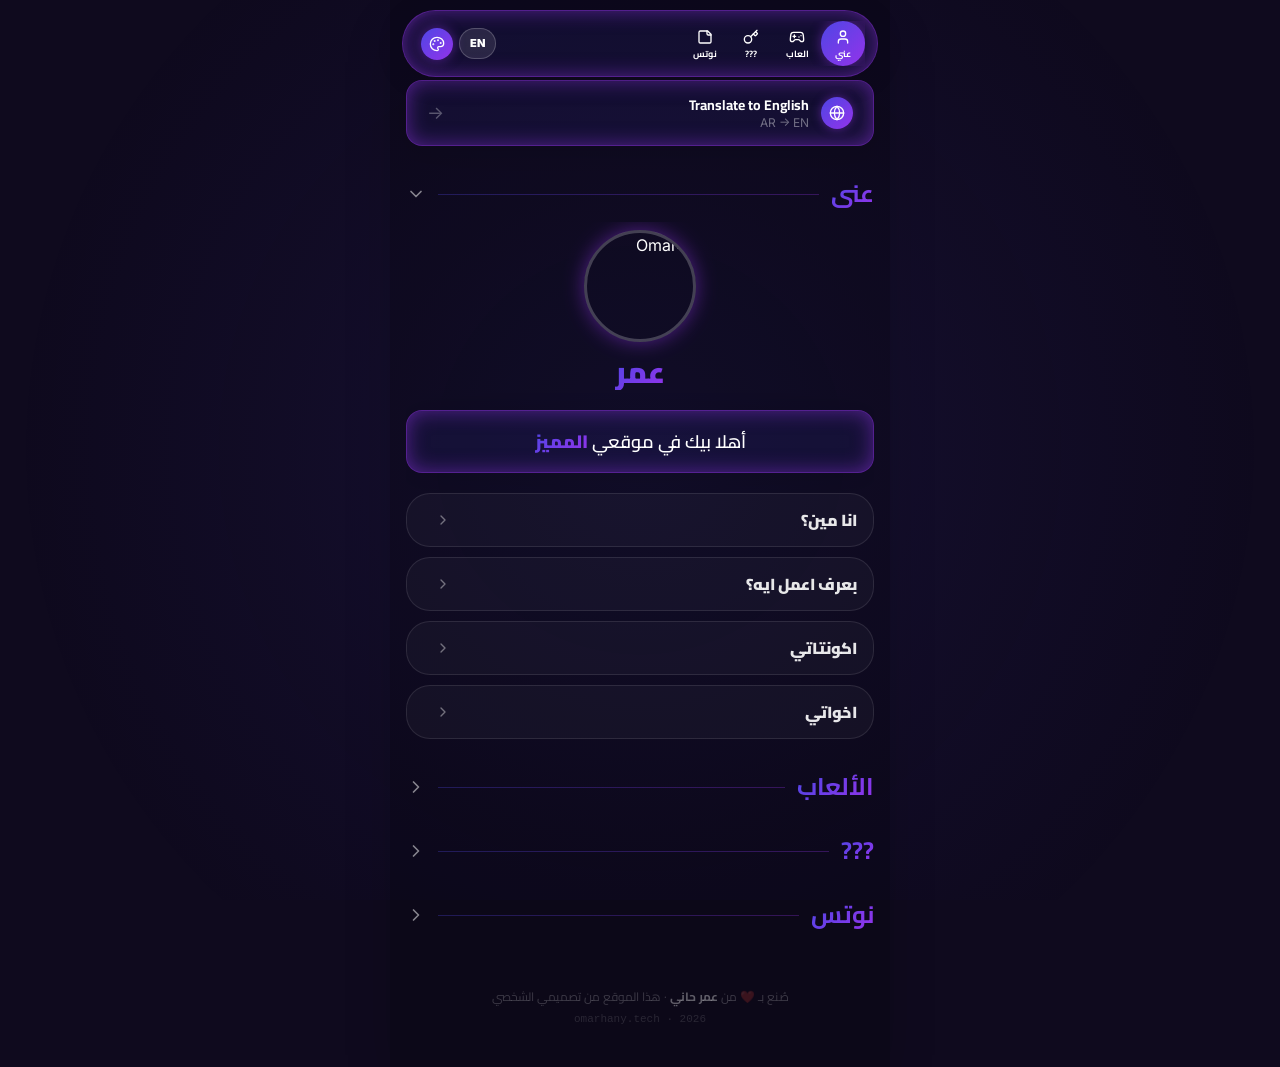
==== index.html @ 78984cfd "Add files via upload" ====
<!DOCTYPE html>
<html lang="en">
  <head>
    <meta charset="UTF-8" />
    <meta name="viewport" content="width=device-width, initial-scale=1.0, maximum-scale=1" />
    <title>Personal Site</title>
    <meta name="description" content="Personal Site — built on Replit. Update this description to reflect the app." />
    <meta name="robots" content="index, follow" />
    <meta property="og:title" content="Personal Site" />
    <meta property="og:description" content="Personal Site — built on Replit. Update this description to reflect the app." />
    <meta property="og:type" content="website" />
    <meta name="twitter:card" content="summary_large_image" />
    <meta name="twitter:title" content="Personal Site" />
    <meta name="twitter:description" content="Personal Site — built on Replit. Update this description to reflect the app." />
    <link rel="icon" type="image/svg+xml" href="/favicon.svg" />
    <link rel="preconnect" href="https://fonts.googleapis.com">
    <link rel="preconnect" href="https://fonts.gstatic.com" crossorigin>
    <link href="https://fonts.googleapis.com/css2?family=Inter:wght@400;500;600;700&display=swap" rel="stylesheet">
    <script type="module" crossorigin src="index.js"></script>
    <link rel="stylesheet" crossorigin href="index.css">
  </head>
  <body>
    <div id="root"></div>
  </body>
</html>
---- index.css ----
@import"https://fonts.googleapis.com/css2?family=Cairo:wght@400;600;700;800&family=Inter:wght@400;500;600;700&display=swap";@layer components;@layer properties{@supports (((-webkit-hyphens:none)) and (not (margin-trim:inline))) or ((-moz-orient:inline) and (not (color:rgb(from red r g b)))){*,:before,:after,::backdrop{--tw-translate-x:0;--tw-translate-y:0;--tw-translate-z:0;--tw-scale-x:1;--tw-scale-y:1;--tw-scale-z:1;--tw-rotate-x:initial;--tw-rotate-y:initial;--tw-rotate-z:initial;--tw-skew-x:initial;--tw-skew-y:initial;--tw-space-y-reverse:0;--tw-space-x-reverse:0;--tw-border-style:solid;--tw-gradient-position:initial;--tw-gradient-from:#0000;--tw-gradient-via:#0000;--tw-gradient-to:#0000;--tw-gradient-stops:initial;--tw-gradient-via-stops:initial;--tw-gradient-from-position:0%;--tw-gradient-via-position:50%;--tw-gradient-to-position:100%;--tw-leading:initial;--tw-font-weight:initial;--tw-tracking:initial;--tw-ordinal:initial;--tw-slashed-zero:initial;--tw-numeric-figure:initial;--tw-numeric-spacing:initial;--tw-numeric-fraction:initial;--tw-shadow:0 0 #0000;--tw-shadow-color:initial;--tw-shadow-alpha:100%;--tw-inset-shadow:0 0 #0000;--tw-inset-shadow-color:initial;--tw-inset-shadow-alpha:100%;--tw-ring-color:initial;--tw-ring-shadow:0 0 #0000;--tw-inset-ring-color:initial;--tw-inset-ring-shadow:0 0 #0000;--tw-ring-inset:initial;--tw-ring-offset-width:0px;--tw-ring-offset-color:#fff;--tw-ring-offset-shadow:0 0 #0000;--tw-outline-style:solid;--tw-blur:initial;--tw-brightness:initial;--tw-contrast:initial;--tw-grayscale:initial;--tw-hue-rotate:initial;--tw-invert:initial;--tw-opacity:initial;--tw-saturate:initial;--tw-sepia:initial;--tw-drop-shadow:initial;--tw-drop-shadow-color:initial;--tw-drop-shadow-alpha:100%;--tw-drop-shadow-size:initial;--tw-backdrop-blur:initial;--tw-backdrop-brightness:initial;--tw-backdrop-contrast:initial;--tw-backdrop-grayscale:initial;--tw-backdrop-hue-rotate:initial;--tw-backdrop-invert:initial;--tw-backdrop-opacity:initial;--tw-backdrop-saturate:initial;--tw-backdrop-sepia:initial;--tw-duration:initial;--tw-ease:initial;--tw-content:"";--tw-animation-delay:0s;--tw-animation-direction:normal;--tw-animation-duration:initial;--tw-animation-fill-mode:none;--tw-animation-iteration-count:1;--tw-enter-blur:0;--tw-enter-opacity:1;--tw-enter-rotate:0;--tw-enter-scale:1;--tw-enter-translate-x:0;--tw-enter-translate-y:0;--tw-exit-blur:0;--tw-exit-opacity:1;--tw-exit-rotate:0;--tw-exit-scale:1;--tw-exit-translate-x:0;--tw-exit-translate-y:0}}}@layer theme{:root,:host{--font-sans:"Inter", sans-serif;--font-mono:ui-monospace, SFMono-Regular, Menlo, Monaco, Consolas, "Liberation Mono", "Courier New", monospace;--color-red-50:oklch(97.1% .013 17.38);--color-red-300:oklch(80.8% .114 19.571);--color-red-400:oklch(70.4% .191 22.216);--color-red-500:oklch(63.7% .237 25.331);--color-red-600:oklch(57.7% .245 27.325);--color-yellow-300:oklch(90.5% .182 98.111);--color-yellow-400:oklch(85.2% .199 91.936);--color-yellow-500:oklch(79.5% .184 86.047);--color-green-400:oklch(79.2% .209 151.711);--color-green-500:oklch(72.3% .219 149.579);--color-blue-400:oklch(70.7% .165 254.624);--color-blue-500:oklch(62.3% .214 259.815);--color-gray-50:oklch(98.5% .002 247.839);--color-gray-600:oklch(44.6% .03 256.802);--color-gray-900:oklch(21% .034 264.665);--color-black:#000;--color-white:#fff;--spacing:.25rem;--container-xs:20rem;--container-sm:24rem;--container-md:28rem;--container-lg:32rem;--text-xs:.75rem;--text-xs--line-height:calc(1 / .75);--text-sm:.875rem;--text-sm--line-height:calc(1.25 / .875);--text-base:1rem;--text-base--line-height: 1.5 ;--text-lg:1.125rem;--text-lg--line-height:calc(1.75 / 1.125);--text-xl:1.25rem;--text-xl--line-height:calc(1.75 / 1.25);--text-2xl:1.5rem;--text-2xl--line-height:calc(2 / 1.5);--text-3xl:1.875rem;--text-3xl--line-height: 1.2 ;--text-4xl:2.25rem;--text-4xl--line-height:calc(2.5 / 2.25);--text-5xl:3rem;--text-5xl--line-height:1;--text-6xl:3.75rem;--text-6xl--line-height:1;--text-7xl:4.5rem;--text-7xl--line-height:1;--font-weight-normal:400;--font-weight-medium:500;--font-weight-semibold:600;--font-weight-bold:700;--font-weight-black:900;--tracking-tight:-.025em;--tracking-wider:.05em;--tracking-widest:.1em;--leading-tight:1.25;--leading-snug:1.375;--leading-normal:1.5;--leading-relaxed:1.625;--radius-2xl:1rem;--radius-3xl:1.5rem;--ease-in-out:cubic-bezier(.4, 0, .2, 1);--animate-spin:spin 1s linear infinite;--animate-pulse:pulse 2s cubic-bezier(.4, 0, .6, 1) infinite;--blur-sm:8px;--blur-md:12px;--blur-2xl:40px;--aspect-video:16 / 9;--default-transition-duration:.15s;--default-transition-timing-function:cubic-bezier(.4, 0, .2, 1);--default-font-family:"Inter", sans-serif;--default-mono-font-family:var(--font-mono);--color-border:var(--glow);--font-arabic:"Cairo", sans-serif}}@layer base{*,:after,:before,::backdrop{box-sizing:border-box;border:0 solid;margin:0;padding:0}::file-selector-button{box-sizing:border-box;border:0 solid;margin:0;padding:0}html,:host{-webkit-text-size-adjust:100%;tab-size:4;line-height:1.5;font-family:var(--default-font-family,ui-sans-serif, system-ui, sans-serif, "Apple Color Emoji", "Segoe UI Emoji", "Segoe UI Symbol", "Noto Color Emoji");font-feature-settings:var(--default-font-feature-settings,normal);font-variation-settings:var(--default-font-variation-settings,normal);-webkit-tap-highlight-color:transparent}hr{height:0;color:inherit;border-top-width:1px}abbr:where([title]){-webkit-text-decoration:underline dotted;text-decoration:underline dotted}h1,h2,h3,h4,h5,h6{font-size:inherit;font-weight:inherit}a{color:inherit;-webkit-text-decoration:inherit;text-decoration:inherit}b,strong{font-weight:bolder}code,kbd,samp,pre{font-family:var(--default-mono-font-family,ui-monospace, SFMono-Regular, Menlo, Monaco, Consolas, "Liberation Mono", "Courier New", monospace);font-feature-settings:var(--default-mono-font-feature-settings,normal);font-variation-settings:var(--default-mono-font-variation-settings,normal);font-size:1em}small{font-size:80%}sub,sup{vertical-align:baseline;font-size:75%;line-height:0;position:relative}sub{bottom:-.25em}sup{top:-.5em}table{text-indent:0;border-color:inherit;border-collapse:collapse}:-moz-focusring{outline:auto}progress{vertical-align:baseline}summary{display:list-item}ol,ul,menu{list-style:none}img,svg,video,canvas,audio,iframe,embed,object{vertical-align:middle;display:block}img,video{max-width:100%;height:auto}button,input,select,optgroup,textarea{font:inherit;font-feature-settings:inherit;font-variation-settings:inherit;letter-spacing:inherit;color:inherit;opacity:1;background-color:#0000;border-radius:0}::file-selector-button{font:inherit;font-feature-settings:inherit;font-variation-settings:inherit;letter-spacing:inherit;color:inherit;opacity:1;background-color:#0000;border-radius:0}:where(select:is([multiple],[size])) optgroup{font-weight:bolder}:where(select:is([multiple],[size])) optgroup option{padding-inline-start:20px}::file-selector-button{margin-inline-end:4px}::placeholder{opacity:1}@supports (not ((-webkit-appearance:-apple-pay-button))) or (contain-intrinsic-size:1px){::placeholder{color:currentColor}@supports (color:color-mix(in lab,red,red)){::placeholder{color:color-mix(in oklab,currentcolor 50%,transparent)}}}textarea{resize:vertical}::-webkit-search-decoration{-webkit-appearance:none}::-webkit-date-and-time-value{min-height:1lh;text-align:inherit}::-webkit-datetime-edit{display:inline-flex}::-webkit-datetime-edit-fields-wrapper{padding:0}::-webkit-datetime-edit{padding-block:0}::-webkit-datetime-edit-year-field{padding-block:0}::-webkit-datetime-edit-month-field{padding-block:0}::-webkit-datetime-edit-day-field{padding-block:0}::-webkit-datetime-edit-hour-field{padding-block:0}::-webkit-datetime-edit-minute-field{padding-block:0}::-webkit-datetime-edit-second-field{padding-block:0}::-webkit-datetime-edit-millisecond-field{padding-block:0}::-webkit-datetime-edit-meridiem-field{padding-block:0}::-webkit-calendar-picker-indicator{line-height:1}:-moz-ui-invalid{box-shadow:none}button,input:where([type=button],[type=reset],[type=submit]){appearance:button}::file-selector-button{appearance:button}::-webkit-inner-spin-button{height:auto}::-webkit-outer-spin-button{height:auto}[hidden]:where(:not([hidden=until-found])){display:none!important}}@layer utilities{.\@container\/field-group{container:field-group/inline-size}.pointer-events-auto{pointer-events:auto}.pointer-events-none{pointer-events:none}.invisible{visibility:hidden}.visible{visibility:visible}.sr-only{clip-path:inset(50%);white-space:nowrap;border-width:0;width:1px;height:1px;margin:-1px;padding:0;position:absolute;overflow:hidden}.absolute{position:absolute}.fixed{position:fixed}.relative{position:relative}.static{position:static}.inset-0{inset:calc(var(--spacing) * 0)}.inset-x-0{inset-inline:calc(var(--spacing) * 0)}.inset-y-0{inset-block:calc(var(--spacing) * 0)}.-top-12{top:calc(var(--spacing) * -12)}.top-0{top:calc(var(--spacing) * 0)}.top-1\.5{top:calc(var(--spacing) * 1.5)}.top-1\/2{top:50%}.top-2{top:calc(var(--spacing) * 2)}.top-3\.5{top:calc(var(--spacing) * 3.5)}.top-4{top:calc(var(--spacing) * 4)}.top-24{top:calc(var(--spacing) * 24)}.top-\[1px\]{top:1px}.top-\[50\%\]{top:50%}.top-\[60\%\]{top:60%}.top-full{top:100%}.-right-12{right:calc(var(--spacing) * -12)}.-right-\[7px\]{right:-7px}.right-0{right:calc(var(--spacing) * 0)}.right-1{right:calc(var(--spacing) * 1)}.right-2{right:calc(var(--spacing) * 2)}.right-3{right:calc(var(--spacing) * 3)}.right-4{right:calc(var(--spacing) * 4)}.right-8{right:calc(var(--spacing) * 8)}.right-full{right:100%}.-bottom-3{bottom:calc(var(--spacing) * -3)}.-bottom-12{bottom:calc(var(--spacing) * -12)}.-bottom-\[8px\]{bottom:-8px}.-bottom-\[10px\]{bottom:-10px}.bottom-0{bottom:calc(var(--spacing) * 0)}.bottom-6{bottom:calc(var(--spacing) * 6)}.-left-12{left:calc(var(--spacing) * -12)}.left-0{left:calc(var(--spacing) * 0)}.left-1\/2{left:50%}.left-2{left:calc(var(--spacing) * 2)}.left-\[50\%\]{left:50%}.z-10{z-index:10}.z-20{z-index:20}.z-50{z-index:50}.z-\[1\]{z-index:1}.z-\[100\]{z-index:100}.z-\[996\]{z-index:996}.z-\[997\]{z-index:997}.z-\[998\]{z-index:998}.z-\[9999\]{z-index:9999}.order-first{order:-9999}.order-last{order:9999}.\!m-0{margin:calc(var(--spacing) * 0)!important}.-mx-1{margin-inline:calc(var(--spacing) * -1)}.mx-1{margin-inline:calc(var(--spacing) * 1)}.mx-2{margin-inline:calc(var(--spacing) * 2)}.mx-3\.5{margin-inline:calc(var(--spacing) * 3.5)}.mx-4{margin-inline:calc(var(--spacing) * 4)}.mx-auto{margin-inline:auto}.-my-2{margin-block:calc(var(--spacing) * -2)}.my-0{margin-block:calc(var(--spacing) * 0)}.my-0\.5{margin-block:calc(var(--spacing) * .5)}.my-1{margin-block:calc(var(--spacing) * 1)}.-mt-4{margin-top:calc(var(--spacing) * -4)}.mt-0\.5{margin-top:calc(var(--spacing) * .5)}.mt-1{margin-top:calc(var(--spacing) * 1)}.mt-1\.5{margin-top:calc(var(--spacing) * 1.5)}.mt-2{margin-top:calc(var(--spacing) * 2)}.mt-4{margin-top:calc(var(--spacing) * 4)}.mt-5{margin-top:calc(var(--spacing) * 5)}.mt-6{margin-top:calc(var(--spacing) * 6)}.mt-24{margin-top:calc(var(--spacing) * 24)}.mt-auto{margin-top:auto}.mr-2{margin-right:calc(var(--spacing) * 2)}.mr-3{margin-right:calc(var(--spacing) * 3)}.mb-1{margin-bottom:calc(var(--spacing) * 1)}.mb-2{margin-bottom:calc(var(--spacing) * 2)}.mb-3{margin-bottom:calc(var(--spacing) * 3)}.mb-4{margin-bottom:calc(var(--spacing) * 4)}.mb-6{margin-bottom:calc(var(--spacing) * 6)}.-ml-4{margin-left:calc(var(--spacing) * -4)}.ml-1{margin-left:calc(var(--spacing) * 1)}.ml-1\.5{margin-left:calc(var(--spacing) * 1.5)}.ml-3{margin-left:calc(var(--spacing) * 3)}.ml-4{margin-left:calc(var(--spacing) * 4)}.ml-auto{margin-left:auto}.line-clamp-2{-webkit-line-clamp:2;-webkit-box-orient:vertical;display:-webkit-box;overflow:hidden}.block{display:block}.flex{display:flex}.grid{display:grid}.hidden{display:none}.inline-block{display:inline-block}.inline-flex{display:inline-flex}.table{display:table}.aspect-\[1\/2\]{aspect-ratio:1/2}.aspect-square{aspect-ratio:1}.aspect-video{aspect-ratio:var(--aspect-video)}.size-4{width:calc(var(--spacing) * 4);height:calc(var(--spacing) * 4)}.size-6{width:calc(var(--spacing) * 6);height:calc(var(--spacing) * 6)}.size-8{width:calc(var(--spacing) * 8);height:calc(var(--spacing) * 8)}.size-10{width:calc(var(--spacing) * 10);height:calc(var(--spacing) * 10)}.size-\[--cell-size\]{width:--cell-size;height:--cell-size}.h-0{height:calc(var(--spacing) * 0)}.h-0\.5{height:calc(var(--spacing) * .5)}.h-1\.5{height:calc(var(--spacing) * 1.5)}.h-2{height:calc(var(--spacing) * 2)}.h-2\.5{height:calc(var(--spacing) * 2.5)}.h-3{height:calc(var(--spacing) * 3)}.h-3\.5{height:calc(var(--spacing) * 3.5)}.h-4{height:calc(var(--spacing) * 4)}.h-5{height:calc(var(--spacing) * 5)}.h-6{height:calc(var(--spacing) * 6)}.h-7{height:calc(var(--spacing) * 7)}.h-8{height:calc(var(--spacing) * 8)}.h-9{height:calc(var(--spacing) * 9)}.h-10{height:calc(var(--spacing) * 10)}.h-12{height:calc(var(--spacing) * 12)}.h-14{height:calc(var(--spacing) * 14)}.h-20{height:calc(var(--spacing) * 20)}.h-24{height:calc(var(--spacing) * 24)}.h-28{height:calc(var(--spacing) * 28)}.h-\[--cell-size\]{height:--cell-size}.h-\[1px\]{height:1px}.h-\[var\(--radix-navigation-menu-viewport-height\)\]{height:var(--radix-navigation-menu-viewport-height)}.h-\[var\(--radix-select-trigger-height\)\]{height:var(--radix-select-trigger-height)}.h-auto{height:auto}.h-full{height:100%}.h-px{height:1px}.h-svh{height:100svh}.max-h-\[--radix-context-menu-content-available-height\]{max-height:--radix-context-menu-content-available-height}.max-h-\[--radix-select-content-available-height\]{max-height:--radix-select-content-available-height}.max-h-\[300px\]{max-height:300px}.max-h-\[var\(--radix-dropdown-menu-content-available-height\)\]{max-height:var(--radix-dropdown-menu-content-available-height)}.max-h-screen{max-height:100vh}.min-h-0{min-height:calc(var(--spacing) * 0)}.min-h-8{min-height:calc(var(--spacing) * 8)}.min-h-9{min-height:calc(var(--spacing) * 9)}.min-h-10{min-height:calc(var(--spacing) * 10)}.min-h-\[60px\]{min-height:60px}.min-h-\[100px\]{min-height:100px}.min-h-\[130px\]{min-height:130px}.min-h-\[420px\]{min-height:420px}.min-h-screen{min-height:100vh}.min-h-svh{min-height:100svh}.w-0{width:calc(var(--spacing) * 0)}.w-1{width:calc(var(--spacing) * 1)}.w-2{width:calc(var(--spacing) * 2)}.w-2\.5{width:calc(var(--spacing) * 2.5)}.w-3{width:calc(var(--spacing) * 3)}.w-3\.5{width:calc(var(--spacing) * 3.5)}.w-3\/4{width:75%}.w-4{width:calc(var(--spacing) * 4)}.w-5{width:calc(var(--spacing) * 5)}.w-6{width:calc(var(--spacing) * 6)}.w-7{width:calc(var(--spacing) * 7)}.w-8{width:calc(var(--spacing) * 8)}.w-9{width:calc(var(--spacing) * 9)}.w-10{width:calc(var(--spacing) * 10)}.w-12{width:calc(var(--spacing) * 12)}.w-14{width:calc(var(--spacing) * 14)}.w-16{width:calc(var(--spacing) * 16)}.w-20{width:calc(var(--spacing) * 20)}.w-24{width:calc(var(--spacing) * 24)}.w-28{width:calc(var(--spacing) * 28)}.w-64{width:calc(var(--spacing) * 64)}.w-72{width:calc(var(--spacing) * 72)}.w-\[--cell-size\]{width:--cell-size}.w-\[1px\]{width:1px}.w-\[100px\]{width:100px}.w-\[var\(--sidebar-width\)\]{width:var(--sidebar-width)}.w-auto{width:auto}.w-fit{width:fit-content}.w-full{width:100%}.w-max{width:max-content}.w-px{width:1px}.max-w-\[250px\]{max-width:250px}.max-w-\[280px\]{max-width:280px}.max-w-\[500px\]{max-width:500px}.max-w-\[var\(--skeleton-width\)\]{max-width:var(--skeleton-width)}.max-w-lg{max-width:var(--container-lg)}.max-w-max{max-width:max-content}.max-w-md{max-width:var(--container-md)}.max-w-sm{max-width:var(--container-sm)}.max-w-xs{max-width:var(--container-xs)}.min-w-0{min-width:calc(var(--spacing) * 0)}.min-w-5{min-width:calc(var(--spacing) * 5)}.min-w-8{min-width:calc(var(--spacing) * 8)}.min-w-9{min-width:calc(var(--spacing) * 9)}.min-w-10{min-width:calc(var(--spacing) * 10)}.min-w-\[--cell-size\]{min-width:--cell-size}.min-w-\[8rem\]{min-width:8rem}.min-w-\[12rem\]{min-width:12rem}.min-w-\[32px\]{min-width:32px}.min-w-\[44px\]{min-width:44px}.min-w-\[110px\]{min-width:110px}.min-w-\[var\(--radix-select-trigger-width\)\]{min-width:var(--radix-select-trigger-width)}.flex-1{flex:1}.flex-shrink-0,.shrink-0{flex-shrink:0}.grow{flex-grow:1}.grow-0{flex-grow:0}.basis-full{flex-basis:100%}.caption-bottom{caption-side:bottom}.border-collapse{border-collapse:collapse}.origin-\[--radix-context-menu-content-transform-origin\]{transform-origin:--radix-context-menu-content-transform-origin}.origin-\[--radix-dropdown-menu-content-transform-origin\]{transform-origin:--radix-dropdown-menu-content-transform-origin}.origin-\[--radix-hover-card-content-transform-origin\]{transform-origin:--radix-hover-card-content-transform-origin}.origin-\[--radix-menubar-content-transform-origin\]{transform-origin:--radix-menubar-content-transform-origin}.origin-\[--radix-popover-content-transform-origin\]{transform-origin:--radix-popover-content-transform-origin}.origin-\[--radix-select-content-transform-origin\]{transform-origin:--radix-select-content-transform-origin}.origin-\[--radix-tooltip-content-transform-origin\]{transform-origin:--radix-tooltip-content-transform-origin}.-translate-x-1\/2{--tw-translate-x: -50% ;translate:var(--tw-translate-x) var(--tw-translate-y)}.-translate-x-px{--tw-translate-x:-1px;translate:var(--tw-translate-x) var(--tw-translate-y)}.translate-x-\[-50\%\]{--tw-translate-x:-50%;translate:var(--tw-translate-x) var(--tw-translate-y)}.translate-x-px{--tw-translate-x:1px;translate:var(--tw-translate-x) var(--tw-translate-y)}.-translate-y-1\/2{--tw-translate-y: -50% ;translate:var(--tw-translate-x) var(--tw-translate-y)}.translate-y-\[-50\%\]{--tw-translate-y:-50%;translate:var(--tw-translate-x) var(--tw-translate-y)}.scale-125{--tw-scale-x:125%;--tw-scale-y:125%;--tw-scale-z:125%;scale:var(--tw-scale-x) var(--tw-scale-y)}.rotate-45{rotate:45deg}.rotate-90{rotate:90deg}.transform{transform:var(--tw-rotate-x,) var(--tw-rotate-y,) var(--tw-rotate-z,) var(--tw-skew-x,) var(--tw-skew-y,)}.animate-caret-blink{animation:1.25s ease-out infinite caret-blink}.animate-in{animation:enter var(--tw-animation-duration,var(--tw-duration,.15s))var(--tw-ease,ease)var(--tw-animation-delay,0s)var(--tw-animation-iteration-count,1)var(--tw-animation-direction,normal)var(--tw-animation-fill-mode,none)}.animate-pulse{animation:var(--animate-pulse)}.animate-spin{animation:var(--animate-spin)}.cursor-default{cursor:default}.cursor-pointer{cursor:pointer}.cursor-text{cursor:text}.touch-none{touch-action:none}.resize{resize:both}.resize-none{resize:none}.list-disc{list-style-type:disc}.list-none{list-style-type:none}.grid-cols-2{grid-template-columns:repeat(2,minmax(0,1fr))}.grid-cols-4{grid-template-columns:repeat(4,minmax(0,1fr))}.flex-col{flex-direction:column}.flex-col-reverse{flex-direction:column-reverse}.flex-row{flex-direction:row}.flex-wrap{flex-wrap:wrap}.place-content-center{place-content:center}.items-center{align-items:center}.items-end{align-items:flex-end}.items-start{align-items:flex-start}.items-stretch{align-items:stretch}.justify-between{justify-content:space-between}.justify-center{justify-content:center}.justify-end{justify-content:flex-end}.justify-start{justify-content:flex-start}.gap-0{gap:calc(var(--spacing) * 0)}.gap-0\.5{gap:calc(var(--spacing) * .5)}.gap-1{gap:calc(var(--spacing) * 1)}.gap-1\.5{gap:calc(var(--spacing) * 1.5)}.gap-2{gap:calc(var(--spacing) * 2)}.gap-2\.5{gap:calc(var(--spacing) * 2.5)}.gap-3{gap:calc(var(--spacing) * 3)}.gap-3\.5{gap:calc(var(--spacing) * 3.5)}.gap-4{gap:calc(var(--spacing) * 4)}.gap-5{gap:calc(var(--spacing) * 5)}.gap-6{gap:calc(var(--spacing) * 6)}.gap-7{gap:calc(var(--spacing) * 7)}.gap-8{gap:calc(var(--spacing) * 8)}:where(.space-y-1\.5>:not(:last-child)){--tw-space-y-reverse:0;margin-block-start:calc(calc(var(--spacing) * 1.5) * var(--tw-space-y-reverse));margin-block-end:calc(calc(var(--spacing) * 1.5) * calc(1 - var(--tw-space-y-reverse)))}:where(.space-y-2>:not(:last-child)){--tw-space-y-reverse:0;margin-block-start:calc(calc(var(--spacing) * 2) * var(--tw-space-y-reverse));margin-block-end:calc(calc(var(--spacing) * 2) * calc(1 - var(--tw-space-y-reverse)))}:where(.space-x-1>:not(:last-child)){--tw-space-x-reverse:0;margin-inline-start:calc(calc(var(--spacing) * 1) * var(--tw-space-x-reverse));margin-inline-end:calc(calc(var(--spacing) * 1) * calc(1 - var(--tw-space-x-reverse)))}:where(.space-x-4>:not(:last-child)){--tw-space-x-reverse:0;margin-inline-start:calc(calc(var(--spacing) * 4) * var(--tw-space-x-reverse));margin-inline-end:calc(calc(var(--spacing) * 4) * calc(1 - var(--tw-space-x-reverse)))}.self-stretch{align-self:stretch}.truncate{text-overflow:ellipsis;white-space:nowrap;overflow:hidden}.overflow-auto{overflow:auto}.overflow-hidden{overflow:hidden}.overflow-x-auto{overflow-x:auto}.overflow-x-hidden{overflow-x:hidden}.overflow-y-auto{overflow-y:auto}.rounded-2xl{border-radius:var(--radius-2xl)}.rounded-3xl{border-radius:var(--radius-3xl)}.rounded-\[2px\]{border-radius:2px}.rounded-\[calc\(var\(--radius\)-5px\)\]{border-radius:calc(var(--radius) - 5px)}.rounded-\[inherit\]{border-radius:inherit}.rounded-full{border-radius:3.40282e38px}.rounded-lg{border-radius:1rem}.rounded-md{border-radius:.5rem}.rounded-none{border-radius:0}.rounded-sm{border-radius:.25rem}.rounded-xl{border-radius:1.5rem}.rounded-t-\[10px\]{border-top-left-radius:10px;border-top-right-radius:10px}.rounded-l-md{border-top-left-radius:.5rem;border-bottom-left-radius:.5rem}.rounded-tl-sm{border-top-left-radius:.25rem}.rounded-r-md{border-top-right-radius:.5rem;border-bottom-right-radius:.5rem}.rounded-br-none{border-bottom-right-radius:0}.border{border-style:var(--tw-border-style);border-width:1px}.border-0{border-style:var(--tw-border-style);border-width:0}.border-2{border-style:var(--tw-border-style);border-width:2px}.border-4{border-style:var(--tw-border-style);border-width:4px}.border-\[1\.5px\]{border-style:var(--tw-border-style);border-width:1.5px}.border-y{border-block-style:var(--tw-border-style);border-block-width:1px}.border-t{border-top-style:var(--tw-border-style);border-top-width:1px}.border-r{border-right-style:var(--tw-border-style);border-right-width:1px}.border-b{border-bottom-style:var(--tw-border-style);border-bottom-width:1px}.border-l{border-left-style:var(--tw-border-style);border-left-width:1px}.border-dashed{--tw-border-style:dashed;border-style:dashed}.\[border-color\:var\(--badge-outline\)\]{border-color:var(--badge-outline)}.\[border-color\:var\(--button-outline\)\]{border-color:var(--button-outline)}.border-\[--color-border\]{border-color:--color-border}.border-\[var\(--grad-1\)\]{border-color:var(--grad-1)}.border-border,.border-border\/50{border-color:var(--glow)}@supports (color:color-mix(in lab,red,red)){.border-border\/50{border-color:color-mix(in oklab,var(--glow) 50%,transparent)}}.border-green-400{border-color:var(--color-green-400)}.border-green-400\/70{border-color:#05df72b3}@supports (color:color-mix(in lab,red,red)){.border-green-400\/70{border-color:color-mix(in oklab,var(--color-green-400) 70%,transparent)}}.border-input{border-color:#ffffff1a}.border-primary,.border-primary\/50{border-color:var(--grad-1)}@supports (color:color-mix(in lab,red,red)){.border-primary\/50{border-color:color-mix(in oklab,var(--grad-1) 50%,transparent)}}.border-red-400{border-color:var(--color-red-400)}.border-red-400\/30{border-color:#ff65684d}@supports (color:color-mix(in lab,red,red)){.border-red-400\/30{border-color:color-mix(in oklab,var(--color-red-400) 30%,transparent)}}.border-red-400\/50{border-color:#ff656880}@supports (color:color-mix(in lab,red,red)){.border-red-400\/50{border-color:color-mix(in oklab,var(--color-red-400) 50%,transparent)}}.border-transparent{border-color:#0000}.border-white{border-color:var(--color-white)}.border-white\/10{border-color:#ffffff1a}@supports (color:color-mix(in lab,red,red)){.border-white\/10{border-color:color-mix(in oklab,var(--color-white) 10%,transparent)}}.border-white\/15{border-color:#ffffff26}@supports (color:color-mix(in lab,red,red)){.border-white\/15{border-color:color-mix(in oklab,var(--color-white) 15%,transparent)}}.border-white\/20{border-color:#fff3}@supports (color:color-mix(in lab,red,red)){.border-white\/20{border-color:color-mix(in oklab,var(--color-white) 20%,transparent)}}.border-white\/25{border-color:#ffffff40}@supports (color:color-mix(in lab,red,red)){.border-white\/25{border-color:color-mix(in oklab,var(--color-white) 25%,transparent)}}.border-yellow-400\/50{border-color:#fac80080}@supports (color:color-mix(in lab,red,red)){.border-yellow-400\/50{border-color:color-mix(in oklab,var(--color-yellow-400) 50%,transparent)}}.border-yellow-500\/30{border-color:#edb2004d}@supports (color:color-mix(in lab,red,red)){.border-yellow-500\/30{border-color:color-mix(in oklab,var(--color-yellow-500) 30%,transparent)}}.border-t-transparent{border-top-color:#0000}.border-l-transparent{border-left-color:#0000}.bg-\[--color-bg\]{background-color:--color-bg}.bg-background{background-color:var(--bg-dark)}.bg-black{background-color:var(--color-black)}.bg-black\/20{background-color:#0003}@supports (color:color-mix(in lab,red,red)){.bg-black\/20{background-color:color-mix(in oklab,var(--color-black) 20%,transparent)}}.bg-black\/40{background-color:#0006}@supports (color:color-mix(in lab,red,red)){.bg-black\/40{background-color:color-mix(in oklab,var(--color-black) 40%,transparent)}}.bg-black\/50{background-color:#00000080}@supports (color:color-mix(in lab,red,red)){.bg-black\/50{background-color:color-mix(in oklab,var(--color-black) 50%,transparent)}}.bg-black\/60{background-color:#0009}@supports (color:color-mix(in lab,red,red)){.bg-black\/60{background-color:color-mix(in oklab,var(--color-black) 60%,transparent)}}.bg-black\/70{background-color:#000000b3}@supports (color:color-mix(in lab,red,red)){.bg-black\/70{background-color:color-mix(in oklab,var(--color-black) 70%,transparent)}}.bg-black\/80{background-color:#000c}@supports (color:color-mix(in lab,red,red)){.bg-black\/80{background-color:color-mix(in oklab,var(--color-black) 80%,transparent)}}.bg-border{background-color:var(--glow)}.bg-card{background-color:var(--bg-card)}.bg-foreground{background-color:#fff}.bg-gray-50{background-color:var(--color-gray-50)}.bg-green-400{background-color:var(--color-green-400)}.bg-green-500\/15{background-color:#00c75826}@supports (color:color-mix(in lab,red,red)){.bg-green-500\/15{background-color:color-mix(in oklab,var(--color-green-500) 15%,transparent)}}.bg-green-500\/30{background-color:#00c7584d}@supports (color:color-mix(in lab,red,red)){.bg-green-500\/30{background-color:color-mix(in oklab,var(--color-green-500) 30%,transparent)}}.bg-input{background-color:#ffffff1a}.bg-primary,.bg-primary\/10{background-color:var(--grad-1)}@supports (color:color-mix(in lab,red,red)){.bg-primary\/10{background-color:color-mix(in oklab,var(--grad-1) 10%,transparent)}}.bg-primary\/20{background-color:var(--grad-1)}@supports (color:color-mix(in lab,red,red)){.bg-primary\/20{background-color:color-mix(in oklab,var(--grad-1) 20%,transparent)}}.bg-red-500\/20{background-color:#fb2c3633}@supports (color:color-mix(in lab,red,red)){.bg-red-500\/20{background-color:color-mix(in oklab,var(--color-red-500) 20%,transparent)}}.bg-red-500\/30{background-color:#fb2c364d}@supports (color:color-mix(in lab,red,red)){.bg-red-500\/30{background-color:color-mix(in oklab,var(--color-red-500) 30%,transparent)}}.bg-transparent{background-color:#0000}.bg-white{background-color:var(--color-white)}.bg-white\/5{background-color:#ffffff0d}@supports (color:color-mix(in lab,red,red)){.bg-white\/5{background-color:color-mix(in oklab,var(--color-white) 5%,transparent)}}.bg-white\/10{background-color:#ffffff1a}@supports (color:color-mix(in lab,red,red)){.bg-white\/10{background-color:color-mix(in oklab,var(--color-white) 10%,transparent)}}.bg-white\/15{background-color:#ffffff26}@supports (color:color-mix(in lab,red,red)){.bg-white\/15{background-color:color-mix(in oklab,var(--color-white) 15%,transparent)}}.bg-yellow-500\/10{background-color:#edb2001a}@supports (color:color-mix(in lab,red,red)){.bg-yellow-500\/10{background-color:color-mix(in oklab,var(--color-yellow-500) 10%,transparent)}}.bg-yellow-500\/20{background-color:#edb20033}@supports (color:color-mix(in lab,red,red)){.bg-yellow-500\/20{background-color:color-mix(in oklab,var(--color-yellow-500) 20%,transparent)}}.bg-gradient-to-r{--tw-gradient-position:to right in oklab;background-image:linear-gradient(var(--tw-gradient-stops))}.from-transparent{--tw-gradient-from:transparent;--tw-gradient-stops:var(--tw-gradient-via-stops,var(--tw-gradient-position), var(--tw-gradient-from) var(--tw-gradient-from-position), var(--tw-gradient-to) var(--tw-gradient-to-position))}.to-black\/20{--tw-gradient-to:#0003}@supports (color:color-mix(in lab,red,red)){.to-black\/20{--tw-gradient-to:color-mix(in oklab, var(--color-black) 20%, transparent)}}.to-black\/20{--tw-gradient-stops:var(--tw-gradient-via-stops,var(--tw-gradient-position), var(--tw-gradient-from) var(--tw-gradient-from-position), var(--tw-gradient-to) var(--tw-gradient-to-position))}.fill-current{fill:currentColor}.fill-primary{fill:var(--grad-1)}.object-cover{object-fit:cover}.object-center{object-position:center}.object-top{object-position:top}.p-0{padding:calc(var(--spacing) * 0)}.p-1{padding:calc(var(--spacing) * 1)}.p-1\.5{padding:calc(var(--spacing) * 1.5)}.p-2{padding:calc(var(--spacing) * 2)}.p-3{padding:calc(var(--spacing) * 3)}.p-4{padding:calc(var(--spacing) * 4)}.p-6{padding:calc(var(--spacing) * 6)}.p-8{padding:calc(var(--spacing) * 8)}.p-\[1px\]{padding:1px}.px-1{padding-inline:calc(var(--spacing) * 1)}.px-1\.5{padding-inline:calc(var(--spacing) * 1.5)}.px-2{padding-inline:calc(var(--spacing) * 2)}.px-2\.5{padding-inline:calc(var(--spacing) * 2.5)}.px-3{padding-inline:calc(var(--spacing) * 3)}.px-4{padding-inline:calc(var(--spacing) * 4)}.px-5{padding-inline:calc(var(--spacing) * 5)}.px-6{padding-inline:calc(var(--spacing) * 6)}.px-7{padding-inline:calc(var(--spacing) * 7)}.px-8{padding-inline:calc(var(--spacing) * 8)}.px-10{padding-inline:calc(var(--spacing) * 10)}.px-\[--cell-size\]{padding-inline:--cell-size}.py-0\.5{padding-block:calc(var(--spacing) * .5)}.py-1{padding-block:calc(var(--spacing) * 1)}.py-1\.5{padding-block:calc(var(--spacing) * 1.5)}.py-2{padding-block:calc(var(--spacing) * 2)}.py-2\.5{padding-block:calc(var(--spacing) * 2.5)}.py-3{padding-block:calc(var(--spacing) * 3)}.py-3\.5{padding-block:calc(var(--spacing) * 3.5)}.py-4{padding-block:calc(var(--spacing) * 4)}.py-5{padding-block:calc(var(--spacing) * 5)}.py-6{padding-block:calc(var(--spacing) * 6)}.py-8{padding-block:calc(var(--spacing) * 8)}.py-10{padding-block:calc(var(--spacing) * 10)}.pt-0{padding-top:calc(var(--spacing) * 0)}.pt-1{padding-top:calc(var(--spacing) * 1)}.pt-2{padding-top:calc(var(--spacing) * 2)}.pt-3{padding-top:calc(var(--spacing) * 3)}.pt-4{padding-top:calc(var(--spacing) * 4)}.pt-6{padding-top:calc(var(--spacing) * 6)}.pt-20{padding-top:calc(var(--spacing) * 20)}.pr-1{padding-right:calc(var(--spacing) * 1)}.pr-2{padding-right:calc(var(--spacing) * 2)}.pr-2\.5{padding-right:calc(var(--spacing) * 2.5)}.pr-3{padding-right:calc(var(--spacing) * 3)}.pr-8{padding-right:calc(var(--spacing) * 8)}.pb-2{padding-bottom:calc(var(--spacing) * 2)}.pb-3{padding-bottom:calc(var(--spacing) * 3)}.pb-4{padding-bottom:calc(var(--spacing) * 4)}.pb-8{padding-bottom:calc(var(--spacing) * 8)}.pb-10{padding-bottom:calc(var(--spacing) * 10)}.pl-2{padding-left:calc(var(--spacing) * 2)}.pl-2\.5{padding-left:calc(var(--spacing) * 2.5)}.pl-3{padding-left:calc(var(--spacing) * 3)}.pl-4{padding-left:calc(var(--spacing) * 4)}.pl-8{padding-left:calc(var(--spacing) * 8)}.text-center{text-align:center}.text-left{text-align:left}.align-middle{vertical-align:middle}.font-mono{font-family:var(--font-mono)}.font-sans{font-family:Inter,sans-serif}.text-2xl{font-size:var(--text-2xl);line-height:var(--tw-leading,var(--text-2xl--line-height))}.text-3xl{font-size:var(--text-3xl);line-height:var(--tw-leading,var(--text-3xl--line-height))}.text-4xl{font-size:var(--text-4xl);line-height:var(--tw-leading,var(--text-4xl--line-height))}.text-5xl{font-size:var(--text-5xl);line-height:var(--tw-leading,var(--text-5xl--line-height))}.text-6xl{font-size:var(--text-6xl);line-height:var(--tw-leading,var(--text-6xl--line-height))}.text-7xl{font-size:var(--text-7xl);line-height:var(--tw-leading,var(--text-7xl--line-height))}.text-base{font-size:var(--text-base);line-height:var(--tw-leading,var(--text-base--line-height))}.text-lg{font-size:var(--text-lg);line-height:var(--tw-leading,var(--text-lg--line-height))}.text-sm{font-size:var(--text-sm);line-height:var(--tw-leading,var(--text-sm--line-height))}.text-sm\/relaxed{font-size:var(--text-sm);line-height:var(--leading-relaxed)}.text-xl{font-size:var(--text-xl);line-height:var(--tw-leading,var(--text-xl--line-height))}.text-xs{font-size:var(--text-xs);line-height:var(--tw-leading,var(--text-xs--line-height))}.text-\[0\.8rem\]{font-size:.8rem}.text-\[9px\]{font-size:9px}.text-\[10px\]{font-size:10px}.text-\[11px\]{font-size:11px}.leading-none{--tw-leading:1;line-height:1}.leading-normal{--tw-leading:var(--leading-normal);line-height:var(--leading-normal)}.leading-relaxed{--tw-leading:var(--leading-relaxed);line-height:var(--leading-relaxed)}.leading-snug{--tw-leading:var(--leading-snug);line-height:var(--leading-snug)}.leading-tight{--tw-leading:var(--leading-tight);line-height:var(--leading-tight)}.font-black{--tw-font-weight:var(--font-weight-black);font-weight:var(--font-weight-black)}.font-bold{--tw-font-weight:var(--font-weight-bold);font-weight:var(--font-weight-bold)}.font-medium{--tw-font-weight:var(--font-weight-medium);font-weight:var(--font-weight-medium)}.font-normal{--tw-font-weight:var(--font-weight-normal);font-weight:var(--font-weight-normal)}.font-semibold{--tw-font-weight:var(--font-weight-semibold);font-weight:var(--font-weight-semibold)}.tracking-tight{--tw-tracking:var(--tracking-tight);letter-spacing:var(--tracking-tight)}.tracking-wider{--tw-tracking:var(--tracking-wider);letter-spacing:var(--tracking-wider)}.tracking-widest{--tw-tracking:var(--tracking-widest);letter-spacing:var(--tracking-widest)}.text-balance{text-wrap:balance}.break-words{overflow-wrap:break-word}.whitespace-nowrap{white-space:nowrap}.text-black{color:var(--color-black)}.text-blue-400{color:var(--color-blue-400)}.text-card-foreground{color:#fff}.text-current{color:currentColor}.text-foreground{color:#fff}.text-foreground\/50{color:#ffffff80}.text-gray-600{color:var(--color-gray-600)}.text-gray-900{color:var(--color-gray-900)}.text-green-400{color:var(--color-green-400)}.text-primary{color:var(--grad-1)}.text-primary-foreground{color:#fff}.text-red-400{color:var(--color-red-400)}.text-red-400\/70{color:#ff6568b3}@supports (color:color-mix(in lab,red,red)){.text-red-400\/70{color:color-mix(in oklab,var(--color-red-400) 70%,transparent)}}.text-red-500{color:var(--color-red-500)}.text-red-600{color:var(--color-red-600)}.text-white{color:var(--color-white)}.text-white\/12{color:#ffffff1f}@supports (color:color-mix(in lab,red,red)){.text-white\/12{color:color-mix(in oklab,var(--color-white) 12%,transparent)}}.text-white\/15{color:#ffffff26}@supports (color:color-mix(in lab,red,red)){.text-white\/15{color:color-mix(in oklab,var(--color-white) 15%,transparent)}}.text-white\/20{color:#fff3}@supports (color:color-mix(in lab,red,red)){.text-white\/20{color:color-mix(in oklab,var(--color-white) 20%,transparent)}}.text-white\/25{color:#ffffff40}@supports (color:color-mix(in lab,red,red)){.text-white\/25{color:color-mix(in oklab,var(--color-white) 25%,transparent)}}.text-white\/30{color:#ffffff4d}@supports (color:color-mix(in lab,red,red)){.text-white\/30{color:color-mix(in oklab,var(--color-white) 30%,transparent)}}.text-white\/35{color:#ffffff59}@supports (color:color-mix(in lab,red,red)){.text-white\/35{color:color-mix(in oklab,var(--color-white) 35%,transparent)}}.text-white\/40{color:#fff6}@supports (color:color-mix(in lab,red,red)){.text-white\/40{color:color-mix(in oklab,var(--color-white) 40%,transparent)}}.text-white\/45{color:#ffffff73}@supports (color:color-mix(in lab,red,red)){.text-white\/45{color:color-mix(in oklab,var(--color-white) 45%,transparent)}}.text-white\/50{color:#ffffff80}@supports (color:color-mix(in lab,red,red)){.text-white\/50{color:color-mix(in oklab,var(--color-white) 50%,transparent)}}.text-white\/55{color:#ffffff8c}@supports (color:color-mix(in lab,red,red)){.text-white\/55{color:color-mix(in oklab,var(--color-white) 55%,transparent)}}.text-white\/60{color:#fff9}@supports (color:color-mix(in lab,red,red)){.text-white\/60{color:color-mix(in oklab,var(--color-white) 60%,transparent)}}.text-white\/70{color:#ffffffb3}@supports (color:color-mix(in lab,red,red)){.text-white\/70{color:color-mix(in oklab,var(--color-white) 70%,transparent)}}.text-white\/80{color:#fffc}@supports (color:color-mix(in lab,red,red)){.text-white\/80{color:color-mix(in oklab,var(--color-white) 80%,transparent)}}.text-white\/90{color:#ffffffe6}@supports (color:color-mix(in lab,red,red)){.text-white\/90{color:color-mix(in oklab,var(--color-white) 90%,transparent)}}.text-yellow-300{color:var(--color-yellow-300)}.text-yellow-400{color:var(--color-yellow-400)}.text-yellow-400\/50{color:#fac80080}@supports (color:color-mix(in lab,red,red)){.text-yellow-400\/50{color:color-mix(in oklab,var(--color-yellow-400) 50%,transparent)}}.text-yellow-400\/60{color:#fac80099}@supports (color:color-mix(in lab,red,red)){.text-yellow-400\/60{color:color-mix(in oklab,var(--color-yellow-400) 60%,transparent)}}.text-yellow-400\/80{color:#fac800cc}@supports (color:color-mix(in lab,red,red)){.text-yellow-400\/80{color:color-mix(in oklab,var(--color-yellow-400) 80%,transparent)}}.uppercase{text-transform:uppercase}.tabular-nums{--tw-numeric-spacing:tabular-nums;font-variant-numeric:var(--tw-ordinal,) var(--tw-slashed-zero,) var(--tw-numeric-figure,) var(--tw-numeric-spacing,) var(--tw-numeric-fraction,)}.underline{text-decoration-line:underline}.underline-offset-4{text-underline-offset:4px}.opacity-0{opacity:0}.opacity-5{opacity:.05}.opacity-20{opacity:.2}.opacity-30{opacity:.3}.opacity-40{opacity:.4}.opacity-50{opacity:.5}.opacity-60{opacity:.6}.opacity-70{opacity:.7}.opacity-90{opacity:.9}.opacity-100{opacity:1}.shadow{--tw-shadow:0 1px 3px 0 var(--tw-shadow-color,#0000001a), 0 1px 2px -1px var(--tw-shadow-color,#0000001a);box-shadow:var(--tw-inset-shadow),var(--tw-inset-ring-shadow),var(--tw-ring-offset-shadow),var(--tw-ring-shadow),var(--tw-shadow)}.shadow-2xl{--tw-shadow:0 25px 50px -12px var(--tw-shadow-color,#00000040);box-shadow:var(--tw-inset-shadow),var(--tw-inset-ring-shadow),var(--tw-ring-offset-shadow),var(--tw-ring-shadow),var(--tw-shadow)}.shadow-\[0_-2px_10px_var\(--glow\)\]{--tw-shadow:0 -2px 10px var(--tw-shadow-color,var(--glow));box-shadow:var(--tw-inset-shadow),var(--tw-inset-ring-shadow),var(--tw-ring-offset-shadow),var(--tw-ring-shadow),var(--tw-shadow)}.shadow-\[0_0_0_1px_hsl\(var\(--sidebar-border\)\)\]{--tw-shadow:0 0 0 1px var(--tw-shadow-color,hsl(var(--sidebar-border)));box-shadow:var(--tw-inset-shadow),var(--tw-inset-ring-shadow),var(--tw-ring-offset-shadow),var(--tw-ring-shadow),var(--tw-shadow)}.shadow-\[0_0_6px_white\]{--tw-shadow:0 0 6px var(--tw-shadow-color,white);box-shadow:var(--tw-inset-shadow),var(--tw-inset-ring-shadow),var(--tw-ring-offset-shadow),var(--tw-ring-shadow),var(--tw-shadow)}.shadow-\[0_0_10px_var\(--glow\)\]{--tw-shadow:0 0 10px var(--tw-shadow-color,var(--glow));box-shadow:var(--tw-inset-shadow),var(--tw-inset-ring-shadow),var(--tw-ring-offset-shadow),var(--tw-ring-shadow),var(--tw-shadow)}.shadow-\[0_0_12px_rgba\(34\,197\,94\,0\.4\)\]{--tw-shadow:0 0 12px var(--tw-shadow-color,#22c55e66);box-shadow:var(--tw-inset-shadow),var(--tw-inset-ring-shadow),var(--tw-ring-offset-shadow),var(--tw-ring-shadow),var(--tw-shadow)}.shadow-\[0_0_12px_rgba\(34\,197\,94\,0\.6\)\]{--tw-shadow:0 0 12px var(--tw-shadow-color,#22c55e99);box-shadow:var(--tw-inset-shadow),var(--tw-inset-ring-shadow),var(--tw-ring-offset-shadow),var(--tw-ring-shadow),var(--tw-shadow)}.shadow-\[0_0_12px_var\(--glow\)\]{--tw-shadow:0 0 12px var(--tw-shadow-color,var(--glow));box-shadow:var(--tw-inset-shadow),var(--tw-inset-ring-shadow),var(--tw-ring-offset-shadow),var(--tw-ring-shadow),var(--tw-shadow)}.shadow-\[0_0_15px_rgba\(34\,197\,94\,0\.5\)\]{--tw-shadow:0 0 15px var(--tw-shadow-color,#22c55e80);box-shadow:var(--tw-inset-shadow),var(--tw-inset-ring-shadow),var(--tw-ring-offset-shadow),var(--tw-ring-shadow),var(--tw-shadow)}.shadow-\[0_0_15px_var\(--glow\)\]{--tw-shadow:0 0 15px var(--tw-shadow-color,var(--glow));box-shadow:var(--tw-inset-shadow),var(--tw-inset-ring-shadow),var(--tw-ring-offset-shadow),var(--tw-ring-shadow),var(--tw-shadow)}.shadow-\[0_0_16px_var\(--glow\)\]{--tw-shadow:0 0 16px var(--tw-shadow-color,var(--glow));box-shadow:var(--tw-inset-shadow),var(--tw-inset-ring-shadow),var(--tw-ring-offset-shadow),var(--tw-ring-shadow),var(--tw-shadow)}.shadow-\[0_0_20px_var\(--glow\)\]{--tw-shadow:0 0 20px var(--tw-shadow-color,var(--glow));box-shadow:var(--tw-inset-shadow),var(--tw-inset-ring-shadow),var(--tw-ring-offset-shadow),var(--tw-ring-shadow),var(--tw-shadow)}.shadow-\[0_0_40px_rgba\(0\,0\,0\,0\.6\)\]{--tw-shadow:0 0 40px var(--tw-shadow-color,#0009);box-shadow:var(--tw-inset-shadow),var(--tw-inset-ring-shadow),var(--tw-ring-offset-shadow),var(--tw-ring-shadow),var(--tw-shadow)}.shadow-inner{--tw-shadow:inset 0 2px 4px 0 var(--tw-shadow-color,#0000000d);box-shadow:var(--tw-inset-shadow),var(--tw-inset-ring-shadow),var(--tw-ring-offset-shadow),var(--tw-ring-shadow),var(--tw-shadow)}.shadow-lg{--tw-shadow:0 10px 15px -3px var(--tw-shadow-color,#0000001a), 0 4px 6px -4px var(--tw-shadow-color,#0000001a);box-shadow:var(--tw-inset-shadow),var(--tw-inset-ring-shadow),var(--tw-ring-offset-shadow),var(--tw-ring-shadow),var(--tw-shadow)}.shadow-md{--tw-shadow:0 4px 6px -1px var(--tw-shadow-color,#0000001a), 0 2px 4px -2px var(--tw-shadow-color,#0000001a);box-shadow:var(--tw-inset-shadow),var(--tw-inset-ring-shadow),var(--tw-ring-offset-shadow),var(--tw-ring-shadow),var(--tw-shadow)}.shadow-none{--tw-shadow:0 0 #0000;box-shadow:var(--tw-inset-shadow),var(--tw-inset-ring-shadow),var(--tw-ring-offset-shadow),var(--tw-ring-shadow),var(--tw-shadow)}.shadow-sm{--tw-shadow:0 1px 3px 0 var(--tw-shadow-color,#0000001a), 0 1px 2px -1px var(--tw-shadow-color,#0000001a);box-shadow:var(--tw-inset-shadow),var(--tw-inset-ring-shadow),var(--tw-ring-offset-shadow),var(--tw-ring-shadow),var(--tw-shadow)}.shadow-xl{--tw-shadow:0 20px 25px -5px var(--tw-shadow-color,#0000001a), 0 8px 10px -6px var(--tw-shadow-color,#0000001a);box-shadow:var(--tw-inset-shadow),var(--tw-inset-ring-shadow),var(--tw-ring-offset-shadow),var(--tw-ring-shadow),var(--tw-shadow)}.shadow-xs{--tw-shadow:0 1px 2px 0 var(--tw-shadow-color,#0000000d);box-shadow:var(--tw-inset-shadow),var(--tw-inset-ring-shadow),var(--tw-ring-offset-shadow),var(--tw-ring-shadow),var(--tw-shadow)}.ring-0{--tw-ring-shadow:var(--tw-ring-inset,) 0 0 0 calc(0px + var(--tw-ring-offset-width)) var(--tw-ring-color,currentcolor);box-shadow:var(--tw-inset-shadow),var(--tw-inset-ring-shadow),var(--tw-ring-offset-shadow),var(--tw-ring-shadow),var(--tw-shadow)}.ring-1{--tw-ring-shadow:var(--tw-ring-inset,) 0 0 0 calc(1px + var(--tw-ring-offset-width)) var(--tw-ring-color,currentcolor);box-shadow:var(--tw-inset-shadow),var(--tw-inset-ring-shadow),var(--tw-ring-offset-shadow),var(--tw-ring-shadow),var(--tw-shadow)}.ring-ring{--tw-ring-color:var(--grad-1)}.ring-offset-background{--tw-ring-offset-color:var(--bg-dark)}.outline-hidden{--tw-outline-style:none;outline-style:none}@media(forced-colors:active){.outline-hidden{outline-offset:2px;outline:2px solid #0000}}.outline{outline-style:var(--tw-outline-style);outline-width:1px}.outline-2{outline-style:var(--tw-outline-style);outline-width:2px}.outline-offset-2{outline-offset:2px}.outline-transparent{outline-color:#0000}.drop-shadow-\[0_0_8px_var\(--glow\)\]{--tw-drop-shadow-size:drop-shadow(0 0 8px var(--tw-drop-shadow-color,var(--glow)));--tw-drop-shadow:var(--tw-drop-shadow-size);filter:var(--tw-blur,) var(--tw-brightness,) var(--tw-contrast,) var(--tw-grayscale,) var(--tw-hue-rotate,) var(--tw-invert,) var(--tw-saturate,) var(--tw-sepia,) var(--tw-drop-shadow,)}.backdrop-blur-2xl{--tw-backdrop-blur:blur(var(--blur-2xl));-webkit-backdrop-filter:var(--tw-backdrop-blur,) var(--tw-backdrop-brightness,) var(--tw-backdrop-contrast,) var(--tw-backdrop-grayscale,) var(--tw-backdrop-hue-rotate,) var(--tw-backdrop-invert,) var(--tw-backdrop-opacity,) var(--tw-backdrop-saturate,) var(--tw-backdrop-sepia,);backdrop-filter:var(--tw-backdrop-blur,) var(--tw-backdrop-brightness,) var(--tw-backdrop-contrast,) var(--tw-backdrop-grayscale,) var(--tw-backdrop-hue-rotate,) var(--tw-backdrop-invert,) var(--tw-backdrop-opacity,) var(--tw-backdrop-saturate,) var(--tw-backdrop-sepia,)}.backdrop-blur-md{--tw-backdrop-blur:blur(var(--blur-md));-webkit-backdrop-filter:var(--tw-backdrop-blur,) var(--tw-backdrop-brightness,) var(--tw-backdrop-contrast,) var(--tw-backdrop-grayscale,) var(--tw-backdrop-hue-rotate,) var(--tw-backdrop-invert,) var(--tw-backdrop-opacity,) var(--tw-backdrop-saturate,) var(--tw-backdrop-sepia,);backdrop-filter:var(--tw-backdrop-blur,) var(--tw-backdrop-brightness,) var(--tw-backdrop-contrast,) var(--tw-backdrop-grayscale,) var(--tw-backdrop-hue-rotate,) var(--tw-backdrop-invert,) var(--tw-backdrop-opacity,) var(--tw-backdrop-saturate,) var(--tw-backdrop-sepia,)}.backdrop-blur-sm{--tw-backdrop-blur:blur(var(--blur-sm));-webkit-backdrop-filter:var(--tw-backdrop-blur,) var(--tw-backdrop-brightness,) var(--tw-backdrop-contrast,) var(--tw-backdrop-grayscale,) var(--tw-backdrop-hue-rotate,) var(--tw-backdrop-invert,) var(--tw-backdrop-opacity,) var(--tw-backdrop-saturate,) var(--tw-backdrop-sepia,);backdrop-filter:var(--tw-backdrop-blur,) var(--tw-backdrop-brightness,) var(--tw-backdrop-contrast,) var(--tw-backdrop-grayscale,) var(--tw-backdrop-hue-rotate,) var(--tw-backdrop-invert,) var(--tw-backdrop-opacity,) var(--tw-backdrop-saturate,) var(--tw-backdrop-sepia,)}.transition{transition-property:color,background-color,border-color,outline-color,text-decoration-color,fill,stroke,--tw-gradient-from,--tw-gradient-via,--tw-gradient-to,opacity,box-shadow,transform,translate,scale,rotate,filter,-webkit-backdrop-filter,backdrop-filter,display,content-visibility,overlay,pointer-events;transition-timing-function:var(--tw-ease,var(--default-transition-timing-function));transition-duration:var(--tw-duration,var(--default-transition-duration))}.transition-\[color\,box-shadow\]{transition-property:color,box-shadow;transition-timing-function:var(--tw-ease,var(--default-transition-timing-function));transition-duration:var(--tw-duration,var(--default-transition-duration))}.transition-\[left\,right\,width\]{transition-property:left,right,width;transition-timing-function:var(--tw-ease,var(--default-transition-timing-function));transition-duration:var(--tw-duration,var(--default-transition-duration))}.transition-\[margin\,opacity\]{transition-property:margin,opacity;transition-timing-function:var(--tw-ease,var(--default-transition-timing-function));transition-duration:var(--tw-duration,var(--default-transition-duration))}.transition-\[width\,height\,padding\]{transition-property:width,height,padding;transition-timing-function:var(--tw-ease,var(--default-transition-timing-function));transition-duration:var(--tw-duration,var(--default-transition-duration))}.transition-\[width\]{transition-property:width;transition-timing-function:var(--tw-ease,var(--default-transition-timing-function));transition-duration:var(--tw-duration,var(--default-transition-duration))}.transition-all{transition-property:all;transition-timing-function:var(--tw-ease,var(--default-transition-timing-function));transition-duration:var(--tw-duration,var(--default-transition-duration))}.transition-colors{transition-property:color,background-color,border-color,outline-color,text-decoration-color,fill,stroke,--tw-gradient-from,--tw-gradient-via,--tw-gradient-to;transition-timing-function:var(--tw-ease,var(--default-transition-timing-function));transition-duration:var(--tw-duration,var(--default-transition-duration))}.transition-opacity{transition-property:opacity;transition-timing-function:var(--tw-ease,var(--default-transition-timing-function));transition-duration:var(--tw-duration,var(--default-transition-duration))}.transition-transform{transition-property:transform,translate,scale,rotate;transition-timing-function:var(--tw-ease,var(--default-transition-timing-function));transition-duration:var(--tw-duration,var(--default-transition-duration))}.duration-100{--tw-duration:.1s;transition-duration:.1s}.duration-200{--tw-duration:.2s;transition-duration:.2s}.duration-300{--tw-duration:.3s;transition-duration:.3s}.duration-500{--tw-duration:.5s;transition-duration:.5s}.duration-1000{--tw-duration:1s;transition-duration:1s}.ease-in-out{--tw-ease:var(--ease-in-out);transition-timing-function:var(--ease-in-out)}.ease-linear{--tw-ease:linear;transition-timing-function:linear}.fade-in-0{--tw-enter-opacity:0}.outline-none{--tw-outline-style:none;outline-style:none}.select-none{-webkit-user-select:none;user-select:none}.zoom-in-95{--tw-enter-scale:.95}.\[--cell-size\:2rem\]{--cell-size:2rem}.group-focus-within\/menu-item\:opacity-100:is(:where(.group\/menu-item):focus-within *){opacity:1}@media(hover:hover){.group-hover\:scale-105:is(:where(.group):hover *){--tw-scale-x:105%;--tw-scale-y:105%;--tw-scale-z:105%;scale:var(--tw-scale-x) var(--tw-scale-y)}.group-hover\:text-white:is(:where(.group):hover *){color:var(--color-white)}.group-hover\:text-white\/70:is(:where(.group):hover *){color:#ffffffb3}@supports (color:color-mix(in lab,red,red)){.group-hover\:text-white\/70:is(:where(.group):hover *){color:color-mix(in oklab,var(--color-white) 70%,transparent)}}.group-hover\:text-white\/80:is(:where(.group):hover *){color:#fffc}@supports (color:color-mix(in lab,red,red)){.group-hover\:text-white\/80:is(:where(.group):hover *){color:color-mix(in oklab,var(--color-white) 80%,transparent)}}.group-hover\:opacity-10:is(:where(.group):hover *){opacity:.1}.group-hover\:opacity-100:is(:where(.group):hover *),.group-hover\/menu-item\:opacity-100:is(:where(.group\/menu-item):hover *){opacity:1}}.group-has-data-\[sidebar\=menu-action\]\/menu-item\:pr-8:is(:where(.group\/menu-item):has([data-sidebar=menu-action]) *){padding-right:calc(var(--spacing) * 8)}.group-has-\[\[data-orientation\=horizontal\]\]\/field\:text-balance:is(:where(.group\/field):has([data-orientation=horizontal]) *){text-wrap:balance}.group-has-\[\[data-slot\=item-description\]\]\/item\:translate-y-0\.5:is(:where(.group\/item):has([data-slot=item-description]) *){--tw-translate-y:calc(var(--spacing) * .5);translate:var(--tw-translate-x) var(--tw-translate-y)}.group-has-\[\[data-slot\=item-description\]\]\/item\:self-start:is(:where(.group\/item):has([data-slot=item-description]) *){align-self:flex-start}.group-has-\[\>input\]\/input-group\:pt-2\.5:is(:where(.group\/input-group):has(>input) *){padding-top:calc(var(--spacing) * 2.5)}.group-has-\[\>input\]\/input-group\:pb-2\.5:is(:where(.group\/input-group):has(>input) *){padding-bottom:calc(var(--spacing) * 2.5)}.group-data-\[collapsible\=icon\]\:-mt-8:is(:where(.group)[data-collapsible=icon] *){margin-top:calc(var(--spacing) * -8)}.group-data-\[collapsible\=icon\]\:hidden:is(:where(.group)[data-collapsible=icon] *){display:none}.group-data-\[collapsible\=icon\]\:h-8\!:is(:where(.group)[data-collapsible=icon] *){height:calc(var(--spacing) * 8)!important}.group-data-\[collapsible\=icon\]\:w-8\!:is(:where(.group)[data-collapsible=icon] *){width:calc(var(--spacing) * 8)!important}.group-data-\[collapsible\=icon\]\:w-\[calc\(var\(--sidebar-width-icon\)\+var\(--spacing-4\)\)\]:is(:where(.group)[data-collapsible=icon] *){width:calc(var(--sidebar-width-icon) + var(--spacing-4))}.group-data-\[collapsible\=icon\]\:w-\[calc\(var\(--sidebar-width-icon\)\+var\(--spacing-4\)\+2px\)\]:is(:where(.group)[data-collapsible=icon] *){width:calc(var(--sidebar-width-icon) + var(--spacing-4) + 2px)}.group-data-\[collapsible\=icon\]\:w-\[var\(--sidebar-width-icon\)\]:is(:where(.group)[data-collapsible=icon] *){width:var(--sidebar-width-icon)}.group-data-\[collapsible\=icon\]\:overflow-hidden:is(:where(.group)[data-collapsible=icon] *){overflow:hidden}.group-data-\[collapsible\=icon\]\:p-0\!:is(:where(.group)[data-collapsible=icon] *){padding:calc(var(--spacing) * 0)!important}.group-data-\[collapsible\=icon\]\:p-2\!:is(:where(.group)[data-collapsible=icon] *){padding:calc(var(--spacing) * 2)!important}.group-data-\[collapsible\=icon\]\:opacity-0:is(:where(.group)[data-collapsible=icon] *){opacity:0}.group-data-\[collapsible\=offcanvas\]\:right-\[calc\(var\(--sidebar-width\)\*-1\)\]:is(:where(.group)[data-collapsible=offcanvas] *){right:calc(var(--sidebar-width) * -1)}.group-data-\[collapsible\=offcanvas\]\:left-\[calc\(var\(--sidebar-width\)\*-1\)\]:is(:where(.group)[data-collapsible=offcanvas] *){left:calc(var(--sidebar-width) * -1)}.group-data-\[collapsible\=offcanvas\]\:w-0:is(:where(.group)[data-collapsible=offcanvas] *){width:calc(var(--spacing) * 0)}.group-data-\[collapsible\=offcanvas\]\:translate-x-0:is(:where(.group)[data-collapsible=offcanvas] *){--tw-translate-x:calc(var(--spacing) * 0);translate:var(--tw-translate-x) var(--tw-translate-y)}.group-data-\[disabled\=true\]\/field\:opacity-50:is(:where(.group\/field)[data-disabled=true] *),.group-data-\[disabled\=true\]\/input-group\:opacity-50:is(:where(.group\/input-group)[data-disabled=true] *){opacity:.5}.group-data-\[focused\=true\]\/day\:relative:is(:where(.group\/day)[data-focused=true] *){position:relative}.group-data-\[focused\=true\]\/day\:z-10:is(:where(.group\/day)[data-focused=true] *){z-index:10}.group-data-\[focused\=true\]\/day\:border-ring:is(:where(.group\/day)[data-focused=true] *){border-color:var(--grad-1)}.group-data-\[focused\=true\]\/day\:ring-\[3px\]:is(:where(.group\/day)[data-focused=true] *){--tw-ring-shadow:var(--tw-ring-inset,) 0 0 0 calc(3px + var(--tw-ring-offset-width)) var(--tw-ring-color,currentcolor);box-shadow:var(--tw-inset-shadow),var(--tw-inset-ring-shadow),var(--tw-ring-offset-shadow),var(--tw-ring-shadow),var(--tw-shadow)}.group-data-\[focused\=true\]\/day\:ring-ring\/50:is(:where(.group\/day)[data-focused=true] *){--tw-ring-color:var(--grad-1)}@supports (color:color-mix(in lab,red,red)){.group-data-\[focused\=true\]\/day\:ring-ring\/50:is(:where(.group\/day)[data-focused=true] *){--tw-ring-color:color-mix(in oklab, var(--grad-1) 50%, transparent)}}.group-data-\[side\=left\]\:-right-4:is(:where(.group)[data-side=left] *){right:calc(var(--spacing) * -4)}.group-data-\[side\=left\]\:border-r:is(:where(.group)[data-side=left] *){border-right-style:var(--tw-border-style);border-right-width:1px}.group-data-\[side\=right\]\:left-0:is(:where(.group)[data-side=right] *){left:calc(var(--spacing) * 0)}.group-data-\[side\=right\]\:rotate-180:is(:where(.group)[data-side=right] *){rotate:180deg}.group-data-\[side\=right\]\:border-l:is(:where(.group)[data-side=right] *){border-left-style:var(--tw-border-style);border-left-width:1px}.group-data-\[state\=open\]\:rotate-180:is(:where(.group)[data-state=open] *){rotate:180deg}.group-data-\[variant\=floating\]\:rounded-lg:is(:where(.group)[data-variant=floating] *){border-radius:1rem}.group-data-\[variant\=floating\]\:border:is(:where(.group)[data-variant=floating] *){border-style:var(--tw-border-style);border-width:1px}.group-data-\[variant\=floating\]\:shadow-sm:is(:where(.group)[data-variant=floating] *){--tw-shadow:0 1px 3px 0 var(--tw-shadow-color,#0000001a), 0 1px 2px -1px var(--tw-shadow-color,#0000001a);box-shadow:var(--tw-inset-shadow),var(--tw-inset-ring-shadow),var(--tw-ring-offset-shadow),var(--tw-ring-shadow),var(--tw-shadow)}.group-data-\[variant\=outline\]\/field-group\:-mb-2:is(:where(.group\/field-group)[data-variant=outline] *){margin-bottom:calc(var(--spacing) * -2)}.group-\[\.destructive\]\:text-red-300:is(:where(.group).destructive *){color:var(--color-red-300)}.group-\[\.toast\]\:bg-primary:is(:where(.group).toast *){background-color:var(--grad-1)}.group-\[\.toast\]\:text-primary-foreground:is(:where(.group).toast *){color:#fff}.group-\[\.toaster\]\:border-border:is(:where(.group).toaster *){border-color:var(--glow)}.group-\[\.toaster\]\:bg-background:is(:where(.group).toaster *){background-color:var(--bg-dark)}.group-\[\.toaster\]\:text-foreground:is(:where(.group).toaster *){color:#fff}.group-\[\.toaster\]\:shadow-lg:is(:where(.group).toaster *){--tw-shadow:0 10px 15px -3px var(--tw-shadow-color,#0000001a), 0 4px 6px -4px var(--tw-shadow-color,#0000001a);box-shadow:var(--tw-inset-shadow),var(--tw-inset-ring-shadow),var(--tw-ring-offset-shadow),var(--tw-ring-shadow),var(--tw-shadow)}.peer-disabled\:cursor-not-allowed:is(:where(.peer):disabled~*){cursor:not-allowed}.peer-disabled\:opacity-70:is(:where(.peer):disabled~*){opacity:.7}.peer-data-\[size\=default\]\/menu-button\:top-1\.5:is(:where(.peer\/menu-button)[data-size=default]~*){top:calc(var(--spacing) * 1.5)}.peer-data-\[size\=lg\]\/menu-button\:top-2\.5:is(:where(.peer\/menu-button)[data-size=lg]~*){top:calc(var(--spacing) * 2.5)}.peer-data-\[size\=sm\]\/menu-button\:top-1:is(:where(.peer\/menu-button)[data-size=sm]~*){top:calc(var(--spacing) * 1)}.file\:border-0::file-selector-button{border-style:var(--tw-border-style);border-width:0}.file\:bg-transparent::file-selector-button{background-color:#0000}.file\:text-sm::file-selector-button{font-size:var(--text-sm);line-height:var(--tw-leading,var(--text-sm--line-height))}.file\:font-medium::file-selector-button{--tw-font-weight:var(--font-weight-medium);font-weight:var(--font-weight-medium)}.file\:text-foreground::file-selector-button{color:#fff}.placeholder\:text-white\/30::placeholder{color:#ffffff4d}@supports (color:color-mix(in lab,red,red)){.placeholder\:text-white\/30::placeholder{color:color-mix(in oklab,var(--color-white) 30%,transparent)}}.after\:absolute:after{content:var(--tw-content);position:absolute}.after\:-inset-2:after{content:var(--tw-content);inset:calc(var(--spacing) * -2)}.after\:inset-y-0:after{content:var(--tw-content);inset-block:calc(var(--spacing) * 0)}.after\:left-1\/2:after{content:var(--tw-content);left:50%}.after\:w-1:after{content:var(--tw-content);width:calc(var(--spacing) * 1)}.after\:w-\[2px\]:after{content:var(--tw-content);width:2px}.after\:-translate-x-1\/2:after{content:var(--tw-content);--tw-translate-x: -50% ;translate:var(--tw-translate-x) var(--tw-translate-y)}.group-data-\[collapsible\=offcanvas\]\:after\:left-full:is(:where(.group)[data-collapsible=offcanvas] *):after{content:var(--tw-content);left:100%}.first\:rounded-l-md:first-child{border-top-left-radius:.5rem;border-bottom-left-radius:.5rem}.first\:border-l:first-child{border-left-style:var(--tw-border-style);border-left-width:1px}.last\:mt-0:last-child{margin-top:calc(var(--spacing) * 0)}.last\:rounded-r-md:last-child{border-top-right-radius:.5rem;border-bottom-right-radius:.5rem}@media(hover:hover){.hover\:scale-110:hover{--tw-scale-x:110%;--tw-scale-y:110%;--tw-scale-z:110%;scale:var(--tw-scale-x) var(--tw-scale-y)}.hover\:scale-125:hover{--tw-scale-x:125%;--tw-scale-y:125%;--tw-scale-z:125%;scale:var(--tw-scale-x) var(--tw-scale-y)}.hover\:border-red-400\/60:hover{border-color:#ff656899}@supports (color:color-mix(in lab,red,red)){.hover\:border-red-400\/60:hover{border-color:color-mix(in oklab,var(--color-red-400) 60%,transparent)}}.hover\:border-white\/30:hover{border-color:#ffffff4d}@supports (color:color-mix(in lab,red,red)){.hover\:border-white\/30:hover{border-color:color-mix(in oklab,var(--color-white) 30%,transparent)}}.hover\:border-white\/40:hover{border-color:#fff6}@supports (color:color-mix(in lab,red,red)){.hover\:border-white\/40:hover{border-color:color-mix(in oklab,var(--color-white) 40%,transparent)}}.hover\:bg-black\/90:hover{background-color:#000000e6}@supports (color:color-mix(in lab,red,red)){.hover\:bg-black\/90:hover{background-color:color-mix(in oklab,var(--color-black) 90%,transparent)}}.hover\:bg-blue-500\/20:hover{background-color:#3080ff33}@supports (color:color-mix(in lab,red,red)){.hover\:bg-blue-500\/20:hover{background-color:color-mix(in oklab,var(--color-blue-500) 20%,transparent)}}.hover\:bg-green-500\/20:hover{background-color:#00c75833}@supports (color:color-mix(in lab,red,red)){.hover\:bg-green-500\/20:hover{background-color:color-mix(in oklab,var(--color-green-500) 20%,transparent)}}.hover\:bg-red-500\/20:hover{background-color:#fb2c3633}@supports (color:color-mix(in lab,red,red)){.hover\:bg-red-500\/20:hover{background-color:color-mix(in oklab,var(--color-red-500) 20%,transparent)}}.hover\:bg-white\/5:hover{background-color:#ffffff0d}@supports (color:color-mix(in lab,red,red)){.hover\:bg-white\/5:hover{background-color:color-mix(in oklab,var(--color-white) 5%,transparent)}}.hover\:bg-white\/10:hover{background-color:#ffffff1a}@supports (color:color-mix(in lab,red,red)){.hover\:bg-white\/10:hover{background-color:color-mix(in oklab,var(--color-white) 10%,transparent)}}.hover\:bg-white\/20:hover{background-color:#fff3}@supports (color:color-mix(in lab,red,red)){.hover\:bg-white\/20:hover{background-color:color-mix(in oklab,var(--color-white) 20%,transparent)}}.hover\:text-foreground:hover{color:#fff}.hover\:text-red-400:hover{color:var(--color-red-400)}.hover\:text-white\/80:hover{color:#fffc}@supports (color:color-mix(in lab,red,red)){.hover\:text-white\/80:hover{color:color-mix(in oklab,var(--color-white) 80%,transparent)}}.hover\:underline:hover{text-decoration-line:underline}.hover\:opacity-90:hover{opacity:.9}.hover\:opacity-100:hover{opacity:1}.hover\:shadow-\[0_0_0_1px_hsl\(var\(--sidebar-accent\)\)\]:hover{--tw-shadow:0 0 0 1px var(--tw-shadow-color,hsl(var(--sidebar-accent)));box-shadow:var(--tw-inset-shadow),var(--tw-inset-ring-shadow),var(--tw-ring-offset-shadow),var(--tw-ring-shadow),var(--tw-shadow)}.group-\[\.destructive\]\:hover\:text-red-50:is(:where(.group).destructive *):hover{color:var(--color-red-50)}}.focus\:border-\[var\(--grad-1\)\]:focus{border-color:var(--grad-1)}.focus\:opacity-100:focus{opacity:1}.focus\:ring-1:focus{--tw-ring-shadow:var(--tw-ring-inset,) 0 0 0 calc(1px + var(--tw-ring-offset-width)) var(--tw-ring-color,currentcolor);box-shadow:var(--tw-inset-shadow),var(--tw-inset-ring-shadow),var(--tw-ring-offset-shadow),var(--tw-ring-shadow),var(--tw-shadow)}.focus\:ring-2:focus{--tw-ring-shadow:var(--tw-ring-inset,) 0 0 0 calc(2px + var(--tw-ring-offset-width)) var(--tw-ring-color,currentcolor);box-shadow:var(--tw-inset-shadow),var(--tw-inset-ring-shadow),var(--tw-ring-offset-shadow),var(--tw-ring-shadow),var(--tw-shadow)}.focus\:ring-ring:focus{--tw-ring-color:var(--grad-1)}.focus\:ring-offset-2:focus{--tw-ring-offset-width:2px;--tw-ring-offset-shadow:var(--tw-ring-inset,) 0 0 0 var(--tw-ring-offset-width) var(--tw-ring-offset-color)}.focus\:outline-none:focus{--tw-outline-style:none;outline-style:none}.group-\[\.destructive\]\:focus\:ring-red-400:is(:where(.group).destructive *):focus{--tw-ring-color:var(--color-red-400)}.group-\[\.destructive\]\:focus\:ring-offset-red-600:is(:where(.group).destructive *):focus{--tw-ring-offset-color:var(--color-red-600)}.focus-visible\:border-ring:focus-visible{border-color:var(--grad-1)}.focus-visible\:ring-0:focus-visible{--tw-ring-shadow:var(--tw-ring-inset,) 0 0 0 calc(0px + var(--tw-ring-offset-width)) var(--tw-ring-color,currentcolor);box-shadow:var(--tw-inset-shadow),var(--tw-inset-ring-shadow),var(--tw-ring-offset-shadow),var(--tw-ring-shadow),var(--tw-shadow)}.focus-visible\:ring-1:focus-visible{--tw-ring-shadow:var(--tw-ring-inset,) 0 0 0 calc(1px + var(--tw-ring-offset-width)) var(--tw-ring-color,currentcolor);box-shadow:var(--tw-inset-shadow),var(--tw-inset-ring-shadow),var(--tw-ring-offset-shadow),var(--tw-ring-shadow),var(--tw-shadow)}.focus-visible\:ring-2:focus-visible{--tw-ring-shadow:var(--tw-ring-inset,) 0 0 0 calc(2px + var(--tw-ring-offset-width)) var(--tw-ring-color,currentcolor);box-shadow:var(--tw-inset-shadow),var(--tw-inset-ring-shadow),var(--tw-ring-offset-shadow),var(--tw-ring-shadow),var(--tw-shadow)}.focus-visible\:ring-\[3px\]:focus-visible{--tw-ring-shadow:var(--tw-ring-inset,) 0 0 0 calc(3px + var(--tw-ring-offset-width)) var(--tw-ring-color,currentcolor);box-shadow:var(--tw-inset-shadow),var(--tw-inset-ring-shadow),var(--tw-ring-offset-shadow),var(--tw-ring-shadow),var(--tw-shadow)}.focus-visible\:ring-ring:focus-visible,.focus-visible\:ring-ring\/50:focus-visible{--tw-ring-color:var(--grad-1)}@supports (color:color-mix(in lab,red,red)){.focus-visible\:ring-ring\/50:focus-visible{--tw-ring-color:color-mix(in oklab, var(--grad-1) 50%, transparent)}}.focus-visible\:ring-offset-1:focus-visible{--tw-ring-offset-width:1px;--tw-ring-offset-shadow:var(--tw-ring-inset,) 0 0 0 var(--tw-ring-offset-width) var(--tw-ring-offset-color)}.focus-visible\:ring-offset-2:focus-visible{--tw-ring-offset-width:2px;--tw-ring-offset-shadow:var(--tw-ring-inset,) 0 0 0 var(--tw-ring-offset-width) var(--tw-ring-offset-color)}.focus-visible\:ring-offset-background:focus-visible{--tw-ring-offset-color:var(--bg-dark)}.focus-visible\:outline-none:focus-visible{--tw-outline-style:none;outline-style:none}.active\:shadow-none:active{--tw-shadow:0 0 #0000;box-shadow:var(--tw-inset-shadow),var(--tw-inset-ring-shadow),var(--tw-ring-offset-shadow),var(--tw-ring-shadow),var(--tw-shadow)}.disabled\:pointer-events-none:disabled{pointer-events:none}.disabled\:cursor-not-allowed:disabled{cursor:not-allowed}.disabled\:opacity-50:disabled{opacity:.5}:where([data-side=left]) .in-data-\[side\=left\]\:cursor-w-resize{cursor:w-resize}:where([data-side=right]) .in-data-\[side\=right\]\:cursor-e-resize{cursor:e-resize}.has-focus\:border-ring:has(:focus){border-color:var(--grad-1)}.has-focus\:ring-\[3px\]:has(:focus){--tw-ring-shadow:var(--tw-ring-inset,) 0 0 0 calc(3px + var(--tw-ring-offset-width)) var(--tw-ring-color,currentcolor);box-shadow:var(--tw-inset-shadow),var(--tw-inset-ring-shadow),var(--tw-ring-offset-shadow),var(--tw-ring-shadow),var(--tw-shadow)}.has-focus\:ring-ring\/50:has(:focus){--tw-ring-color:var(--grad-1)}@supports (color:color-mix(in lab,red,red)){.has-focus\:ring-ring\/50:has(:focus){--tw-ring-color:color-mix(in oklab, var(--grad-1) 50%, transparent)}}.has-data-\[state\=checked\]\:border-primary:has([data-state=checked]){border-color:var(--grad-1)}.has-data-\[state\=checked\]\:bg-primary\/5:has([data-state=checked]){background-color:var(--grad-1)}@supports (color:color-mix(in lab,red,red)){.has-data-\[state\=checked\]\:bg-primary\/5:has([data-state=checked]){background-color:color-mix(in oklab,var(--grad-1) 5%,transparent)}}.has-\[\:disabled\]\:opacity-50:has(:disabled){opacity:.5}.has-\[\[data-slot\=input-group-control\]\:focus-visible\]\:ring-1:has([data-slot=input-group-control]:focus-visible){--tw-ring-shadow:var(--tw-ring-inset,) 0 0 0 calc(1px + var(--tw-ring-offset-width)) var(--tw-ring-color,currentcolor);box-shadow:var(--tw-inset-shadow),var(--tw-inset-ring-shadow),var(--tw-ring-offset-shadow),var(--tw-ring-shadow),var(--tw-shadow)}.has-\[\[data-slot\=input-group-control\]\:focus-visible\]\:ring-ring:has([data-slot=input-group-control]:focus-visible){--tw-ring-color:var(--grad-1)}.has-\[\>\[data-align\=block-end\]\]\:h-auto:has(>[data-align=block-end]){height:auto}.has-\[\>\[data-align\=block-end\]\]\:flex-col:has(>[data-align=block-end]){flex-direction:column}.has-\[\>\[data-align\=block-start\]\]\:h-auto:has(>[data-align=block-start]){height:auto}.has-\[\>\[data-align\=block-start\]\]\:flex-col:has(>[data-align=block-start]){flex-direction:column}.has-\[\>\[data-slot\=button-group\]\]\:gap-2:has(>[data-slot=button-group]){gap:calc(var(--spacing) * 2)}.has-\[\>\[data-slot\=checkbox-group\]\]\:gap-3:has(>[data-slot=checkbox-group]){gap:calc(var(--spacing) * 3)}.has-\[\>\[data-slot\=field-content\]\]\:items-start:has(>[data-slot=field-content]){align-items:flex-start}.has-\[\>\[data-slot\=field\]\]\:w-full:has(>[data-slot=field]){width:100%}.has-\[\>\[data-slot\=field\]\]\:flex-col:has(>[data-slot=field]){flex-direction:column}.has-\[\>\[data-slot\=field\]\]\:rounded-md:has(>[data-slot=field]){border-radius:.5rem}.has-\[\>\[data-slot\=field\]\]\:border:has(>[data-slot=field]){border-style:var(--tw-border-style);border-width:1px}.has-\[\>\[data-slot\=radio-group\]\]\:gap-3:has(>[data-slot=radio-group]){gap:calc(var(--spacing) * 3)}.has-\[\>button\]\:mr-\[-0\.4rem\]:has(>button){margin-right:-.4rem}.has-\[\>button\]\:ml-\[-0\.45rem\]:has(>button){margin-left:-.45rem}.has-\[\>kbd\]\:mr-\[-0\.35rem\]:has(>kbd){margin-right:-.35rem}.has-\[\>kbd\]\:ml-\[-0\.35rem\]:has(>kbd){margin-left:-.35rem}.has-\[\>svg\]\:p-0:has(>svg){padding:calc(var(--spacing) * 0)}.has-\[\>svg\]\:px-2:has(>svg){padding-inline:calc(var(--spacing) * 2)}.has-\[\>svg\]\:px-2\.5:has(>svg){padding-inline:calc(var(--spacing) * 2.5)}.has-\[\>textarea\]\:h-auto:has(>textarea){height:auto}.aria-disabled\:pointer-events-none[aria-disabled=true]{pointer-events:none}.aria-disabled\:opacity-50[aria-disabled=true]{opacity:.5}.data-\[active\=true\]\:font-medium[data-active=true]{--tw-font-weight:var(--font-weight-medium);font-weight:var(--font-weight-medium)}.data-\[disabled\]\:pointer-events-none[data-disabled]{pointer-events:none}.data-\[disabled\]\:opacity-50[data-disabled]{opacity:.5}.data-\[disabled\=true\]\:pointer-events-none[data-disabled=true]{pointer-events:none}.data-\[disabled\=true\]\:opacity-50[data-disabled=true]{opacity:.5}.data-\[motion\=from-end\]\:slide-in-from-right-52[data-motion=from-end]{--tw-enter-translate-x:calc(52*var(--spacing))}.data-\[motion\=from-start\]\:slide-in-from-left-52[data-motion=from-start]{--tw-enter-translate-x:calc(52*var(--spacing)*-1)}.data-\[motion\=to-end\]\:slide-out-to-right-52[data-motion=to-end]{--tw-exit-translate-x:calc(52*var(--spacing))}.data-\[motion\=to-start\]\:slide-out-to-left-52[data-motion=to-start]{--tw-exit-translate-x:calc(52*var(--spacing)*-1)}.data-\[motion\^\=from-\]\:animate-in[data-motion^=from-]{animation:enter var(--tw-animation-duration,var(--tw-duration,.15s))var(--tw-ease,ease)var(--tw-animation-delay,0s)var(--tw-animation-iteration-count,1)var(--tw-animation-direction,normal)var(--tw-animation-fill-mode,none)}.data-\[motion\^\=from-\]\:fade-in[data-motion^=from-]{--tw-enter-opacity:0}.data-\[motion\^\=to-\]\:animate-out[data-motion^=to-]{animation:exit var(--tw-animation-duration,var(--tw-duration,.15s))var(--tw-ease,ease)var(--tw-animation-delay,0s)var(--tw-animation-iteration-count,1)var(--tw-animation-direction,normal)var(--tw-animation-fill-mode,none)}.data-\[motion\^\=to-\]\:fade-out[data-motion^=to-]{--tw-exit-opacity:0}.data-\[orientation\=vertical\]\:h-auto[data-orientation=vertical]{height:auto}.data-\[panel-group-direction\=vertical\]\:h-px[data-panel-group-direction=vertical]{height:1px}.data-\[panel-group-direction\=vertical\]\:w-full[data-panel-group-direction=vertical]{width:100%}.data-\[panel-group-direction\=vertical\]\:flex-col[data-panel-group-direction=vertical]{flex-direction:column}.data-\[panel-group-direction\=vertical\]\:after\:left-0[data-panel-group-direction=vertical]:after{content:var(--tw-content);left:calc(var(--spacing) * 0)}.data-\[panel-group-direction\=vertical\]\:after\:h-1[data-panel-group-direction=vertical]:after{content:var(--tw-content);height:calc(var(--spacing) * 1)}.data-\[panel-group-direction\=vertical\]\:after\:w-full[data-panel-group-direction=vertical]:after{content:var(--tw-content);width:100%}.data-\[panel-group-direction\=vertical\]\:after\:translate-x-0[data-panel-group-direction=vertical]:after{content:var(--tw-content);--tw-translate-x:calc(var(--spacing) * 0);translate:var(--tw-translate-x) var(--tw-translate-y)}.data-\[panel-group-direction\=vertical\]\:after\:-translate-y-1\/2[data-panel-group-direction=vertical]:after{content:var(--tw-content);--tw-translate-y: -50% ;translate:var(--tw-translate-x) var(--tw-translate-y)}.data-\[range-end\=true\]\:rounded-md[data-range-end=true]{border-radius:.5rem}.data-\[range-end\=true\]\:bg-primary[data-range-end=true]{background-color:var(--grad-1)}.data-\[range-end\=true\]\:text-primary-foreground[data-range-end=true]{color:#fff}.data-\[range-middle\=true\]\:rounded-none[data-range-middle=true]{border-radius:0}.data-\[range-start\=true\]\:rounded-md[data-range-start=true]{border-radius:.5rem}.data-\[range-start\=true\]\:bg-primary[data-range-start=true]{background-color:var(--grad-1)}.data-\[range-start\=true\]\:text-primary-foreground[data-range-start=true]{color:#fff}.data-\[selected-single\=true\]\:bg-primary[data-selected-single=true]{background-color:var(--grad-1)}.data-\[selected-single\=true\]\:text-primary-foreground[data-selected-single=true]{color:#fff}.data-\[selected\=true\]\:rounded-none[data-selected=true]{border-radius:0}.data-\[side\=bottom\]\:translate-y-1[data-side=bottom]{--tw-translate-y:calc(var(--spacing) * 1);translate:var(--tw-translate-x) var(--tw-translate-y)}.data-\[side\=bottom\]\:slide-in-from-top-2[data-side=bottom]{--tw-enter-translate-y:calc(2*var(--spacing)*-1)}.data-\[side\=left\]\:-translate-x-1[data-side=left]{--tw-translate-x:calc(var(--spacing) * -1);translate:var(--tw-translate-x) var(--tw-translate-y)}.data-\[side\=left\]\:slide-in-from-right-2[data-side=left]{--tw-enter-translate-x:calc(2*var(--spacing))}.data-\[side\=right\]\:translate-x-1[data-side=right]{--tw-translate-x:calc(var(--spacing) * 1);translate:var(--tw-translate-x) var(--tw-translate-y)}.data-\[side\=right\]\:slide-in-from-left-2[data-side=right]{--tw-enter-translate-x:calc(2*var(--spacing)*-1)}.data-\[side\=top\]\:-translate-y-1[data-side=top]{--tw-translate-y:calc(var(--spacing) * -1);translate:var(--tw-translate-x) var(--tw-translate-y)}.data-\[side\=top\]\:slide-in-from-bottom-2[data-side=top]{--tw-enter-translate-y:calc(2*var(--spacing))}.data-\[slot\=checkbox-group\]\:gap-3[data-slot=checkbox-group]{gap:calc(var(--spacing) * 3)}.data-\[state\=active\]\:bg-background[data-state=active]{background-color:var(--bg-dark)}.data-\[state\=active\]\:text-foreground[data-state=active]{color:#fff}.data-\[state\=active\]\:shadow[data-state=active]{--tw-shadow:0 1px 3px 0 var(--tw-shadow-color,#0000001a), 0 1px 2px -1px var(--tw-shadow-color,#0000001a);box-shadow:var(--tw-inset-shadow),var(--tw-inset-ring-shadow),var(--tw-ring-offset-shadow),var(--tw-ring-shadow),var(--tw-shadow)}.data-\[state\=checked\]\:translate-x-4[data-state=checked]{--tw-translate-x:calc(var(--spacing) * 4);translate:var(--tw-translate-x) var(--tw-translate-y)}.data-\[state\=checked\]\:bg-primary[data-state=checked]{background-color:var(--grad-1)}.data-\[state\=checked\]\:text-primary-foreground[data-state=checked]{color:#fff}.data-\[state\=closed\]\:animate-accordion-up[data-state=closed]{animation:accordion-up var(--tw-animation-duration,var(--tw-duration,.2s))var(--tw-ease,ease-out)var(--tw-animation-delay,0s)var(--tw-animation-iteration-count,1)var(--tw-animation-direction,normal)var(--tw-animation-fill-mode,none)}.data-\[state\=closed\]\:animate-out[data-state=closed]{animation:exit var(--tw-animation-duration,var(--tw-duration,.15s))var(--tw-ease,ease)var(--tw-animation-delay,0s)var(--tw-animation-iteration-count,1)var(--tw-animation-direction,normal)var(--tw-animation-fill-mode,none)}.data-\[state\=closed\]\:duration-300[data-state=closed]{--tw-duration:.3s;transition-duration:.3s}.data-\[state\=closed\]\:fade-out-0[data-state=closed]{--tw-exit-opacity:0}.data-\[state\=closed\]\:fade-out-80[data-state=closed]{--tw-exit-opacity:.8}.data-\[state\=closed\]\:zoom-out-95[data-state=closed]{--tw-exit-scale:.95}.data-\[state\=closed\]\:slide-out-to-bottom[data-state=closed]{--tw-exit-translate-y:100%}.data-\[state\=closed\]\:slide-out-to-left[data-state=closed]{--tw-exit-translate-x:-100%}.data-\[state\=closed\]\:slide-out-to-left-1\/2[data-state=closed]{--tw-exit-translate-x: -50% }.data-\[state\=closed\]\:slide-out-to-right[data-state=closed]{--tw-exit-translate-x:100%}.data-\[state\=closed\]\:slide-out-to-right-full[data-state=closed]{--tw-exit-translate-x: 100% }.data-\[state\=closed\]\:slide-out-to-top[data-state=closed]{--tw-exit-translate-y:-100%}.data-\[state\=closed\]\:slide-out-to-top-\[48\%\][data-state=closed]{--tw-exit-translate-y: -48% }.data-\[state\=hidden\]\:animate-out[data-state=hidden]{animation:exit var(--tw-animation-duration,var(--tw-duration,.15s))var(--tw-ease,ease)var(--tw-animation-delay,0s)var(--tw-animation-iteration-count,1)var(--tw-animation-direction,normal)var(--tw-animation-fill-mode,none)}.data-\[state\=hidden\]\:fade-out[data-state=hidden]{--tw-exit-opacity:0}.data-\[state\=open\]\:animate-accordion-down[data-state=open]{animation:accordion-down var(--tw-animation-duration,var(--tw-duration,.2s))var(--tw-ease,ease-out)var(--tw-animation-delay,0s)var(--tw-animation-iteration-count,1)var(--tw-animation-direction,normal)var(--tw-animation-fill-mode,none)}.data-\[state\=open\]\:animate-in[data-state=open]{animation:enter var(--tw-animation-duration,var(--tw-duration,.15s))var(--tw-ease,ease)var(--tw-animation-delay,0s)var(--tw-animation-iteration-count,1)var(--tw-animation-direction,normal)var(--tw-animation-fill-mode,none)}.data-\[state\=open\]\:opacity-100[data-state=open]{opacity:1}.data-\[state\=open\]\:duration-500[data-state=open]{--tw-duration:.5s;transition-duration:.5s}.data-\[state\=open\]\:fade-in-0[data-state=open]{--tw-enter-opacity:0}.data-\[state\=open\]\:zoom-in-90[data-state=open]{--tw-enter-scale:.9}.data-\[state\=open\]\:zoom-in-95[data-state=open]{--tw-enter-scale:.95}.data-\[state\=open\]\:slide-in-from-bottom[data-state=open]{--tw-enter-translate-y:100%}.data-\[state\=open\]\:slide-in-from-left[data-state=open]{--tw-enter-translate-x:-100%}.data-\[state\=open\]\:slide-in-from-left-1\/2[data-state=open]{--tw-enter-translate-x: -50% }.data-\[state\=open\]\:slide-in-from-right[data-state=open]{--tw-enter-translate-x:100%}.data-\[state\=open\]\:slide-in-from-top[data-state=open]{--tw-enter-translate-y:-100%}.data-\[state\=open\]\:slide-in-from-top-\[48\%\][data-state=open]{--tw-enter-translate-y: -48% }.data-\[state\=open\]\:slide-in-from-top-full[data-state=open]{--tw-enter-translate-y: -100% }.data-\[state\=unchecked\]\:translate-x-0[data-state=unchecked]{--tw-translate-x:calc(var(--spacing) * 0);translate:var(--tw-translate-x) var(--tw-translate-y)}.data-\[state\=unchecked\]\:bg-input[data-state=unchecked]{background-color:#ffffff1a}.data-\[state\=visible\]\:animate-in[data-state=visible]{animation:enter var(--tw-animation-duration,var(--tw-duration,.15s))var(--tw-ease,ease)var(--tw-animation-delay,0s)var(--tw-animation-iteration-count,1)var(--tw-animation-direction,normal)var(--tw-animation-fill-mode,none)}.data-\[state\=visible\]\:fade-in[data-state=visible]{--tw-enter-opacity:0}.data-\[swipe\=cancel\]\:translate-x-0[data-swipe=cancel]{--tw-translate-x:calc(var(--spacing) * 0);translate:var(--tw-translate-x) var(--tw-translate-y)}.data-\[swipe\=end\]\:translate-x-\[var\(--radix-toast-swipe-end-x\)\][data-swipe=end]{--tw-translate-x:var(--radix-toast-swipe-end-x);translate:var(--tw-translate-x) var(--tw-translate-y)}.data-\[swipe\=end\]\:animate-out[data-swipe=end]{animation:exit var(--tw-animation-duration,var(--tw-duration,.15s))var(--tw-ease,ease)var(--tw-animation-delay,0s)var(--tw-animation-iteration-count,1)var(--tw-animation-direction,normal)var(--tw-animation-fill-mode,none)}.data-\[swipe\=move\]\:translate-x-\[var\(--radix-toast-swipe-move-x\)\][data-swipe=move]{--tw-translate-x:var(--radix-toast-swipe-move-x);translate:var(--tw-translate-x) var(--tw-translate-y)}.data-\[swipe\=move\]\:transition-none[data-swipe=move]{transition-property:none}.data-\[variant\=label\]\:text-sm[data-variant=label]{font-size:var(--text-sm);line-height:var(--tw-leading,var(--text-sm--line-height))}.data-\[variant\=legend\]\:text-base[data-variant=legend]{font-size:var(--text-base);line-height:var(--tw-leading,var(--text-base--line-height))}.nth-last-2\:-mt-1:nth-last-child(2){margin-top:calc(var(--spacing) * -1)}@media(min-width:40rem){.sm\:top-auto{top:auto}.sm\:right-0{right:calc(var(--spacing) * 0)}.sm\:bottom-0{bottom:calc(var(--spacing) * 0)}.sm\:mt-0{margin-top:calc(var(--spacing) * 0)}.sm\:flex{display:flex}.sm\:max-w-sm{max-width:var(--container-sm)}.sm\:flex-col{flex-direction:column}.sm\:flex-row{flex-direction:row}.sm\:justify-end{justify-content:flex-end}.sm\:gap-2\.5{gap:calc(var(--spacing) * 2.5)}:where(.sm\:space-x-2>:not(:last-child)){--tw-space-x-reverse:0;margin-inline-start:calc(calc(var(--spacing) * 2) * var(--tw-space-x-reverse));margin-inline-end:calc(calc(var(--spacing) * 2) * calc(1 - var(--tw-space-x-reverse)))}.sm\:rounded-lg{border-radius:1rem}.sm\:text-left{text-align:left}.data-\[state\=open\]\:sm\:slide-in-from-bottom-full[data-state=open]{--tw-enter-translate-y: 100% }}@media(min-width:48rem){.md\:absolute{position:absolute}.md\:block{display:block}.md\:flex{display:flex}.md\:w-\[var\(--radix-navigation-menu-viewport-width\)\]{width:var(--radix-navigation-menu-viewport-width)}.md\:w-auto{width:auto}.md\:max-w-\[420px\]{max-width:420px}.md\:flex-row{flex-direction:row}.md\:p-12{padding:calc(var(--spacing) * 12)}.md\:text-sm{font-size:var(--text-sm);line-height:var(--tw-leading,var(--text-sm--line-height))}.md\:opacity-0{opacity:0}.md\:peer-data-\[variant\=inset\]\:m-2:is(:where(.peer)[data-variant=inset]~*){margin:calc(var(--spacing) * 2)}.md\:peer-data-\[variant\=inset\]\:ml-0:is(:where(.peer)[data-variant=inset]~*){margin-left:calc(var(--spacing) * 0)}.md\:peer-data-\[variant\=inset\]\:rounded-xl:is(:where(.peer)[data-variant=inset]~*){border-radius:1.5rem}.md\:peer-data-\[variant\=inset\]\:shadow-sm:is(:where(.peer)[data-variant=inset]~*){--tw-shadow:0 1px 3px 0 var(--tw-shadow-color,#0000001a), 0 1px 2px -1px var(--tw-shadow-color,#0000001a);box-shadow:var(--tw-inset-shadow),var(--tw-inset-ring-shadow),var(--tw-ring-offset-shadow),var(--tw-ring-shadow),var(--tw-shadow)}.md\:peer-data-\[variant\=inset\]\:peer-data-\[state\=collapsed\]\:ml-2:is(:where(.peer)[data-variant=inset]~*):is(:where(.peer)[data-state=collapsed]~*){margin-left:calc(var(--spacing) * 2)}.md\:after\:hidden:after{content:var(--tw-content);display:none}}@container field-group (min-width:28rem){.\@md\/field-group\:flex-row{flex-direction:row}.\@md\/field-group\:items-center{align-items:center}.\@md\/field-group\:has-\[\>\[data-slot\=field-content\]\]\:items-start:has(>[data-slot=field-content]){align-items:flex-start}}.dark\:bg-input\/30:is(.dark *){background-color:#ffffff08}.dark\:bg-transparent:is(.dark *){background-color:#0000}.dark\:has-data-\[state\=checked\]\:bg-primary\/10:is(.dark *):has([data-state=checked]){background-color:var(--grad-1)}@supports (color:color-mix(in lab,red,red)){.dark\:has-data-\[state\=checked\]\:bg-primary\/10:is(.dark *):has([data-state=checked]){background-color:color-mix(in oklab,var(--grad-1) 10%,transparent)}}.\[\&_\.recharts-cartesian-grid_line\[stroke\=\'\#ccc\'\]\]\:stroke-border\/50 .recharts-cartesian-grid line[stroke="#ccc"]{stroke:var(--glow)}@supports (color:color-mix(in lab,red,red)){.\[\&_\.recharts-cartesian-grid_line\[stroke\=\'\#ccc\'\]\]\:stroke-border\/50 .recharts-cartesian-grid line[stroke="#ccc"]{stroke:color-mix(in oklab,var(--glow) 50%,transparent)}}.\[\&_\.recharts-curve\.recharts-tooltip-cursor\]\:stroke-border .recharts-curve.recharts-tooltip-cursor{stroke:var(--glow)}.\[\&_\.recharts-dot\[stroke\=\'\#fff\'\]\]\:stroke-transparent .recharts-dot[stroke="#fff"]{stroke:#0000}.\[\&_\.recharts-layer\]\:outline-none .recharts-layer{--tw-outline-style:none;outline-style:none}.\[\&_\.recharts-polar-grid_\[stroke\=\'\#ccc\'\]\]\:stroke-border .recharts-polar-grid [stroke="#ccc"],.\[\&_\.recharts-reference-line_\[stroke\=\'\#ccc\'\]\]\:stroke-border .recharts-reference-line [stroke="#ccc"]{stroke:var(--glow)}.\[\&_\.recharts-sector\]\:outline-none .recharts-sector{--tw-outline-style:none;outline-style:none}.\[\&_\.recharts-sector\[stroke\=\'\#fff\'\]\]\:stroke-transparent .recharts-sector[stroke="#fff"]{stroke:#0000}.\[\&_\.recharts-surface\]\:outline-none .recharts-surface{--tw-outline-style:none;outline-style:none}.\[\&_\[cmdk-group-heading\]\]\:px-2 [cmdk-group-heading]{padding-inline:calc(var(--spacing) * 2)}.\[\&_\[cmdk-group-heading\]\]\:py-1\.5 [cmdk-group-heading]{padding-block:calc(var(--spacing) * 1.5)}.\[\&_\[cmdk-group-heading\]\]\:text-xs [cmdk-group-heading]{font-size:var(--text-xs);line-height:var(--tw-leading,var(--text-xs--line-height))}.\[\&_\[cmdk-group-heading\]\]\:font-medium [cmdk-group-heading]{--tw-font-weight:var(--font-weight-medium);font-weight:var(--font-weight-medium)}.\[\&_\[cmdk-group\]\]\:px-2 [cmdk-group]{padding-inline:calc(var(--spacing) * 2)}.\[\&_\[cmdk-group\]\:not\(\[hidden\]\)_\~\[cmdk-group\]\]\:pt-0 [cmdk-group]:not([hidden])~[cmdk-group]{padding-top:calc(var(--spacing) * 0)}.\[\&_\[cmdk-input-wrapper\]_svg\]\:h-5 [cmdk-input-wrapper] svg{height:calc(var(--spacing) * 5)}.\[\&_\[cmdk-input-wrapper\]_svg\]\:w-5 [cmdk-input-wrapper] svg{width:calc(var(--spacing) * 5)}.\[\&_\[cmdk-input\]\]\:h-12 [cmdk-input]{height:calc(var(--spacing) * 12)}.\[\&_\[cmdk-item\]\]\:px-2 [cmdk-item]{padding-inline:calc(var(--spacing) * 2)}.\[\&_\[cmdk-item\]\]\:py-3 [cmdk-item]{padding-block:calc(var(--spacing) * 3)}.\[\&_\[cmdk-item\]_svg\]\:h-5 [cmdk-item] svg{height:calc(var(--spacing) * 5)}.\[\&_\[cmdk-item\]_svg\]\:w-5 [cmdk-item] svg{width:calc(var(--spacing) * 5)}.\[\&_img\]\:size-full img{width:100%;height:100%}.\[\&_img\]\:object-cover img{object-fit:cover}.\[\&_p\]\:leading-relaxed p{--tw-leading:var(--leading-relaxed);line-height:var(--leading-relaxed)}.\[\&_svg\]\:pointer-events-none svg{pointer-events:none}.\[\&_svg\]\:size-4 svg{width:calc(var(--spacing) * 4);height:calc(var(--spacing) * 4)}.\[\&_svg\]\:shrink-0 svg{flex-shrink:0}.\[\&_svg\:not\(\[class\*\=\'size-\'\]\)\]\:size-3 svg:not([class*=size-]){width:calc(var(--spacing) * 3);height:calc(var(--spacing) * 3)}.\[\&_svg\:not\(\[class\*\=\'size-\'\]\)\]\:size-4 svg:not([class*=size-]){width:calc(var(--spacing) * 4);height:calc(var(--spacing) * 4)}.\[\&_svg\:not\(\[class\*\=\'size-\'\]\)\]\:size-6 svg:not([class*=size-]){width:calc(var(--spacing) * 6);height:calc(var(--spacing) * 6)}.\[\&_tr\]\:border-b tr{border-bottom-style:var(--tw-border-style);border-bottom-width:1px}.\[\&_tr\:last-child\]\:border-0 tr:last-child{border-style:var(--tw-border-style);border-width:0}.\[\&\+\[data-slot\=item-content\]\]\:flex-none+[data-slot=item-content]{flex:none}.\[\&\:first-child\[data-selected\=true\]_button\]\:rounded-l-md:first-child[data-selected=true] button{border-top-left-radius:.5rem;border-bottom-left-radius:.5rem}.\[\&\:has\(\[role\=checkbox\]\)\]\:pr-0:has([role=checkbox]){padding-right:calc(var(--spacing) * 0)}.\[\.border-b\]\:pb-3.border-b{padding-bottom:calc(var(--spacing) * 3)}.\[\.border-t\]\:pt-3.border-t{padding-top:calc(var(--spacing) * 3)}:is(.rtl\:\*\*\:\[\.rdp-button\\_next\>svg\]\:rotate-180:where(:dir(rtl),[dir=rtl],[dir=rtl] *) *):is(.rdp-button_next>svg),:is(.rtl\:\*\*\:\[\.rdp-button\\_previous\>svg\]\:rotate-180:where(:dir(rtl),[dir=rtl],[dir=rtl] *) *):is(.rdp-button_previous>svg){rotate:180deg}.\[a\]\:transition-colors:is(a){transition-property:color,background-color,border-color,outline-color,text-decoration-color,fill,stroke,--tw-gradient-from,--tw-gradient-via,--tw-gradient-to;transition-timing-function:var(--tw-ease,var(--default-transition-timing-function));transition-duration:var(--tw-duration,var(--default-transition-duration))}.\[\&\:last-child\[data-selected\=true\]_button\]\:rounded-r-md:last-child[data-selected=true] button{border-top-right-radius:.5rem;border-bottom-right-radius:.5rem}.\[\&\>\*\]\:w-full>*{width:100%}.\[\&\>\*\]\:focus-visible\:relative>:focus-visible{position:relative}.\[\&\>\*\]\:focus-visible\:z-10>:focus-visible{z-index:10}@container field-group (min-width:28rem){.\@md\/field-group\:\[\&\>\*\]\:w-auto>*{width:auto}}.\[\&\>\*\:not\(\:first-child\)\]\:rounded-t-none>:not(:first-child){border-top-left-radius:0;border-top-right-radius:0}.\[\&\>\*\:not\(\:first-child\)\]\:rounded-l-none>:not(:first-child){border-top-left-radius:0;border-bottom-left-radius:0}.\[\&\>\*\:not\(\:first-child\)\]\:border-t-0>:not(:first-child){border-top-style:var(--tw-border-style);border-top-width:0}.\[\&\>\*\:not\(\:first-child\)\]\:border-l-0>:not(:first-child){border-left-style:var(--tw-border-style);border-left-width:0}.\[\&\>\*\:not\(\:last-child\)\]\:rounded-r-none>:not(:last-child){border-top-right-radius:0;border-bottom-right-radius:0}.\[\&\>\*\:not\(\:last-child\)\]\:rounded-b-none>:not(:last-child){border-bottom-right-radius:0;border-bottom-left-radius:0}.\[\&\>\.sr-only\]\:w-auto>.sr-only{width:auto}.\[\&\>\[data-slot\=field-group\]\]\:gap-4>[data-slot=field-group]{gap:calc(var(--spacing) * 4)}.\[\&\>\[data-slot\=field-label\]\]\:flex-auto>[data-slot=field-label]{flex:auto}@container field-group (min-width:28rem){.\@md\/field-group\:\[\&\>\[data-slot\=field-label\]\]\:flex-auto>[data-slot=field-label]{flex:auto}}.\[\&\>\[data-slot\=field\]\]\:p-4>[data-slot=field]{padding:calc(var(--spacing) * 4)}.has-\[select\[aria-hidden\=true\]\:last-child\]\:\[\&\>\[data-slot\=select-trigger\]\:last-of-type\]\:rounded-r-md:has(:is(select[aria-hidden=true]:last-child))>[data-slot=select-trigger]:last-of-type{border-top-right-radius:.5rem;border-bottom-right-radius:.5rem}.\[\&\>\[data-slot\=select-trigger\]\:not\(\[class\*\=\'w-\'\]\)\]\:w-fit>[data-slot=select-trigger]:not([class*=w-]){width:fit-content}.\[\&\>\[role\=checkbox\]\]\:translate-y-\[2px\]>[role=checkbox]{--tw-translate-y:2px;translate:var(--tw-translate-x) var(--tw-translate-y)}.has-\[\>\[data-slot\=field-content\]\]\:\[\&\>\[role\=checkbox\]\,\[role\=radio\]\]\:mt-px:has(>[data-slot=field-content])>[role=checkbox],.has-\[\>\[data-slot\=field-content\]\]\:\[\&\>\[role\=checkbox\]\,\[role\=radio\]\]\:mt-px:has(>[data-slot=field-content]) [role=radio]{margin-top:1px}@container field-group (min-width:28rem){.\@md\/field-group\:has-\[\>\[data-slot\=field-content\]\]\:\[\&\>\[role\=checkbox\]\,\[role\=radio\]\]\:mt-px:has(>[data-slot=field-content])>[role=checkbox],.\@md\/field-group\:has-\[\>\[data-slot\=field-content\]\]\:\[\&\>\[role\=checkbox\]\,\[role\=radio\]\]\:mt-px:has(>[data-slot=field-content]) [role=radio]{margin-top:1px}}.\[\&\>a\]\:underline>a{text-decoration-line:underline}.\[\&\>a\]\:underline-offset-4>a{text-underline-offset:4px}.\[\&\>a\:hover\]\:text-primary>a:hover{color:var(--grad-1)}.\[\&\>button\]\:hidden>button{display:none}.\[\&\>input\]\:flex-1>input{flex:1}.has-\[\>\[data-align\=block-end\]\]\:\[\&\>input\]\:pt-3:has(>[data-align=block-end])>input{padding-top:calc(var(--spacing) * 3)}.has-\[\>\[data-align\=block-start\]\]\:\[\&\>input\]\:pb-3:has(>[data-align=block-start])>input{padding-bottom:calc(var(--spacing) * 3)}.has-\[\>\[data-align\=inline-end\]\]\:\[\&\>input\]\:pr-2:has(>[data-align=inline-end])>input{padding-right:calc(var(--spacing) * 2)}.has-\[\>\[data-align\=inline-start\]\]\:\[\&\>input\]\:pl-2:has(>[data-align=inline-start])>input{padding-left:calc(var(--spacing) * 2)}.\[\&\>kbd\]\:rounded-\[calc\(var\(--radius\)-5px\)\]>kbd{border-radius:calc(var(--radius) - 5px)}.\[\&\>span\]\:line-clamp-1>span{-webkit-line-clamp:1;-webkit-box-orient:vertical;display:-webkit-box;overflow:hidden}.\[\&\>span\]\:text-xs>span{font-size:var(--text-xs);line-height:var(--tw-leading,var(--text-xs--line-height))}.\[\&\>span\]\:opacity-70>span{opacity:.7}.\[\&\>span\:last-child\]\:truncate>span:last-child{text-overflow:ellipsis;white-space:nowrap;overflow:hidden}.\[\&\>svg\]\:absolute>svg{position:absolute}.\[\&\>svg\]\:top-4>svg{top:calc(var(--spacing) * 4)}.\[\&\>svg\]\:left-4>svg{left:calc(var(--spacing) * 4)}.\[\&\>svg\]\:size-3\.5>svg{width:calc(var(--spacing) * 3.5);height:calc(var(--spacing) * 3.5)}.\[\&\>svg\]\:size-4>svg{width:calc(var(--spacing) * 4);height:calc(var(--spacing) * 4)}.\[\&\>svg\]\:h-2\.5>svg{height:calc(var(--spacing) * 2.5)}.\[\&\>svg\]\:h-3>svg{height:calc(var(--spacing) * 3)}.\[\&\>svg\]\:h-3\.5>svg{height:calc(var(--spacing) * 3.5)}.\[\&\>svg\]\:h-4>svg{height:calc(var(--spacing) * 4)}.\[\&\>svg\]\:w-2\.5>svg{width:calc(var(--spacing) * 2.5)}.\[\&\>svg\]\:w-3>svg{width:calc(var(--spacing) * 3)}.\[\&\>svg\]\:w-3\.5>svg{width:calc(var(--spacing) * 3.5)}.\[\&\>svg\]\:w-4>svg{width:calc(var(--spacing) * 4)}.\[\&\>svg\]\:shrink-0>svg{flex-shrink:0}.\[\&\>svg\]\:text-foreground>svg{color:#fff}.\[\&\>svg\+div\]\:translate-y-\[-3px\]>svg+div{--tw-translate-y:-3px;translate:var(--tw-translate-x) var(--tw-translate-y)}.\[\&\>svg\:not\(\[class\*\=\'size-\'\]\)\]\:size-3\.5>svg:not([class*=size-]){width:calc(var(--spacing) * 3.5);height:calc(var(--spacing) * 3.5)}.\[\&\>svg\:not\(\[class\*\=\'size-\'\]\)\]\:size-4>svg:not([class*=size-]){width:calc(var(--spacing) * 4);height:calc(var(--spacing) * 4)}.\[\&\>svg\~\*\]\:pl-7>svg~*{padding-left:calc(var(--spacing) * 7)}.\[\&\>tr\]\:last\:border-b-0>tr:last-child{border-bottom-style:var(--tw-border-style);border-bottom-width:0}.\[\&\[data-panel-group-direction\=vertical\]\>div\]\:rotate-90[data-panel-group-direction=vertical]>div{rotate:90deg}.\[\&\[data-state\=open\]\>svg\]\:rotate-180[data-state=open]>svg{rotate:180deg}[data-side=left][data-collapsible=offcanvas] .\[\[data-side\=left\]\[data-collapsible\=offcanvas\]_\&\]\:-right-2{right:calc(var(--spacing) * -2)}[data-side=left][data-state=collapsed] .\[\[data-side\=left\]\[data-state\=collapsed\]_\&\]\:cursor-e-resize{cursor:e-resize}[data-side=right][data-collapsible=offcanvas] .\[\[data-side\=right\]\[data-collapsible\=offcanvas\]_\&\]\:-left-2{left:calc(var(--spacing) * -2)}[data-side=right][data-state=collapsed] .\[\[data-side\=right\]\[data-state\=collapsed\]_\&\]\:cursor-w-resize{cursor:w-resize}[data-slot=card-content] .\[\[data-slot\=card-content\]_\&\]\:bg-transparent,[data-slot=popover-content] .\[\[data-slot\=popover-content\]_\&\]\:bg-transparent{background-color:#0000}[data-slot=tooltip-content] .\[\[data-slot\=tooltip-content\]_\&\]\:bg-background\/20{background-color:var(--bg-dark)}@supports (color:color-mix(in lab,red,red)){[data-slot=tooltip-content] .\[\[data-slot\=tooltip-content\]_\&\]\:bg-background\/20{background-color:color-mix(in oklab,var(--bg-dark) 20%,transparent)}}[data-slot=tooltip-content] .\[\[data-slot\=tooltip-content\]_\&\]\:text-background{color:var(--bg-dark)}[data-slot=tooltip-content] .dark\:\[\[data-slot\=tooltip-content\]_\&\]\:bg-background\/10:is(.dark *){background-color:var(--bg-dark)}@supports (color:color-mix(in lab,red,red)){[data-slot=tooltip-content] .dark\:\[\[data-slot\=tooltip-content\]_\&\]\:bg-background\/10:is(.dark *){background-color:color-mix(in oklab,var(--bg-dark) 10%,transparent)}}[data-variant=legend]+.\[\[data-variant\=legend\]\+\&\]\:-mt-1\.5{margin-top:calc(var(--spacing) * -1.5)}}@property --tw-animation-delay{syntax:"*";inherits:false;initial-value:0s}@property --tw-animation-direction{syntax:"*";inherits:false;initial-value:normal}@property --tw-animation-duration{syntax:"*";inherits:false}@property --tw-animation-fill-mode{syntax:"*";inherits:false;initial-value:none}@property --tw-animation-iteration-count{syntax:"*";inherits:false;initial-value:1}@property --tw-enter-blur{syntax:"*";inherits:false;initial-value:0}@property --tw-enter-opacity{syntax:"*";inherits:false;initial-value:1}@property --tw-enter-rotate{syntax:"*";inherits:false;initial-value:0}@property --tw-enter-scale{syntax:"*";inherits:false;initial-value:1}@property --tw-enter-translate-x{syntax:"*";inherits:false;initial-value:0}@property --tw-enter-translate-y{syntax:"*";inherits:false;initial-value:0}@property --tw-exit-blur{syntax:"*";inherits:false;initial-value:0}@property --tw-exit-opacity{syntax:"*";inherits:false;initial-value:1}@property --tw-exit-rotate{syntax:"*";inherits:false;initial-value:0}@property --tw-exit-scale{syntax:"*";inherits:false;initial-value:1}@property --tw-exit-translate-x{syntax:"*";inherits:false;initial-value:0}@property --tw-exit-translate-y{syntax:"*";inherits:false;initial-value:0}:root,html[data-theme=blue-purple]{--grad-1:#4f46e5;--grad-2:#9333ea;--bg-dark:#0f0a1e;--bg-card:#4f46e51a;--glow:#9333ea80}html[data-theme=black-white]{--grad-1:#e8e8e8;--grad-2:#9ca3af;--bg-dark:#050505;--bg-card:#ffffff12;--glow:#dcdcdc59}html[data-theme=navy-magenta]{--grad-1:#2563eb;--grad-2:#d946ef;--bg-dark:#020617;--bg-card:#2563eb1f;--glow:#d946ef8c}html[data-theme=white-blue]{--grad-1:#3b82f6;--grad-2:#fff;--bg-dark:#0a1628;--bg-card:#3b82f61a;--glow:#3b82f680}html[data-theme=green-cyan]{--grad-1:#22c55e;--grad-2:#06b6d4;--bg-dark:#00130a;--bg-card:#22c55e1a;--glow:#06b6d480}html[data-theme=gold]{--grad-1:#f59e0b;--grad-2:#fbbf24;--bg-dark:#1a1000;--bg-card:#f59e0b26;--glow:#fbbf24b3}html[data-theme=ottoman]{--grad-1:#d4a017;--grad-2:#8b0000;--bg-dark:#0e0005;--bg-card:#8b000033;--glow:#d4a017b3}html[data-theme=ottoman] body:after{content:"☪";opacity:.09;color:#d4a017;pointer-events:none;z-index:0;-webkit-user-select:none;user-select:none;text-shadow:0 0 60px #d4a01766;font-size:420px;position:fixed;top:50%;left:50%;transform:translate(-50%,-50%)}html[data-theme=diamond]{--grad-1:#00e5ff;--grad-2:#22d3ee;--bg-dark:#000d1a;--bg-card:#00e5ff14;--glow:#00e5ff99}html[data-theme=diamond] body:after{content:"◆";opacity:.055;color:#00e5ff;pointer-events:none;z-index:0;-webkit-user-select:none;user-select:none;text-shadow:0 0 80px #00e5ff55,0 0 160px #00e5ff22;font-size:520px;position:fixed;top:50%;left:50%;transform:translate(-50%,-50%)}body{background-color:var(--bg-dark);color:#fff;min-height:100vh;font-family:var(--font-sans);position:relative;overflow-x:hidden}body:before{content:"";z-index:-1;background:radial-gradient(circle at 50% 50%,var(--bg-card),transparent 80%);animation:10s ease-in-out infinite alternate pulse-bg;position:fixed;inset:0}@keyframes pulse-bg{0%{opacity:.8;transform:scale(1)}to{opacity:1;transform:scale(1.1)}}.gradient-text{background:linear-gradient(135deg,var(--grad-1),var(--grad-2));-webkit-text-fill-color:transparent;-webkit-background-clip:text;background-clip:text}.gradient-bg{background:linear-gradient(135deg,var(--grad-1),var(--grad-2))}.glass-card{background:var(--bg-card);-webkit-backdrop-filter:blur(12px);border:1px solid var(--glow);box-shadow:0 4px 30px #0000001a,0 0 20px var(--glow) inset}.arabic-text{font-family:var(--font-arabic);direction:rtl}@keyframes fire-glow{0%,to{filter:drop-shadow(0 0 6px #9333ea)drop-shadow(0 0 14px #a855f7)}50%{filter:drop-shadow(0 0 12px #c026d3)drop-shadow(0 0 22px #f97316)}}@keyframes hearts-pulse{0%,to{filter:drop-shadow(0 0 8px #ec4899);transform:scale(1)}50%{filter:drop-shadow(0 0 16px #f472b6);transform:scale(1.05)}}@keyframes bubbles-glow{0%,to{filter:drop-shadow(0 0 6px #0ea5e9)}50%{filter:drop-shadow(0 0 14px #38bdf8)}}@keyframes float-item{0%{opacity:0;transform:translateY(0)scale(.5)}40%{opacity:1}to{opacity:0;transform:translateY(-26px)scale(.6)}}.effect-fire{color:#a855f7;will-change:filter;font-weight:900;animation:1.4s ease-in-out infinite fire-glow}.effect-hearts{color:#ec4899;will-change:filter,transform;font-weight:900;animation:1.6s ease-in-out infinite hearts-pulse}.effect-bubbles{color:#38bdf8;will-change:filter;font-weight:900;animation:2.2s ease-in-out infinite bubbles-glow}.float-anim{will-change:opacity,transform;animation:2s ease-out infinite float-item}@keyframes quote-glow-pulse{0%,to{text-shadow:0 0 8px var(--glow),0 0 20px var(--glow)}50%{text-shadow:0 0 16px var(--glow),0 0 40px var(--glow),0 0 70px var(--glow)}}.quote-glow-text{will-change:text-shadow;animation:1.8s ease-in-out infinite quote-glow-pulse}@keyframes star-idle{0%,to{filter:drop-shadow(0 0 8px gold);transform:scale(1)}50%{filter:drop-shadow(0 0 22px gold)drop-shadow(0 0 45px #fbbf24);transform:scale(1.1)}}@keyframes star-pop{0%{filter:drop-shadow(0 0 8px gold);transform:scale(1)}40%{filter:drop-shadow(0 0 40px gold)drop-shadow(0 0 80px #fbbf24);transform:scale(1.5)rotate(20deg)}to{filter:drop-shadow(0 0 8px gold);transform:scale(1)}}.star-idle{animation:2s ease-in-out infinite star-idle}.star-pop{animation:.6s ease-out forwards star-pop}@keyframes glitch{0%{text-shadow:2px 2px #ff00c1,-2px -2px #00fff9;transform:translate(0)}20%{text-shadow:-2px 2px #ff00c1,2px -2px #00fff9;transform:translate(-2px,2px)}40%{text-shadow:2px -2px #ff00c1,-2px 2px #00fff9;transform:translate(2px,-2px)}60%{text-shadow:-2px -2px #ff00c1,2px 2px #00fff9;transform:translate(-2px,-2px)}80%{text-shadow:2px 2px #ff00c1,-2px -2px #00fff9;transform:translate(2px,2px)}to{text-shadow:-2px 2px #ff00c1,2px -2px #00fff9;transform:translate(0)}}.glitch-hover:hover{animation:.2s infinite glitch}@keyframes rainbow{0%{color:red}17%{color:#ff8000}33%{color:#ff0}50%{color:#0f0}67%{color:#00f}83%{color:#8000ff}to{color:#f0f}}.rainbow-hover:hover{text-shadow:0 0 10px;animation:1s linear infinite rainbow}::-webkit-scrollbar{width:6px}::-webkit-scrollbar-track{background:var(--bg-dark)}::-webkit-scrollbar-thumb{background:var(--grad-1);border-radius:4px}::-webkit-scrollbar-thumb:hover{background:var(--grad-2)}.no-scrollbar{-ms-overflow-style:none;scrollbar-width:none}.no-scrollbar::-webkit-scrollbar{display:none}@property --tw-translate-x{syntax:"*";inherits:false;initial-value:0}@property --tw-translate-y{syntax:"*";inherits:false;initial-value:0}@property --tw-translate-z{syntax:"*";inherits:false;initial-value:0}@property --tw-scale-x{syntax:"*";inherits:false;initial-value:1}@property --tw-scale-y{syntax:"*";inherits:false;initial-value:1}@property --tw-scale-z{syntax:"*";inherits:false;initial-value:1}@property --tw-rotate-x{syntax:"*";inherits:false}@property --tw-rotate-y{syntax:"*";inherits:false}@property --tw-rotate-z{syntax:"*";inherits:false}@property --tw-skew-x{syntax:"*";inherits:false}@property --tw-skew-y{syntax:"*";inherits:false}@property --tw-space-y-reverse{syntax:"*";inherits:false;initial-value:0}@property --tw-space-x-reverse{syntax:"*";inherits:false;initial-value:0}@property --tw-border-style{syntax:"*";inherits:false;initial-value:solid}@property --tw-gradient-position{syntax:"*";inherits:false}@property --tw-gradient-from{syntax:"<color>";inherits:false;initial-value:#0000}@property --tw-gradient-via{syntax:"<color>";inherits:false;initial-value:#0000}@property --tw-gradient-to{syntax:"<color>";inherits:false;initial-value:#0000}@property --tw-gradient-stops{syntax:"*";inherits:false}@property --tw-gradient-via-stops{syntax:"*";inherits:false}@property --tw-gradient-from-position{syntax:"<length-percentage>";inherits:false;initial-value:0%}@property --tw-gradient-via-position{syntax:"<length-percentage>";inherits:false;initial-value:50%}@property --tw-gradient-to-position{syntax:"<length-percentage>";inherits:false;initial-value:100%}@property --tw-leading{syntax:"*";inherits:false}@property --tw-font-weight{syntax:"*";inherits:false}@property --tw-tracking{syntax:"*";inherits:false}@property --tw-ordinal{syntax:"*";inherits:false}@property --tw-slashed-zero{syntax:"*";inherits:false}@property --tw-numeric-figure{syntax:"*";inherits:false}@property --tw-numeric-spacing{syntax:"*";inherits:false}@property --tw-numeric-fraction{syntax:"*";inherits:false}@property --tw-shadow{syntax:"*";inherits:false;initial-value:0 0 #0000}@property --tw-shadow-color{syntax:"*";inherits:false}@property --tw-shadow-alpha{syntax:"<percentage>";inherits:false;initial-value:100%}@property --tw-inset-shadow{syntax:"*";inherits:false;initial-value:0 0 #0000}@property --tw-inset-shadow-color{syntax:"*";inherits:false}@property --tw-inset-shadow-alpha{syntax:"<percentage>";inherits:false;initial-value:100%}@property --tw-ring-color{syntax:"*";inherits:false}@property --tw-ring-shadow{syntax:"*";inherits:false;initial-value:0 0 #0000}@property --tw-inset-ring-color{syntax:"*";inherits:false}@property --tw-inset-ring-shadow{syntax:"*";inherits:false;initial-value:0 0 #0000}@property --tw-ring-inset{syntax:"*";inherits:false}@property --tw-ring-offset-width{syntax:"<length>";inherits:false;initial-value:0}@property --tw-ring-offset-color{syntax:"*";inherits:false;initial-value:#fff}@property --tw-ring-offset-shadow{syntax:"*";inherits:false;initial-value:0 0 #0000}@property --tw-outline-style{syntax:"*";inherits:false;initial-value:solid}@property --tw-blur{syntax:"*";inherits:false}@property --tw-brightness{syntax:"*";inherits:false}@property --tw-contrast{syntax:"*";inherits:false}@property --tw-grayscale{syntax:"*";inherits:false}@property --tw-hue-rotate{syntax:"*";inherits:false}@property --tw-invert{syntax:"*";inherits:false}@property --tw-opacity{syntax:"*";inherits:false}@property --tw-saturate{syntax:"*";inherits:false}@property --tw-sepia{syntax:"*";inherits:false}@property --tw-drop-shadow{syntax:"*";inherits:false}@property --tw-drop-shadow-color{syntax:"*";inherits:false}@property --tw-drop-shadow-alpha{syntax:"<percentage>";inherits:false;initial-value:100%}@property --tw-drop-shadow-size{syntax:"*";inherits:false}@property --tw-backdrop-blur{syntax:"*";inherits:false}@property --tw-backdrop-brightness{syntax:"*";inherits:false}@property --tw-backdrop-contrast{syntax:"*";inherits:false}@property --tw-backdrop-grayscale{syntax:"*";inherits:false}@property --tw-backdrop-hue-rotate{syntax:"*";inherits:false}@property --tw-backdrop-invert{syntax:"*";inherits:false}@property --tw-backdrop-opacity{syntax:"*";inherits:false}@property --tw-backdrop-saturate{syntax:"*";inherits:false}@property --tw-backdrop-sepia{syntax:"*";inherits:false}@property --tw-duration{syntax:"*";inherits:false}@property --tw-ease{syntax:"*";inherits:false}@property --tw-content{syntax:"*";inherits:false;initial-value:""}@keyframes spin{to{transform:rotate(360deg)}}@keyframes pulse{50%{opacity:.5}}@keyframes enter{0%{opacity:var(--tw-enter-opacity,1);transform:translate3d(var(--tw-enter-translate-x,0),var(--tw-enter-translate-y,0),0)scale3d(var(--tw-enter-scale,1),var(--tw-enter-scale,1),var(--tw-enter-scale,1))rotate(var(--tw-enter-rotate,0));filter:blur(var(--tw-enter-blur,0))}}@keyframes exit{to{opacity:var(--tw-exit-opacity,1);transform:translate3d(var(--tw-exit-translate-x,0),var(--tw-exit-translate-y,0),0)scale3d(var(--tw-exit-scale,1),var(--tw-exit-scale,1),var(--tw-exit-scale,1))rotate(var(--tw-exit-rotate,0));filter:blur(var(--tw-exit-blur,0))}}@keyframes accordion-down{0%{height:0}to{height:var(--radix-accordion-content-height,var(--bits-accordion-content-height,var(--reka-accordion-content-height,var(--kb-accordion-content-height,var(--ngp-accordion-content-height,auto)))))}}@keyframes accordion-up{0%{height:var(--radix-accordion-content-height,var(--bits-accordion-content-height,var(--reka-accordion-content-height,var(--kb-accordion-content-height,var(--ngp-accordion-content-height,auto)))))}to{height:0}}@keyframes caret-blink{0%,70%,to{opacity:1}20%,50%{opacity:0}}
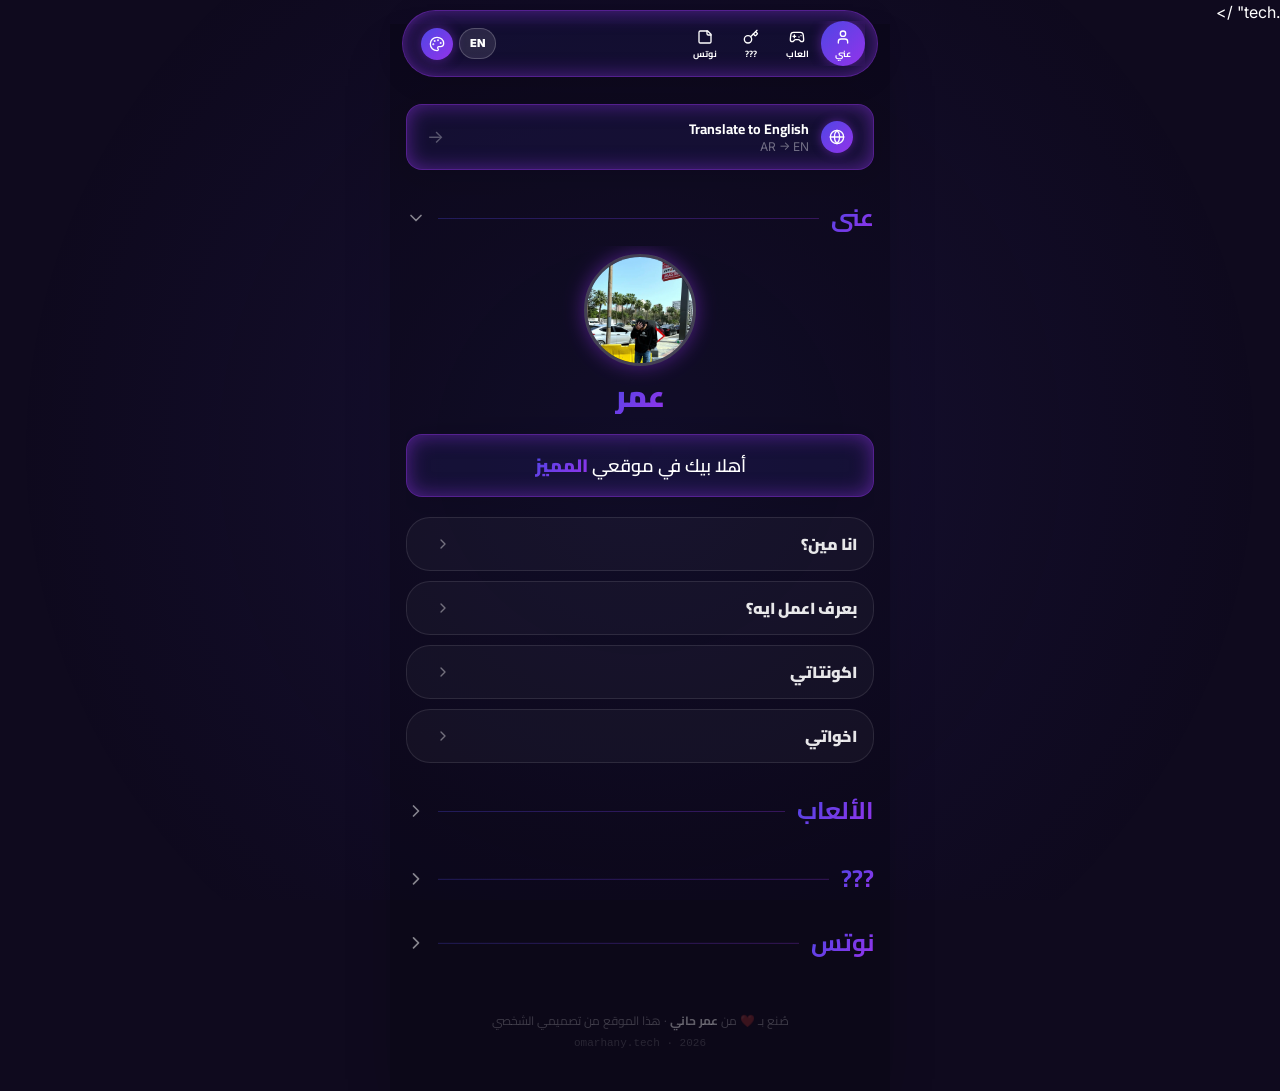
==== commit e0b7a919: "Update index.html" ====
--- a/index.html
+++ b/index.html
@@ -3,15 +3,15 @@
   <head>
     <meta charset="UTF-8" />
     <meta name="viewport" content="width=device-width, initial-scale=1.0, maximum-scale=1" />
-    <title>Personal Site</title>
-    <meta name="description" content="Personal Site — built on Replit. Update this description to reflect the app." />
+    <title>omarhany.tech</title>
+    <meta name="description" content="omarhany.tech" />
     <meta name="robots" content="index, follow" />
-    <meta property="og:title" content="Personal Site" />
-    <meta property="og:description" content="Personal Site — built on Replit. Update this description to reflect the app." />
+    <meta property="og:title" content="omarhany.tech" />
+    <meta property="og:description" content="omarhany.tech" />
     <meta property="og:type" content="website" />
     <meta name="twitter:card" content="summary_large_image" />
-    <meta name="twitter:title" content="Personal Site" />
-    <meta name="twitter:description" content="Personal Site — built on Replit. Update this description to reflect the app." />
+    <meta name="twitter:title" content="omarhany.tech" />
+    <meta name="twitter:description" content="omarhany\u003Cmeta name=\"robots\" content=\"index, follow\" />.tech" />
     <link rel="icon" type="image/svg+xml" href="/favicon.svg" />
     <link rel="preconnect" href="https://fonts.googleapis.com">
     <link rel="preconnect" href="https://fonts.gstatic.com" crossorigin>
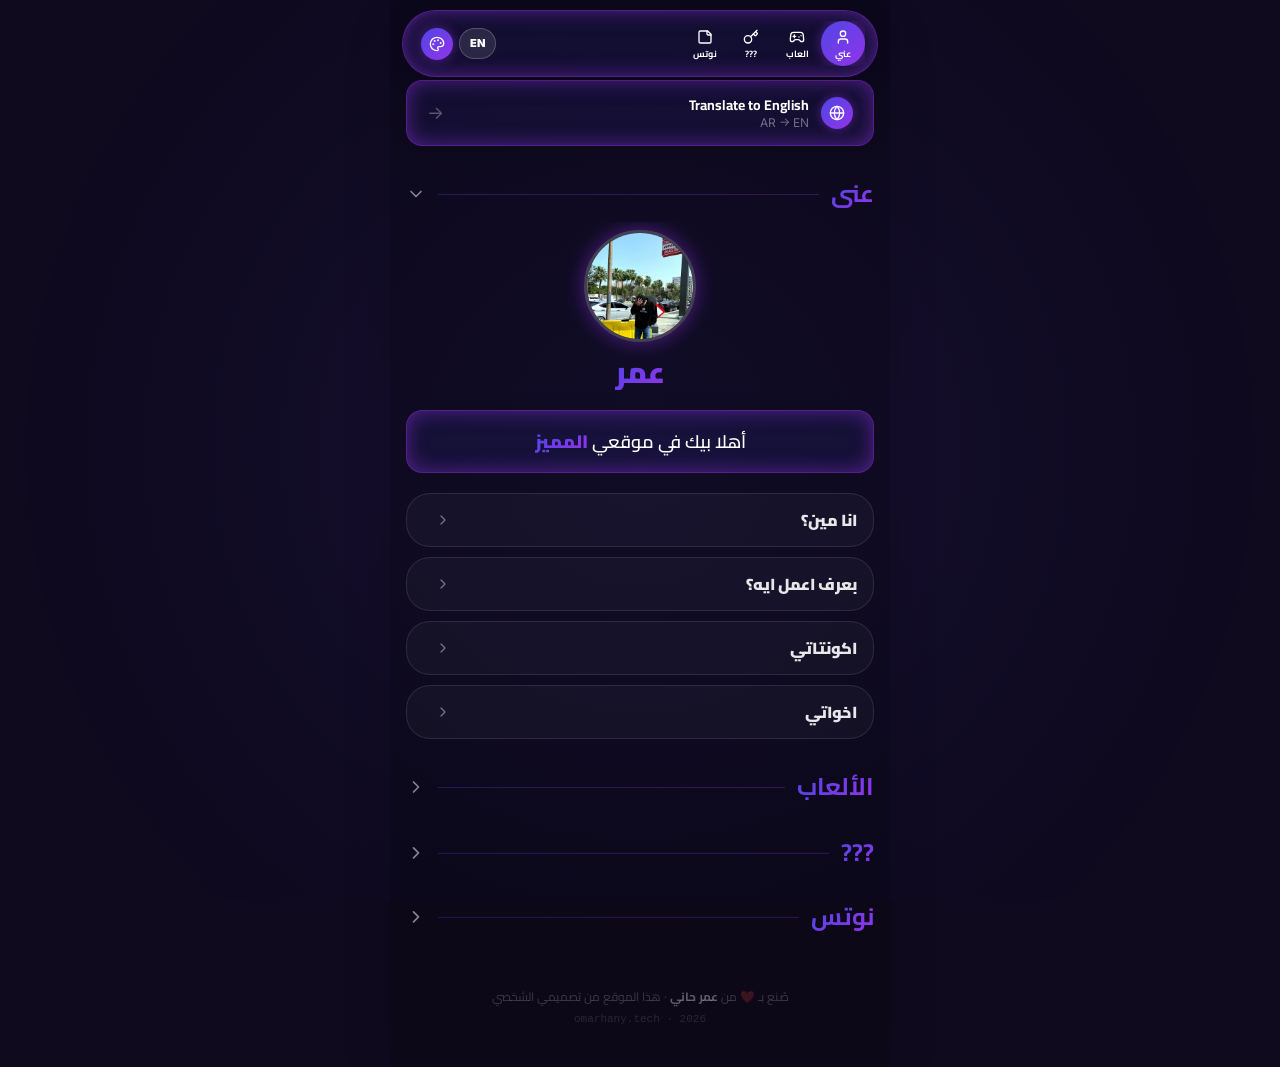
==== commit 65ba9966: "Update index.html" ====
--- a/index.html
+++ b/index.html
@@ -11,7 +11,7 @@
     <meta property="og:type" content="website" />
     <meta name="twitter:card" content="summary_large_image" />
     <meta name="twitter:title" content="omarhany.tech" />
-    <meta name="twitter:description" content="omarhany\u003Cmeta name=\"robots\" content=\"index, follow\" />.tech" />
+    <meta name="twitter:description" content="omarhany.tech" />
     <link rel="icon" type="image/svg+xml" href="/favicon.svg" />
     <link rel="preconnect" href="https://fonts.googleapis.com">
     <link rel="preconnect" href="https://fonts.gstatic.com" crossorigin>
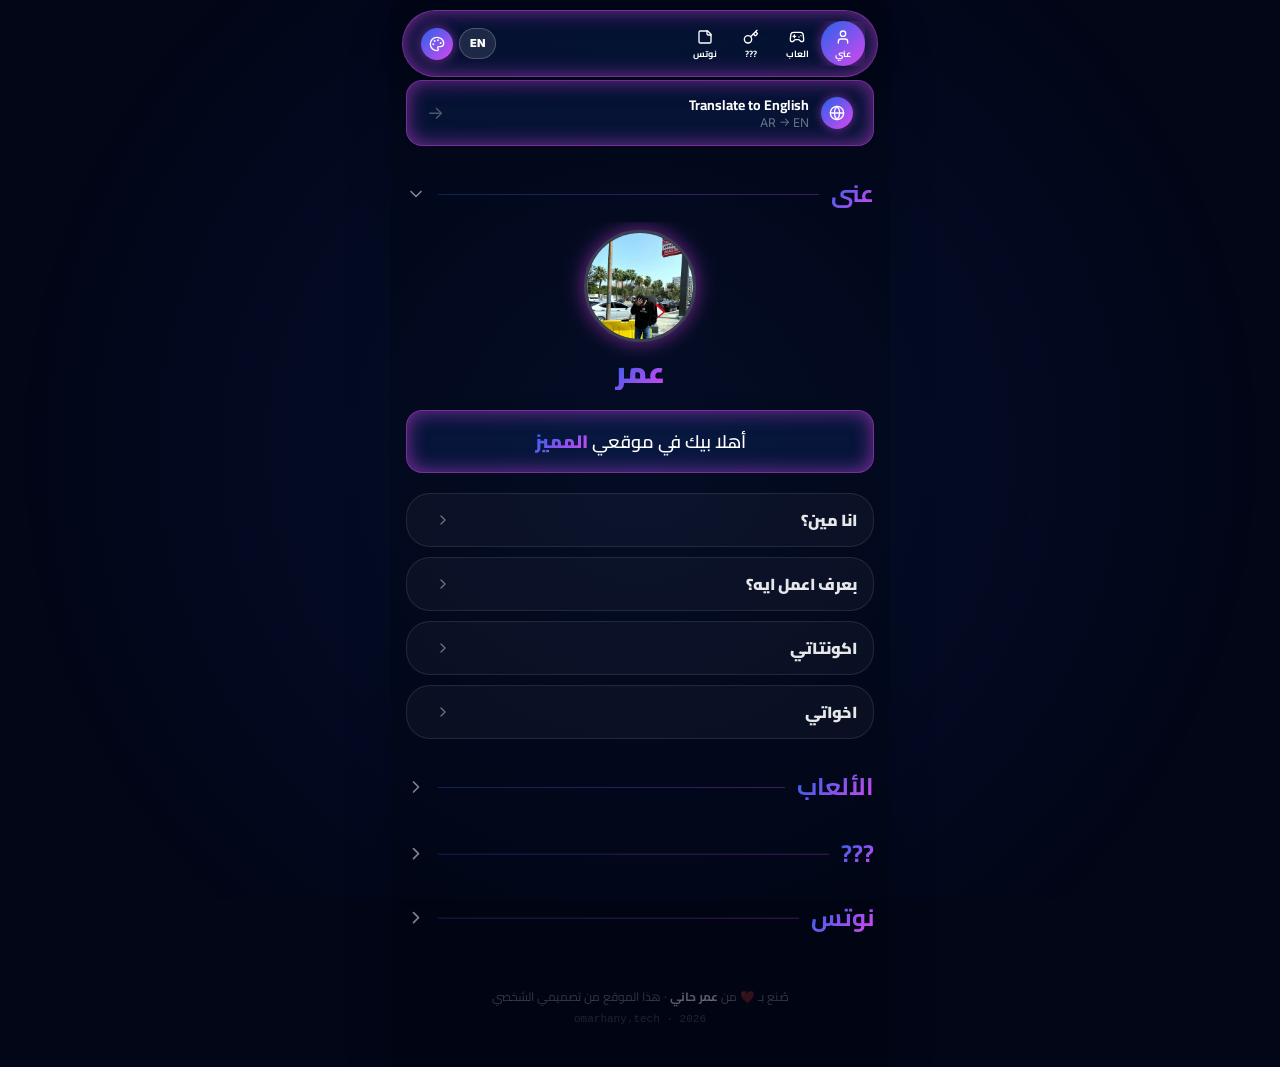
==== commit 582799a8: "Update index.html" ====
--- a/index.html
+++ b/index.html
@@ -10,7 +10,7 @@
     <meta property="og:description" content="omarhany.tech" />
     <meta property="og:type" content="website" />
     <meta name="twitter:card" content="summary_large_image" />
-    <meta name="twitter:title" content="omarhany.tech" />
+    <meta name="twitter:title" content="Personal Site" />
     <meta name="twitter:description" content="omarhany.tech" />
     <link rel="icon" type="image/svg+xml" href="/favicon.svg" />
     <link rel="preconnect" href="https://fonts.googleapis.com">
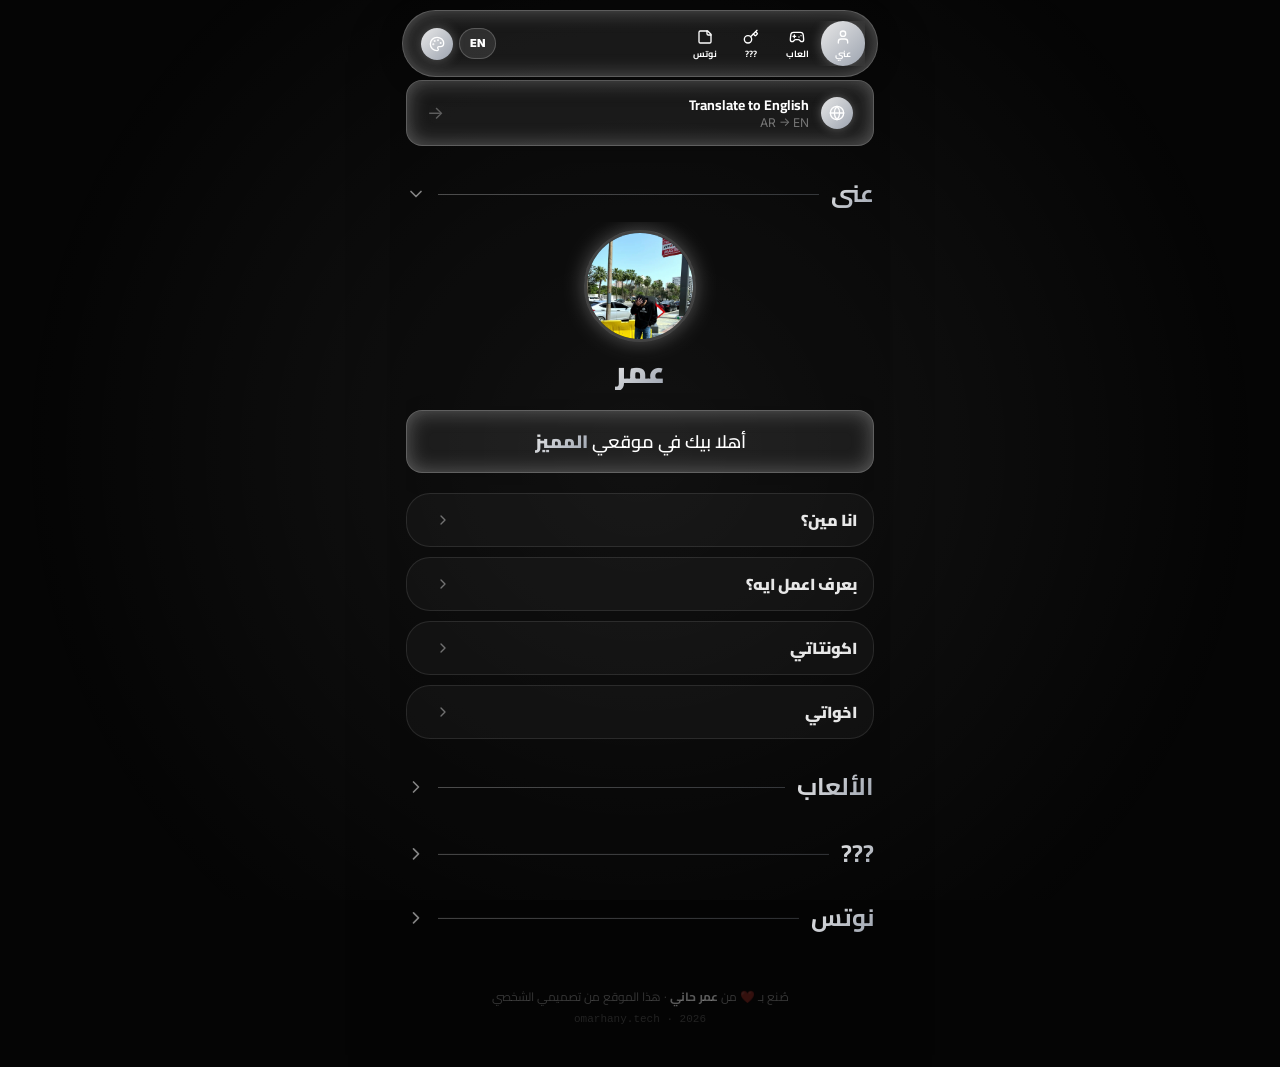
==== commit 3e0d8894: "Refactor site: add css/ and js/ wrappers, cleaned index.html, and README" ====
--- a/index.html
+++ b/index.html
@@ -1,25 +1,45 @@
-<!DOCTYPE html>
+<!doctype html>
 <html lang="en">
   <head>
-    <meta charset="UTF-8" />
+    <!-- Basic meta (keep as-is or edit for new site content) -->
+    <meta charset="utf-8" />
     <meta name="viewport" content="width=device-width, initial-scale=1.0, maximum-scale=1" />
     <title>omarhany.tech</title>
     <meta name="description" content="omarhany.tech" />
     <meta name="robots" content="index, follow" />
+
+    <!-- OpenGraph / Twitter (edit if you want different social preview) -->
     <meta property="og:title" content="omarhany.tech" />
     <meta property="og:description" content="omarhany.tech" />
     <meta property="og:type" content="website" />
     <meta name="twitter:card" content="summary_large_image" />
     <meta name="twitter:title" content="Personal Site" />
     <meta name="twitter:description" content="omarhany.tech" />
+
+    <!-- Favicon -->
     <link rel="icon" type="image/svg+xml" href="/favicon.svg" />
-    <link rel="preconnect" href="https://fonts.googleapis.com">
-    <link rel="preconnect" href="https://fonts.gstatic.com" crossorigin>
-    <link href="https://fonts.googleapis.com/css2?family=Inter:wght@400;500;600;700&display=swap" rel="stylesheet">
-    <script type="module" crossorigin src="index.js"></script>
-    <link rel="stylesheet" crossorigin href="index.css">
+
+    <!-- Fonts (same as original) -->
+    <link rel="preconnect" href="https://fonts.googleapis.com" />
+    <link rel="preconnect" href="https://fonts.gstatic.com" crossorigin />
+    <link href="https://fonts.googleapis.com/css2?family=Inter:wght@400;500;600;700&display=swap" rel="stylesheet" />
+
+    <!-- CSS: wrapper that imports the original index.css. Keeping original CSS file intact to ensure parity. -->
+    <link rel="stylesheet" href="css/style.css" crossorigin />
+
+    <!-- App script: wrapper that loads the original index.js as a module. -->
+    <script type="module" src="js/app.js" crossorigin></script>
+
+    <!--
+      NOTES:
+      - To edit page content, open index.html and update the <div id="root"></div> content or modify the JS that mounts into #root.
+      - To change styles, edit css/style.css (this currently imports the original index.css). To customize, either edit index.css directly or replace the @import with your rules.
+      - To replace the JS bundle with your own source, replace js/app.js and/or update this file to point to a different script.
+    -->
   </head>
+
   <body>
+    <!-- Main mount point for the app. The current site renders into this element. -->
     <div id="root"></div>
   </body>
 </html>
--- a/css/style.css
+++ b/css/style.css
@@ -0,0 +1,19 @@
+/*
+  css/style.css (wrapper)
+
+  - This file is a small wrapper to make the project structure clearer.
+  - It imports the original index.css so the site's appearance is unchanged.
+  - If you'd like to customize styles, either edit /index.css directly or replace the import below and add your own styles here.
+*/
+
+@import url('/index.css');
+
+/* Add your custom overrides below this line. For example:
+:root {
+  --primary-color: #123456;
+}
+
+body {
+  /* custom styles */
+}
+*/
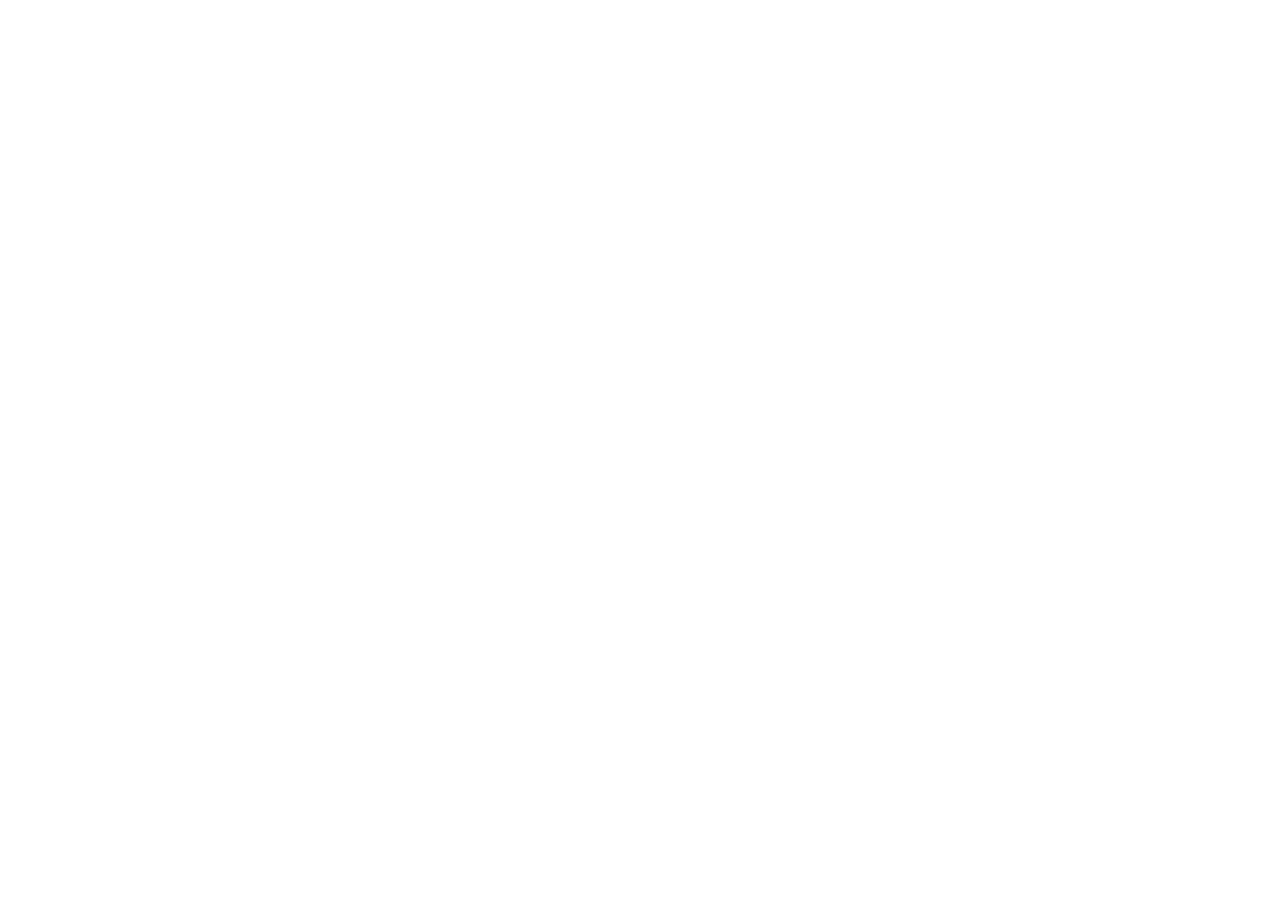
==== commit d34cad0c: "Merge refactor-clean-site into main: apply reorganized, editable structure preserving parity" ====
--- a/index.html
+++ b/index.html
@@ -34,7 +34,7 @@
       NOTES:
       - To edit page content, open index.html and update the <div id="root"></div> content or modify the JS that mounts into #root.
       - To change styles, edit css/style.css (this currently imports the original index.css). To customize, either edit index.css directly or replace the @import with your rules.
-      - To replace the JS bundle with your own source, replace js/app.js and/or update this file to point to a different script.
+      - To replace the JS bundle with your own source, replace js/app.js and/or update index.html to point to a different script.
     -->
   </head>
 
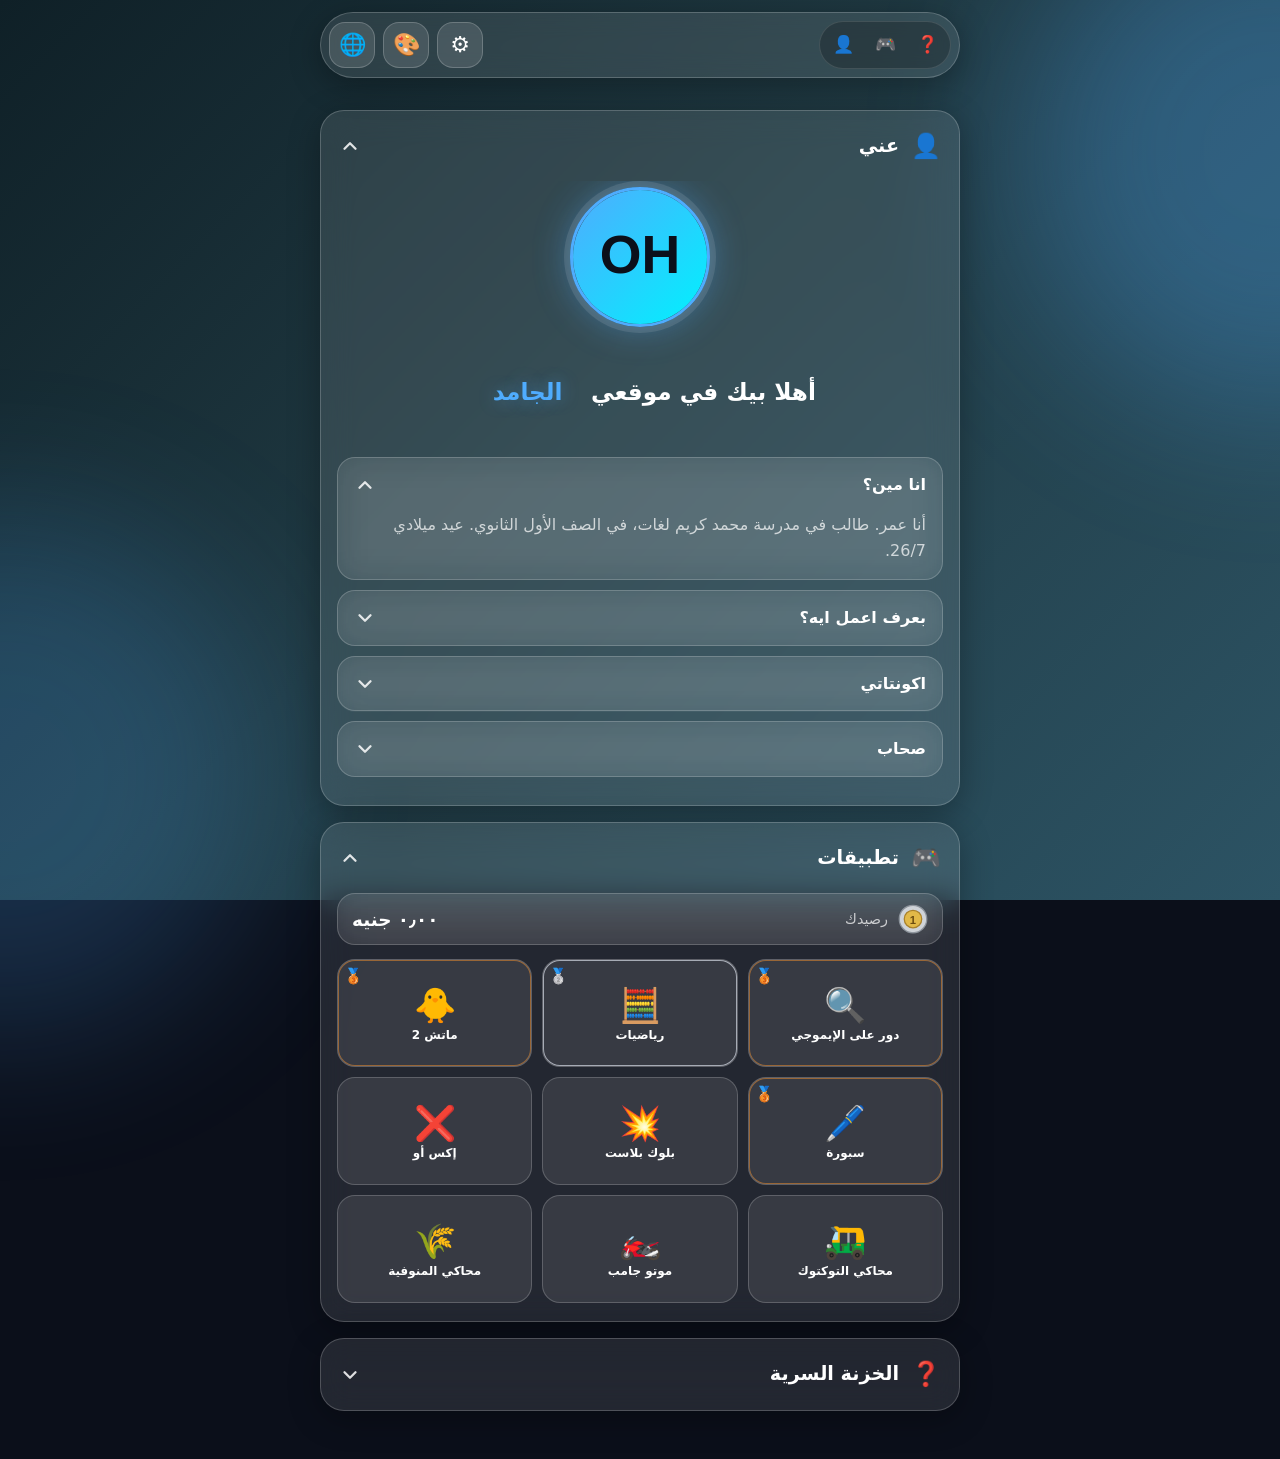
==== commit d1e24245: "Add files via upload" ====
--- a/index.html
+++ b/index.html
@@ -1,45 +1,387 @@
-<!doctype html>
-<html lang="en">
-  <head>
-    <!-- Basic meta (keep as-is or edit for new site content) -->
-    <meta charset="utf-8" />
-    <meta name="viewport" content="width=device-width, initial-scale=1.0, maximum-scale=1" />
-    <title>omarhany.tech</title>
-    <meta name="description" content="omarhany.tech" />
-    <meta name="robots" content="index, follow" />
-
-    <!-- OpenGraph / Twitter (edit if you want different social preview) -->
-    <meta property="og:title" content="omarhany.tech" />
-    <meta property="og:description" content="omarhany.tech" />
-    <meta property="og:type" content="website" />
-    <meta name="twitter:card" content="summary_large_image" />
-    <meta name="twitter:title" content="Personal Site" />
-    <meta name="twitter:description" content="omarhany.tech" />
-
-    <!-- Favicon -->
-    <link rel="icon" type="image/svg+xml" href="/favicon.svg" />
-
-    <!-- Fonts (same as original) -->
-    <link rel="preconnect" href="https://fonts.googleapis.com" />
-    <link rel="preconnect" href="https://fonts.gstatic.com" crossorigin />
-    <link href="https://fonts.googleapis.com/css2?family=Inter:wght@400;500;600;700&display=swap" rel="stylesheet" />
-
-    <!-- CSS: wrapper that imports the original index.css. Keeping original CSS file intact to ensure parity. -->
-    <link rel="stylesheet" href="css/style.css" crossorigin />
-
-    <!-- App script: wrapper that loads the original index.js as a module. -->
-    <script type="module" src="js/app.js" crossorigin></script>
-
-    <!--
-      NOTES:
-      - To edit page content, open index.html and update the <div id="root"></div> content or modify the JS that mounts into #root.
-      - To change styles, edit css/style.css (this currently imports the original index.css). To customize, either edit index.css directly or replace the @import with your rules.
-      - To replace the JS bundle with your own source, replace js/app.js and/or update index.html to point to a different script.
-    -->
-  </head>
-
-  <body>
-    <!-- Main mount point for the app. The current site renders into this element. -->
-    <div id="root"></div>
-  </body>
+<!DOCTYPE html>
+<html lang="ar" dir="rtl">
+<head>
+  <meta charset="UTF-8">
+  <meta name="viewport" content="width=device-width, initial-scale=1, viewport-fit=cover">
+  <meta name="theme-color" content="#0f2027" id="meta-theme-color">
+  <title>عمر هاني</title>
+  <link rel="stylesheet" href="style.css">
+</head>
+<body>
+
+<!-- ================================================================= -->
+<!-- [SECTION 0A: SVG ICON SPRITE] START                               -->
+<!-- Reusable icons. Use them like: <svg><use href="#i-chevron"/></svg> -->
+<!-- ================================================================= -->
+<svg width="0" height="0" style="position:absolute" aria-hidden="true">
+  <!-- Chevron -->
+  <symbol id="i-chevron" viewBox="0 0 24 24">
+    <path d="M6 9l6 6 6-6" fill="none" stroke="currentColor" stroke-width="2.5" stroke-linecap="round" stroke-linejoin="round"/>
+  </symbol>
+  <!-- Close (X) -->
+  <symbol id="i-close" viewBox="0 0 24 24">
+    <path d="M6 6l12 12M18 6L6 18" fill="none" stroke="currentColor" stroke-width="2.5" stroke-linecap="round"/>
+  </symbol>
+  <!-- 1 EGP coin: silver ring + gold centre -->
+  <symbol id="i-coin" viewBox="0 0 24 24">
+    <circle cx="12" cy="12" r="11" fill="#cfd3d8" stroke="#8d949c" stroke-width="1"/>
+    <circle cx="12" cy="12" r="7" fill="#e2b948" stroke="#a9812a" stroke-width="1"/>
+    <text x="12" y="15.6" text-anchor="middle" font-size="9" font-weight="700" fill="#6b4c10" font-family="Arial, sans-serif">1</text>
+  </symbol>
+  <!-- Instagram -->
+  <symbol id="i-instagram" viewBox="0 0 24 24">
+    <rect x="3" y="3" width="18" height="18" rx="5" fill="none" stroke="currentColor" stroke-width="2"/>
+    <circle cx="12" cy="12" r="4" fill="none" stroke="currentColor" stroke-width="2"/>
+    <circle cx="17.2" cy="6.8" r="1.2" fill="currentColor"/>
+  </symbol>
+  <!-- TikTok -->
+  <symbol id="i-tiktok" viewBox="0 0 24 24">
+    <path d="M14 3v11.5a3.5 3.5 0 1 1-3.5-3.5M14 3c.4 2.6 2.2 4.2 5 4.4" fill="none" stroke="currentColor" stroke-width="2.2" stroke-linecap="round" stroke-linejoin="round"/>
+  </symbol>
+  <!-- WhatsApp -->
+  <symbol id="i-whatsapp" viewBox="0 0 24 24">
+    <path d="M4 20l1.2-4.1A8 8 0 1 1 8.2 19L4 20z" fill="none" stroke="currentColor" stroke-width="2" stroke-linejoin="round"/>
+    <path d="M9 8.5c0 3.2 3.3 6.5 6.5 6.5l1-1.6-2-1-1 .8c-.9-.4-1.8-1.3-2.2-2.2l.8-1-1-2L9 8.5z" fill="currentColor"/>
+  </symbol>
+  <!-- Snapchat (ghost) -->
+  <symbol id="i-snapchat" viewBox="0 0 24 24">
+    <path d="M12 3c3 0 4.6 2.2 4.6 5v2.2l2.4 1-2.4 1.2c.6 1.4 1.6 2.3 2.8 2.8-1 .6-2 .8-3 .8-.6 1.2-1.6 2-4.4 2s-3.8-.8-4.4-2c-1 0-2-.2-3-.8 1.2-.5 2.2-1.4 2.8-2.8L5 11.2l2.4-1V8c0-2.8 1.6-5 4.6-5z" fill="none" stroke="currentColor" stroke-width="1.8" stroke-linejoin="round"/>
+  </symbol>
+</svg>
+<!-- [SECTION 0A: SVG ICON SPRITE] END -->
+
+
+<!-- ================================================================= -->
+<!-- [SECTION 0B: BACKGROUND LAYERS] START                             -->
+<!-- Two layers cross-fade when the theme changes. Blobs add colour    -->
+<!-- behind the glass so the blur effect is visible.                   -->
+<!-- ================================================================= -->
+<div class="bg-layer active" id="bg-a" aria-hidden="true"></div>
+<div class="bg-layer" id="bg-b" aria-hidden="true"></div>
+<div class="blob blob-1" aria-hidden="true"></div>
+<div class="blob blob-2" aria-hidden="true"></div>
+<!-- [SECTION 0B: BACKGROUND LAYERS] END -->
+
+
+<!-- ================================================================= -->
+<!-- [SECTION 1: NAVBAR] START                                         -->
+<!-- Fixed floating pill. Left = main buttons, Right = warp buttons.   -->
+<!-- ================================================================= -->
+<header class="navbar" id="navbar">
+  <nav class="nav-pill">
+
+    <!-- ----- Left group: language / random theme / settings ----- -->
+    <div class="nav-main">
+      <button class="nav-btn" id="btn-lang" type="button" data-i18n-aria="aria_lang">🌐</button>
+      <button class="nav-btn" id="btn-theme" type="button" data-i18n-aria="aria_theme">🎨</button>
+      <button class="nav-btn" id="btn-settings" type="button" data-i18n-aria="aria_settings">⚙️</button>
+    </div>
+
+    <!-- ----- Right group: nested pill with section warp buttons ----- -->
+    <div class="nav-warp">
+      <button class="warp-btn" type="button" data-warp="section-about" data-i18n-aria="aria_warp_about">👤</button>
+      <button class="warp-btn" type="button" data-warp="section-apps" data-i18n-aria="aria_warp_apps">🎮</button>
+      <button class="warp-btn" type="button" data-warp="section-vault" data-i18n-aria="aria_warp_vault">❓</button>
+    </div>
+
+  </nav>
+</header>
+<!-- [SECTION 1: NAVBAR] END -->
+
+
+<!-- ================================================================= -->
+<!-- [SECTION 2: MAIN CONTENT WRAPPER] START                           -->
+<!-- ================================================================= -->
+<main class="container">
+
+
+  <!-- =============================================================== -->
+  <!-- [SECTION 2A: ABOUT ME] START  (unfolded by default)             -->
+  <!-- =============================================================== -->
+  <section class="glass section foldable is-open" id="section-about">
+
+    <button class="fold-trigger" type="button" data-fold-toggle aria-expanded="true">
+      <span class="fold-icon">👤</span>
+      <h2 class="fold-title" data-i18n="sec_about">عني</h2>
+      <svg class="chevron"><use href="#i-chevron"/></svg>
+    </button>
+
+    <div class="fold-body"><div class="fold-inner">
+
+      <!-- ----- Profile picture (changes with theme) ----- -->
+      <div class="profile">
+        <img id="profile-img" class="profile-img" alt="Omar Hany" width="140" height="140">
+      </div>
+
+      <!-- ----- Dynamic welcome text ----- -->
+      <h1 class="welcome">
+        <span data-i18n="welcome_prefix">أهلا بيك في موقعي</span>
+        <span id="dynamic-word" class="dynamic-word">الجامد</span>
+        <span data-i18n="welcome_suffix"></span>
+      </h1>
+
+      <!-- ----- Q&A 1: WHO AM I ----- -->
+      <div class="qa glass-soft foldable is-open">
+        <button class="qa-head" type="button" data-fold-toggle aria-expanded="true">
+          <span data-i18n="q1_title">انا مين؟</span>
+          <svg class="chevron"><use href="#i-chevron"/></svg>
+        </button>
+        <div class="fold-body"><div class="fold-inner">
+          <p class="qa-text" data-i18n="q1_text"></p>
+        </div></div>
+      </div>
+
+      <!-- ----- Q&A 2: WHAT DO I DO ----- -->
+      <div class="qa glass-soft foldable">
+        <button class="qa-head" type="button" data-fold-toggle aria-expanded="false">
+          <span data-i18n="q2_title">بعرف اعمل ايه؟</span>
+          <svg class="chevron"><use href="#i-chevron"/></svg>
+        </button>
+        <div class="fold-body"><div class="fold-inner">
+          <p class="qa-text" data-i18n="q2_text"></p>
+        </div></div>
+      </div>
+
+      <!-- ----- Q&A 3: ACCOUNTS ----- -->
+      <div class="qa glass-soft foldable">
+        <button class="qa-head" type="button" data-fold-toggle aria-expanded="false">
+          <span data-i18n="q3_title">اكونتاتي</span>
+          <svg class="chevron"><use href="#i-chevron"/></svg>
+        </button>
+        <div class="fold-body"><div class="fold-inner">
+          <div class="social-grid">
+            <a class="social-btn" href="https://instagram.com/mer0o_omar" target="_blank" rel="noopener">
+              <svg><use href="#i-instagram"/></svg>
+              <span class="social-text"><b>Instagram</b><small dir="ltr">mer0o_omar</small></span>
+            </a>
+            <a class="social-btn" href="https://www.tiktok.com/@o0_mar" target="_blank" rel="noopener">
+              <svg><use href="#i-tiktok"/></svg>
+              <span class="social-text"><b>TikTok</b><small dir="ltr">o0_mar</small></span>
+            </a>
+            <a class="social-btn" href="https://wa.me/201228733346" target="_blank" rel="noopener">
+              <svg><use href="#i-whatsapp"/></svg>
+              <span class="social-text"><b>WhatsApp</b><small dir="ltr">01228733346</small></span>
+            </a>
+            <a class="social-btn" href="https://www.snapchat.com/add/omar_p0tato" target="_blank" rel="noopener">
+              <svg><use href="#i-snapchat"/></svg>
+              <span class="social-text"><b>Snapchat</b><small dir="ltr">omar_p0tato</small></span>
+            </a>
+          </div>
+        </div></div>
+      </div>
+
+      <!-- ----- Q&A 4: FRIENDS ----- -->
+      <div class="qa glass-soft foldable">
+        <button class="qa-head" type="button" data-fold-toggle aria-expanded="false">
+          <span data-i18n="q4_title">صحاب</span>
+          <svg class="chevron"><use href="#i-chevron"/></svg>
+        </button>
+        <div class="fold-body"><div class="fold-inner">
+          <p class="qa-text" data-i18n="friends_text"></p>
+          <p class="kaomoji" dir="ltr">¯\_(ツ)_/¯</p>
+        </div></div>
+      </div>
+
+    </div></div>
+  </section>
+  <!-- [SECTION 2A: ABOUT ME] END -->
+
+
+  <!-- =============================================================== -->
+  <!-- [SECTION 2B: APPS] START  (unfolded by default)                 -->
+  <!-- =============================================================== -->
+  <section class="glass section foldable is-open" id="section-apps">
+
+    <button class="fold-trigger" type="button" data-fold-toggle aria-expanded="true">
+      <span class="fold-icon">🎮</span>
+      <h2 class="fold-title" data-i18n="sec_apps">تطبيقات</h2>
+      <svg class="chevron"><use href="#i-chevron"/></svg>
+    </button>
+
+    <div class="fold-body"><div class="fold-inner">
+
+      <!-- ----- EGP balance bar ----- -->
+      <div class="egp-bar glass-soft">
+        <svg class="egp-coin"><use href="#i-coin"/></svg>
+        <span class="egp-label" data-i18n="egp_label">رصيدك</span>
+        <span class="egp-value"><span id="egp-amount">٠٫٠٠</span> <span data-i18n="egp_unit">جنيه</span></span>
+      </div>
+
+      <!-- ----- App grid (3 columns) -----
+           Tier badge classes: tier-bronze 🥉 | tier-silver 🥈 | tier-gold 🥇
+           To remove a badge, delete the <span class="tier-badge"> line. -->
+      <div class="app-grid">
+
+        <a class="app-card tier-bronze" href="https://omarhany.tech/find">
+          <span class="app-emoji">🔍</span>
+          <span class="app-name" data-i18n="app_find">Find the Emojis</span>
+          <span class="tier-badge">🥉</span>
+        </a>
+
+        <a class="app-card tier-silver" href="https://omarhany.tech/maths">
+          <span class="app-emoji">🧮</span>
+          <span class="app-name" data-i18n="app_maths">Maths</span>
+          <span class="tier-badge">🥈</span>
+        </a>
+
+        <a class="app-card tier-bronze" href="https://omarhany.tech/match">
+          <span class="app-emoji">🐥</span>
+          <span class="app-name" data-i18n="app_match">Match 2</span>
+          <span class="tier-badge">🥉</span>
+        </a>
+
+        <a class="app-card tier-bronze" href="https://omarhany.tech/board">
+          <span class="app-emoji">🖊️</span>
+          <span class="app-name" data-i18n="app_board">Whiteboard</span>
+          <span class="tier-badge">🥉</span>
+        </a>
+
+        <a class="app-card" href="https://omarhany.tech/block">
+          <span class="app-emoji">💥</span>
+          <span class="app-name" data-i18n="app_block">BlockBlast</span>
+        </a>
+
+        <a class="app-card" href="https://omarhany.tech/xo">
+          <span class="app-emoji">❌</span>
+          <span class="app-name" data-i18n="app_xo">Tic Tac Toe</span>
+        </a>
+
+        <a class="app-card" href="https://omarhany.tech/toktok">
+          <span class="app-emoji">🛺</span>
+          <span class="app-name" data-i18n="app_toktok">Toktok Simulator</span>
+        </a>
+
+        <a class="app-card" href="https://omarhany.tech/moto">
+          <span class="app-emoji">🏍️</span>
+          <span class="app-name" data-i18n="app_moto">Moto Jump</span>
+        </a>
+
+        <a class="app-card" href="https://omarhany.tech/monofia">
+          <span class="app-emoji">🌾</span>
+          <span class="app-name" data-i18n="app_monofia">Monofia Simulator</span>
+        </a>
+
+      </div>
+    </div></div>
+  </section>
+  <!-- [SECTION 2B: APPS] END -->
+
+
+  <!-- =============================================================== -->
+  <!-- [SECTION 2C: SECRET VAULT] START  (folded by default)           -->
+  <!-- =============================================================== -->
+  <section class="glass section foldable" id="section-vault">
+
+    <button class="fold-trigger" type="button" data-fold-toggle aria-expanded="false">
+      <span class="fold-icon">❓</span>
+      <h2 class="fold-title" data-i18n="sec_vault">الخزنة السرية</h2>
+      <svg class="chevron"><use href="#i-chevron"/></svg>
+    </button>
+
+    <div class="fold-body"><div class="fold-inner">
+      <p class="vault-hint" data-i18n="vault_hint"></p>
+
+      <div class="terminal">
+        <span class="terminal-prompt" aria-hidden="true">&gt;_</span>
+        <input id="vault-input" class="terminal-input" type="text" dir="ltr"
+               autocomplete="off" autocapitalize="characters" autocorrect="off" spellcheck="false"
+               data-i18n-placeholder="vault_placeholder" placeholder="CODE">
+        <button id="vault-submit" class="terminal-btn" type="button" data-i18n="vault_btn">دخول</button>
+      </div>
+
+      <p id="vault-feedback" class="vault-feedback" role="status" aria-live="polite"></p>
+    </div></div>
+  </section>
+  <!-- [SECTION 2C: SECRET VAULT] END -->
+
+</main>
+<!-- [SECTION 2: MAIN CONTENT WRAPPER] END -->
+
+
+<!-- ================================================================= -->
+<!-- [SECTION 3: SETTINGS DRAWER] START                                -->
+<!-- Slides from the RIGHT in Arabic and from the LEFT in English.     -->
+<!-- ================================================================= -->
+<div class="backdrop" id="drawer-backdrop"></div>
+
+<aside class="drawer" id="drawer" aria-hidden="true">
+
+  <div class="drawer-head">
+    <h2 data-i18n="settings_title">الإعدادات</h2>
+    <button class="icon-btn" id="drawer-close" type="button" data-i18n-aria="aria_close">
+      <svg><use href="#i-close"/></svg>
+    </button>
+  </div>
+
+  <div class="drawer-list">
+
+    <!-- ----- Accordion 1: Language ----- -->
+    <div class="acc glass-soft foldable">
+      <button class="acc-head" type="button" data-fold-toggle aria-expanded="false">
+        <span data-i18n="set_lang">🌐 اختار اللغة</span>
+        <span class="acc-arrow" aria-hidden="true"></span>
+      </button>
+      <div class="fold-body"><div class="fold-inner">
+        <div class="acc-content lang-options">
+          <button class="opt-btn" type="button" data-lang="en">English</button>
+          <button class="opt-btn" type="button" data-lang="ar">العربية</button>
+        </div>
+      </div></div>
+    </div>
+
+    <!-- ----- Accordion 2: Theme picker (cards are built by main.js) ----- -->
+    <div class="acc glass-soft foldable">
+      <button class="acc-head" type="button" data-fold-toggle aria-expanded="false">
+        <span data-i18n="set_theme">🎨 ألوان الويبسايت</span>
+        <span class="acc-arrow" aria-hidden="true"></span>
+      </button>
+      <div class="fold-body"><div class="fold-inner">
+        <div class="acc-content theme-list" id="theme-list"></div>
+      </div></div>
+    </div>
+
+    <!-- ----- Accordion 3: Refresh (acts immediately) ----- -->
+    <div class="acc glass-soft">
+      <button class="acc-head" type="button" id="btn-refresh">
+        <span data-i18n="set_refresh">🔄 اعادة تحميل</span>
+      </button>
+    </div>
+
+    <!-- ----- Accordion 4: Delete progress (opens confirm dialog) ----- -->
+    <div class="acc glass-soft">
+      <button class="acc-head danger" type="button" id="btn-reset">
+        <span data-i18n="set_reset">🗑️ مسح بيانات التطبيقات</span>
+      </button>
+    </div>
+
+  </div>
+</aside>
+<!-- [SECTION 3: SETTINGS DRAWER] END -->
+
+
+<!-- ================================================================= -->
+<!-- [SECTION 4: CONFIRM MODAL + TOAST] START                          -->
+<!-- ================================================================= -->
+<div class="modal" id="confirm-modal" aria-hidden="true">
+  <div class="modal-card glass" role="dialog" aria-modal="true" aria-labelledby="modal-title">
+    <h3 id="modal-title" data-i18n="warn_title">⚠️ تحذير</h3>
+    <p data-i18n="warn_text"></p>
+    <div class="modal-actions">
+      <button class="btn btn-danger" id="modal-confirm" type="button" data-i18n="warn_yes">نعم، إمسح البيانات</button>
+      <button class="btn btn-ghost" id="modal-cancel" type="button" data-i18n="warn_no">إلغاء</button>
+    </div>
+  </div>
+</div>
+
+<div class="toast" id="toast" role="status" aria-live="polite"></div>
+<!-- [SECTION 4: CONFIRM MODAL + TOAST] END -->
+
+
+<!-- ================================================================= -->
+<!-- [SECTION 5: SCRIPT] START                                         -->
+<!-- ================================================================= -->
+<script src="main.js"></script>
+<!-- [SECTION 5: SCRIPT] END -->
+
+</body>
 </html>
--- a/style.css
+++ b/style.css
@@ -0,0 +1,598 @@
+/* ================================================================= */
+/* [CSS 1: VARIABLES & THEME TOKENS] START                           */
+/* main.js overwrites --accent-color, --accent-glow and --text-color */
+/* on :root every time the theme changes.                            */
+/* ================================================================= */
+:root {
+  --bg-gradient: linear-gradient(135deg, #0f2027 0%, #203a43 45%, #2c5364 100%);
+  --glass-bg: rgba(255, 255, 255, 0.10);
+  --glass-bg-soft: rgba(255, 255, 255, 0.07);
+  --glass-border: rgba(255, 255, 255, 0.20);
+  --glass-dark: rgba(14, 18, 30, 0.62);
+  --accent-color: #4facfe;
+  --accent-glow: rgba(79, 172, 254, 0.45);
+  --text-color: #ffffff;
+  --text-muted: rgba(255, 255, 255, 0.72);
+  --danger: #ff5c6c;
+
+  --blur: blur(16px);
+  --shadow: 0 8px 32px rgba(0, 0, 0, 0.30);
+  --radius-xl: 24px;
+  --radius-lg: 18px;
+  --radius-md: 14px;
+  --ease: cubic-bezier(0.4, 0, 0.2, 1);
+}
+/* [CSS 1: VARIABLES & THEME TOKENS] END */
+
+
+/* ================================================================= */
+/* [CSS 2: RESET & BASE] START                                       */
+/* ================================================================= */
+*, *::before, *::after { box-sizing: border-box; }
+
+html {
+  -webkit-text-size-adjust: 100%;
+  scroll-behavior: smooth;
+  overflow-x: hidden;
+}
+
+body {
+  margin: 0;
+  min-height: 100vh;
+  padding: calc(96px + env(safe-area-inset-top)) 12px 48px;
+  background: #0b0f1a;
+  color: var(--text-color);
+  font-family: "Segoe UI", Tahoma, system-ui, -apple-system, "Noto Sans Arabic", Arial, sans-serif;
+  font-size: 16px;
+  line-height: 1.6;
+  overflow-x: hidden;
+  -webkit-tap-highlight-color: transparent;
+}
+body.no-scroll { overflow: hidden; }
+
+h1, h2, h3, p { margin: 0; }
+button { font: inherit; color: inherit; cursor: pointer; border: 0; background: none; padding: 0; }
+a { color: inherit; text-decoration: none; }
+svg { width: 24px; height: 24px; flex: none; }
+img { max-width: 100%; display: block; }
+
+:focus-visible { outline: 2px solid var(--accent-color); outline-offset: 2px; }
+/* [CSS 2: RESET & BASE] END */
+
+
+/* ================================================================= */
+/* [CSS 3: BACKGROUND LAYERS & BLOBS] START                          */
+/* ================================================================= */
+.bg-layer {
+  position: fixed;
+  inset: 0;
+  z-index: -3;
+  opacity: 0;
+  background: var(--bg-gradient);
+  background-size: cover;
+  transition: opacity 1s var(--ease);
+}
+.bg-layer.active { opacity: 1; }
+
+.blob {
+  position: fixed;
+  z-index: -2;
+  width: 60vmax;
+  height: 60vmax;
+  max-width: 520px;
+  max-height: 520px;
+  border-radius: 50%;
+  background: var(--accent-color);
+  opacity: 0.28;
+  filter: blur(80px);
+  transition: background 1s var(--ease);
+  pointer-events: none;
+}
+.blob-1 { top: -12%; inset-inline-start: -20%; }
+.blob-2 { bottom: -15%; inset-inline-end: -20%; opacity: 0.20; }
+/* [CSS 3: BACKGROUND LAYERS & BLOBS] END */
+
+
+/* ================================================================= */
+/* [CSS 4: GLASS UTILITIES] START                                    */
+/* ================================================================= */
+.glass {
+  background: var(--glass-bg);
+  -webkit-backdrop-filter: var(--blur);
+  backdrop-filter: var(--blur);
+  border: 1px solid var(--glass-border);
+  box-shadow: var(--shadow);
+}
+.glass-soft {
+  background: var(--glass-bg-soft);
+  -webkit-backdrop-filter: var(--blur);
+  backdrop-filter: var(--blur);
+  border: 1px solid var(--glass-border);
+  border-radius: var(--radius-lg);
+}
+/* [CSS 4: GLASS UTILITIES] END */
+
+
+/* ================================================================= */
+/* [CSS 5: NAVBAR] START                                             */
+/* direction:ltr keeps main icons physically LEFT in both languages  */
+/* ================================================================= */
+.navbar {
+  position: fixed;
+  top: calc(12px + env(safe-area-inset-top));
+  left: 50%;
+  transform: translateX(-50%);
+  width: min(560px, calc(100% - 24px));
+  z-index: 1000;
+}
+
+.nav-pill {
+  direction: ltr;
+  display: flex;
+  align-items: center;
+  justify-content: space-between;
+  gap: 8px;
+  padding: 8px;
+  border-radius: 999px;
+  background: var(--glass-bg);
+  -webkit-backdrop-filter: blur(12px);
+  backdrop-filter: blur(12px);
+  border: 1px solid var(--glass-border);
+  box-shadow: var(--shadow);
+}
+
+.nav-main { display: flex; gap: 8px; }
+
+.nav-btn {
+  width: 46px;
+  height: 46px;
+  display: grid;
+  place-items: center;
+  font-size: 22px;
+  border-radius: 16px;               /* squircle */
+  background: rgba(255, 255, 255, 0.12);
+  border: 1px solid var(--glass-border);
+  transition: transform 0.2s var(--ease), background 0.2s var(--ease), opacity 0.3s var(--ease);
+}
+.nav-btn:active { transform: scale(0.92); }
+.nav-btn.cooling { opacity: 0.45; pointer-events: none; }
+.nav-btn.cooling::after { content: ""; }
+
+/* nested secondary pill */
+.nav-warp {
+  display: flex;
+  gap: 4px;
+  padding: 4px;
+  border-radius: 999px;
+  background: rgba(0, 0, 0, 0.22);
+  border: 1px solid rgba(255, 255, 255, 0.12);
+}
+.warp-btn {
+  width: 38px;
+  height: 38px;
+  display: grid;
+  place-items: center;
+  font-size: 17px;
+  border-radius: 50%;
+  transition: background 0.2s var(--ease), transform 0.2s var(--ease);
+}
+.warp-btn:hover { background: rgba(255, 255, 255, 0.14); }
+.warp-btn:active { transform: scale(0.9); background: var(--accent-glow); }
+/* [CSS 5: NAVBAR] END */
+
+
+/* ================================================================= */
+/* [CSS 6: LAYOUT & FOLDABLE SECTIONS] START                         */
+/* .foldable + .is-open  ->  grid-rows animation (0fr -> 1fr)        */
+/* ================================================================= */
+.container {
+  width: 100%;
+  max-width: 560px;
+  margin-inline: auto;
+  display: flex;
+  flex-direction: column;
+  gap: 16px;
+}
+
+.section {
+  border-radius: var(--radius-xl);
+  scroll-margin-top: calc(92px + env(safe-area-inset-top));
+}
+
+.fold-trigger {
+  width: 100%;
+  display: flex;
+  align-items: center;
+  gap: 12px;
+  padding: 16px 18px;
+  text-align: start;
+}
+.fold-icon { font-size: 24px; }
+.fold-title { flex: 1; font-size: 1.2rem; font-weight: 700; }
+
+.chevron { width: 22px; height: 22px; transition: transform 0.3s var(--ease); opacity: 0.85; }
+.foldable.is-open > .fold-trigger .chevron,
+.foldable.is-open > .qa-head .chevron { transform: rotate(180deg); }
+
+.fold-body {
+  display: grid;
+  grid-template-rows: 0fr;
+  transition: grid-template-rows 0.35s var(--ease);
+}
+.foldable.is-open > .fold-body { grid-template-rows: 1fr; }
+.fold-inner { min-height: 0; overflow: hidden; }
+
+.section > .fold-body > .fold-inner { padding-inline: 16px; }
+.section.is-open > .fold-body > .fold-inner { padding-bottom: 18px; }
+/* [CSS 6: LAYOUT & FOLDABLE SECTIONS] END */
+
+
+/* ================================================================= */
+/* [CSS 7: ABOUT ME] START                                           */
+/* ================================================================= */
+.profile { display: flex; justify-content: center; padding: 6px 0 14px; }
+
+.profile-img {
+  width: 140px;
+  height: 140px;
+  border-radius: 50%;
+  object-fit: cover;
+  border: 3px solid var(--accent-color);
+  box-shadow: 0 0 0 6px var(--glass-bg), 0 0 36px var(--accent-glow);
+  transition: border-color 0.6s var(--ease), box-shadow 0.6s var(--ease);
+}
+
+/* Reserved 2-line height so rotating words never move the page */
+.welcome {
+  min-height: 4.4em;
+  display: flex;
+  flex-wrap: wrap;
+  align-items: center;
+  justify-content: center;
+  align-content: center;
+  gap: 0.3em;
+  text-align: center;
+  font-size: 1.45rem;
+  line-height: 1.4;
+  margin-bottom: 14px;
+}
+
+.dynamic-word {
+  display: inline-flex;
+  align-items: center;
+  justify-content: center;
+  min-width: 7ch;
+  min-height: 1.4em;
+  color: var(--accent-color);
+  font-weight: 800;
+  text-shadow: 0 0 18px var(--accent-glow);
+  transition: opacity 0.3s var(--ease), transform 0.3s var(--ease);
+}
+.dynamic-word.is-out { opacity: 0; transform: translateY(8px); }
+
+.qa { margin-bottom: 10px; overflow: hidden; }
+.qa-head {
+  width: 100%;
+  display: flex;
+  align-items: center;
+  justify-content: space-between;
+  gap: 10px;
+  padding: 14px 16px;
+  font-weight: 700;
+  text-align: start;
+}
+.qa .fold-inner { padding-inline: 16px; }
+.qa.is-open > .fold-body > .fold-inner { padding-bottom: 16px; }
+.qa-text { color: var(--text-muted); }
+
+.social-grid { display: grid; grid-template-columns: 1fr 1fr; gap: 10px; }
+.social-btn {
+  display: flex;
+  align-items: center;
+  gap: 10px;
+  padding: 10px 12px;
+  border-radius: var(--radius-md);
+  background: rgba(255, 255, 255, 0.10);
+  border: 1px solid var(--glass-border);
+  transition: transform 0.2s var(--ease), border-color 0.2s var(--ease);
+}
+.social-btn:active { transform: scale(0.96); border-color: var(--accent-color); }
+.social-btn svg { color: var(--accent-color); }
+.social-text { display: flex; flex-direction: column; min-width: 0; line-height: 1.25; }
+.social-text b { font-size: 0.9rem; }
+.social-text small { color: var(--text-muted); font-size: 0.75rem; overflow: hidden; text-overflow: ellipsis; }
+
+.kaomoji { margin-top: 8px; text-align: center; font-size: 1.3rem; }
+/* [CSS 7: ABOUT ME] END */
+
+
+/* ================================================================= */
+/* [CSS 8: APPS GRID & EGP BAR] START                                */
+/* ================================================================= */
+.egp-bar {
+  display: flex;
+  align-items: center;
+  gap: 10px;
+  padding: 10px 14px;
+  margin-bottom: 14px;
+}
+.egp-coin { width: 30px; height: 30px; }
+.egp-label { color: var(--text-muted); font-size: 0.9rem; }
+.egp-value {
+  margin-inline-start: auto;
+  font-weight: 800;
+  font-size: 1.15rem;
+  font-variant-numeric: tabular-nums;
+}
+.egp-value.bump { animation: bump 0.4s var(--ease); }
+@keyframes bump { 50% { transform: scale(1.15); color: var(--accent-color); } }
+
+.app-grid { display: grid; grid-template-columns: repeat(3, 1fr); gap: 10px; }
+
+.app-card {
+  position: relative;
+  display: flex;
+  flex-direction: column;
+  align-items: center;
+  justify-content: center;
+  gap: 6px;
+  min-height: 108px;
+  padding: 14px 6px 10px;
+  text-align: center;
+  border-radius: var(--radius-lg);
+  background: rgba(255, 255, 255, 0.09);
+  border: 1px solid var(--glass-border);
+  transition: transform 0.2s var(--ease), box-shadow 0.2s var(--ease);
+}
+.app-card:active { transform: scale(0.95); }
+.app-emoji { font-size: 34px; line-height: 1; }
+.app-name { font-size: 0.75rem; line-height: 1.25; font-weight: 600; }
+
+.tier-badge {
+  position: absolute;
+  top: 4px;
+  inset-inline-end: 6px;
+  font-size: 15px;
+}
+.tier-bronze { box-shadow: inset 0 0 0 1px rgba(205, 127, 50, 0.65); }
+.tier-silver { box-shadow: inset 0 0 0 1px rgba(205, 210, 220, 0.75); }
+.tier-gold   { box-shadow: inset 0 0 0 1px rgba(255, 215, 0, 0.8); }
+/* [CSS 8: APPS GRID & EGP BAR] END */
+
+
+/* ================================================================= */
+/* [CSS 9: SECRET VAULT] START                                       */
+/* ================================================================= */
+.vault-hint { color: var(--text-muted); margin-bottom: 12px; font-size: 0.9rem; }
+
+.terminal {
+  display: flex;
+  align-items: center;
+  gap: 8px;
+  padding: 8px 8px 8px 12px;
+  border-radius: var(--radius-md);
+  background: rgba(0, 0, 0, 0.45);
+  border: 1px solid var(--glass-border);
+  font-family: "SF Mono", Menlo, Consolas, "Courier New", monospace;
+  direction: ltr;
+}
+.terminal-prompt { color: var(--accent-color); font-weight: 700; }
+.terminal-input {
+  flex: 1;
+  min-width: 0;
+  background: transparent;
+  border: 0;
+  outline: 0;
+  color: var(--text-color);
+  font: inherit;
+  font-size: 16px;                    /* 16px stops iOS zoom on focus */
+  letter-spacing: 1px;
+}
+.terminal-input::placeholder { color: rgba(255, 255, 255, 0.35); }
+.terminal-btn {
+  padding: 8px 14px;
+  border-radius: 10px;
+  background: var(--accent-color);
+  color: #0b0f1a;
+  font-weight: 700;
+  font-family: "Segoe UI", Tahoma, system-ui, sans-serif;
+}
+.terminal:focus-within { border-color: var(--accent-color); box-shadow: 0 0 18px var(--accent-glow); }
+
+.vault-feedback { min-height: 1.6em; margin-top: 12px; font-size: 0.95rem; }
+.vault-feedback.ok { color: #6dffb0; }
+.vault-feedback.err { color: var(--danger); }
+/* [CSS 9: SECRET VAULT] END */
+
+
+/* ================================================================= */
+/* [CSS 10: SETTINGS DRAWER] START                                   */
+/* RTL -> slides from right | LTR -> slides from left                */
+/* ================================================================= */
+.backdrop {
+  position: fixed;
+  inset: 0;
+  z-index: 1400;
+  background: rgba(0, 0, 0, 0.5);
+  opacity: 0;
+  visibility: hidden;
+  transition: opacity 0.3s var(--ease), visibility 0s 0.3s;
+}
+.backdrop.is-open { opacity: 1; visibility: visible; transition-delay: 0s; }
+
+.drawer {
+  position: fixed;
+  top: 0;
+  height: 100vh;
+  height: 100dvh;
+  width: min(86vw, 360px);
+  z-index: 1500;
+  padding: calc(16px + env(safe-area-inset-top)) 16px 24px;
+  overflow-y: auto;
+  background: var(--glass-dark);
+  -webkit-backdrop-filter: blur(22px);
+  backdrop-filter: blur(22px);
+  border: 1px solid var(--glass-border);
+  box-shadow: var(--shadow);
+  visibility: hidden;
+  transition: transform 0.35s var(--ease), visibility 0s 0.35s;
+}
+html[dir="rtl"] .drawer { right: 0; transform: translateX(100%); border-radius: var(--radius-xl) 0 0 var(--radius-xl); }
+html[dir="ltr"] .drawer { left: 0;  transform: translateX(-100%); border-radius: 0 var(--radius-xl) var(--radius-xl) 0; }
+.drawer.is-open { visibility: visible; transform: translateX(0); transition-delay: 0s; }
+
+.drawer-head { display: flex; align-items: center; justify-content: space-between; margin-bottom: 16px; }
+.drawer-head h2 { font-size: 1.2rem; }
+
+.icon-btn {
+  width: 40px;
+  height: 40px;
+  display: grid;
+  place-items: center;
+  border-radius: 14px;
+  background: rgba(255, 255, 255, 0.12);
+  border: 1px solid var(--glass-border);
+}
+.icon-btn svg { width: 18px; height: 18px; }
+
+.drawer-list { display: flex; flex-direction: column; gap: 10px; }
+
+.acc { overflow: hidden; }
+.acc-head {
+  width: 100%;
+  display: flex;
+  align-items: center;
+  justify-content: space-between;
+  gap: 10px;
+  padding: 14px 16px;
+  font-weight: 600;
+  text-align: start;
+}
+.acc-head.danger { color: #ff9aa5; }
+.acc-arrow::before { content: "\2228"; font-size: 1.1rem; }          /* ∨ */
+.acc.is-open .acc-arrow::before { content: "\2227"; }                /* ∧ */
+.acc-content { padding: 4px 16px 16px; }
+
+.lang-options { display: flex; gap: 8px; }
+.opt-btn {
+  flex: 1;
+  padding: 10px;
+  border-radius: var(--radius-md);
+  background: rgba(255, 255, 255, 0.10);
+  border: 1px solid var(--glass-border);
+  font-weight: 600;
+}
+.opt-btn.active { background: var(--accent-glow); border-color: var(--accent-color); }
+
+.theme-list { display: grid; grid-template-columns: 1fr 1fr; gap: 8px; }
+.theme-card {
+  display: flex;
+  flex-direction: column;
+  align-items: center;
+  gap: 8px;
+  padding: 12px 6px;
+  border-radius: var(--radius-md);
+  background: rgba(255, 255, 255, 0.08);
+  border: 1px solid var(--glass-border);
+  font-size: 0.85rem;
+  font-weight: 600;
+}
+.theme-card.active { border-color: var(--accent-color); box-shadow: 0 0 14px var(--accent-glow); }
+.theme-dots { display: flex; }
+.theme-dot {
+  width: 26px;
+  height: 26px;
+  border-radius: 50%;
+  border: 2px solid rgba(255, 255, 255, 0.5);
+}
+.theme-dot + .theme-dot { margin-inline-start: -8px; }
+.theme-random-box {
+  width: 30px;
+  height: 30px;
+  display: grid;
+  place-items: center;
+  border-radius: 8px;
+  background: #000;
+  border: 1px solid rgba(255, 255, 255, 0.4);
+  font-weight: 800;
+}
+/* [CSS 10: SETTINGS DRAWER] END */
+
+
+/* ================================================================= */
+/* [CSS 11: MODAL, BUTTONS & TOAST] START                            */
+/* ================================================================= */
+.modal {
+  position: fixed;
+  inset: 0;
+  z-index: 2000;
+  display: grid;
+  place-items: center;
+  padding: 20px;
+  background: rgba(0, 0, 0, 0.6);
+  opacity: 0;
+  visibility: hidden;
+  transition: opacity 0.25s var(--ease), visibility 0s 0.25s;
+}
+.modal.is-open { opacity: 1; visibility: visible; transition-delay: 0s; }
+
+.modal-card {
+  width: min(100%, 380px);
+  padding: 22px;
+  border-radius: var(--radius-xl);
+  background: var(--glass-dark);
+  transform: scale(0.94);
+  transition: transform 0.25s var(--ease);
+}
+.modal.is-open .modal-card { transform: scale(1); }
+.modal-card h3 { font-size: 1.15rem; margin-bottom: 10px; }
+.modal-card p { color: var(--text-muted); margin-bottom: 18px; }
+.modal-actions { display: flex; flex-direction: column; gap: 10px; }
+
+.btn { padding: 12px 16px; border-radius: var(--radius-md); font-weight: 700; }
+.btn-danger { background: var(--danger); color: #fff; }
+.btn-ghost { background: rgba(255, 255, 255, 0.12); border: 1px solid var(--glass-border); }
+
+.toast {
+  position: fixed;
+  bottom: calc(24px + env(safe-area-inset-bottom));
+  left: 50%;
+  z-index: 2100;
+  max-width: calc(100% - 32px);
+  padding: 12px 18px;
+  border-radius: 999px;
+  background: var(--glass-dark);
+  -webkit-backdrop-filter: var(--blur);
+  backdrop-filter: var(--blur);
+  border: 1px solid var(--glass-border);
+  transform: translate(-50%, 20px);
+  opacity: 0;
+  pointer-events: none;
+  transition: opacity 0.3s var(--ease), transform 0.3s var(--ease);
+}
+.toast.show { opacity: 1; transform: translate(-50%, 0); }
+/* [CSS 11: MODAL, BUTTONS & TOAST] END */
+
+
+/* ================================================================= */
+/* [CSS 12: RESPONSIVE & ACCESSIBILITY] START                        */
+/* ================================================================= */
+@media (max-width: 380px) {
+  .nav-btn { width: 42px; height: 42px; font-size: 20px; }
+  .warp-btn { width: 34px; height: 34px; font-size: 15px; }
+  .welcome { font-size: 1.25rem; }
+  .app-name { font-size: 0.7rem; }
+  .social-grid { grid-template-columns: 1fr; }
+}
+
+@media (min-width: 768px) {
+  body { padding-top: 110px; }
+  .container { max-width: 640px; }
+  .navbar { width: min(640px, calc(100% - 24px)); }
+}
+
+@media (prefers-reduced-motion: reduce) {
+  *, *::before, *::after { transition-duration: 0.01ms !important; animation-duration: 0.01ms !important; }
+  html { scroll-behavior: auto; }
+}
+/* [CSS 12: RESPONSIVE & ACCESSIBILITY] END */
